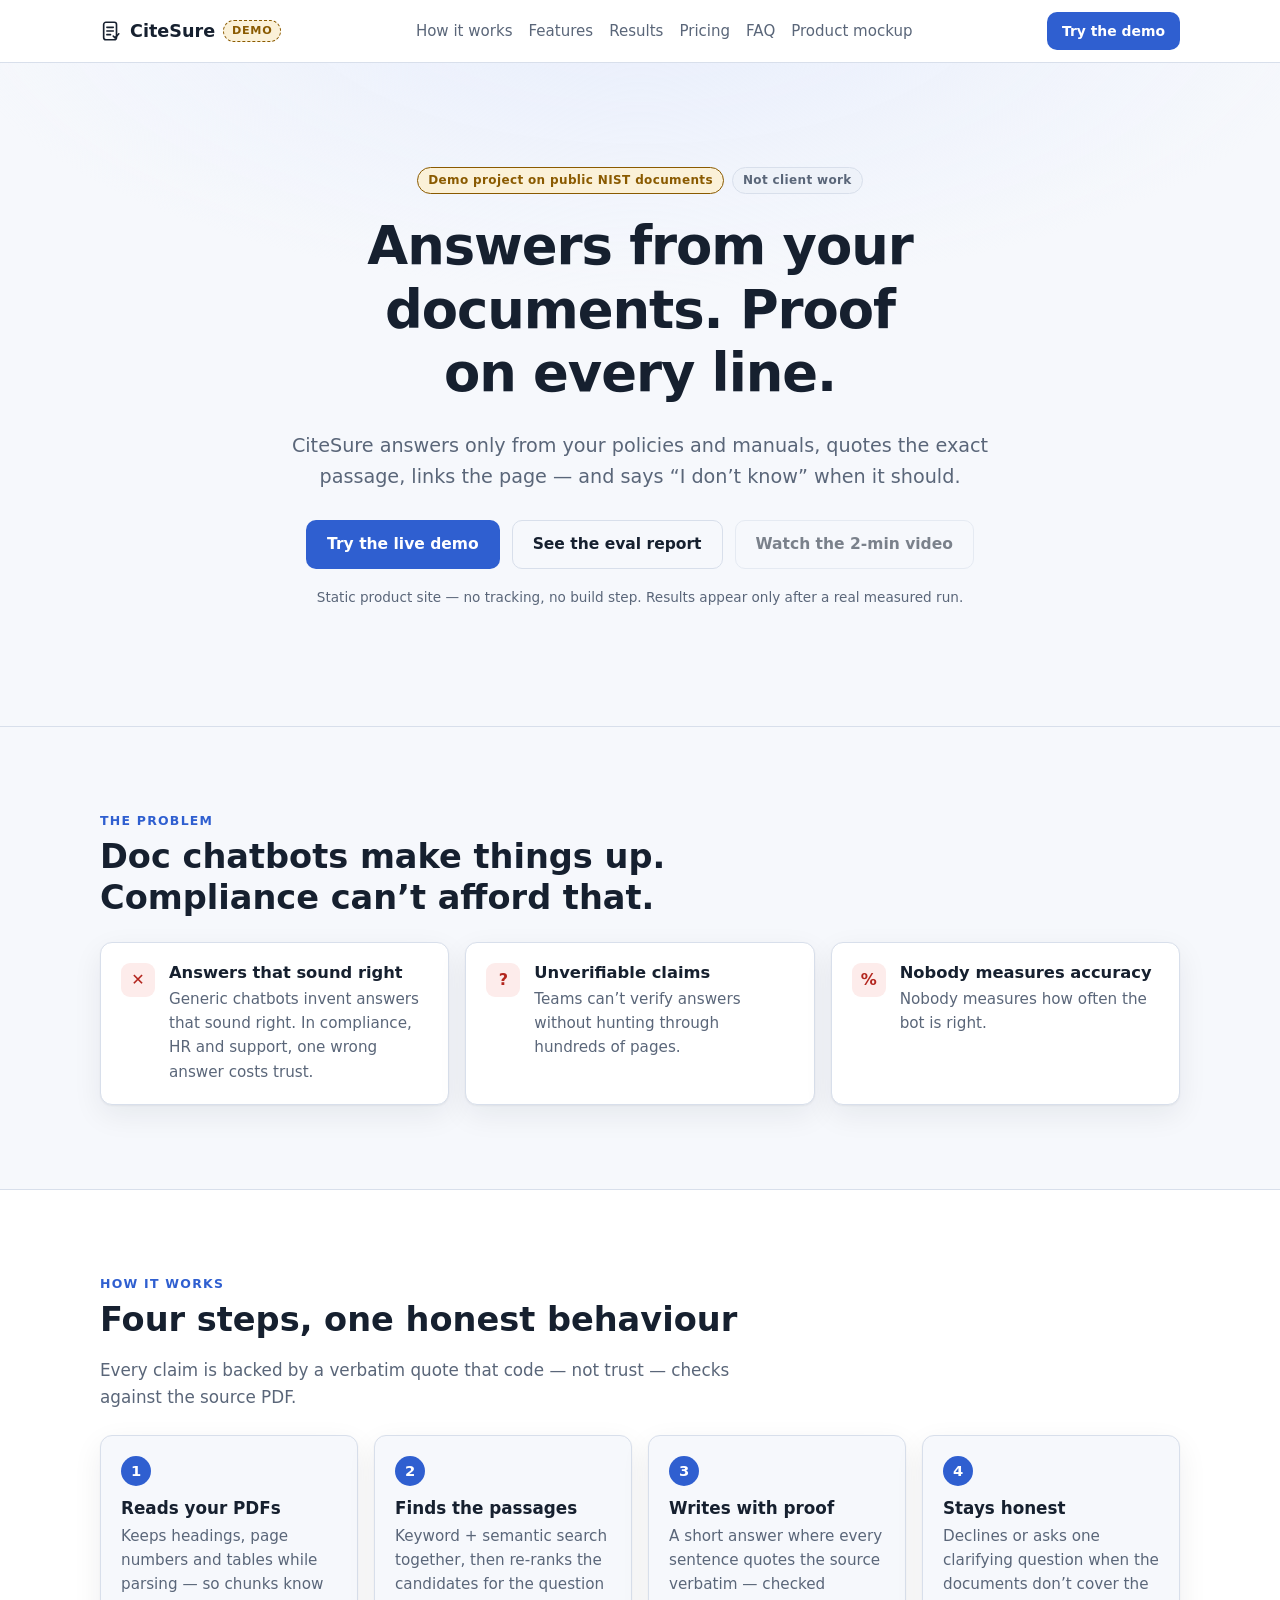
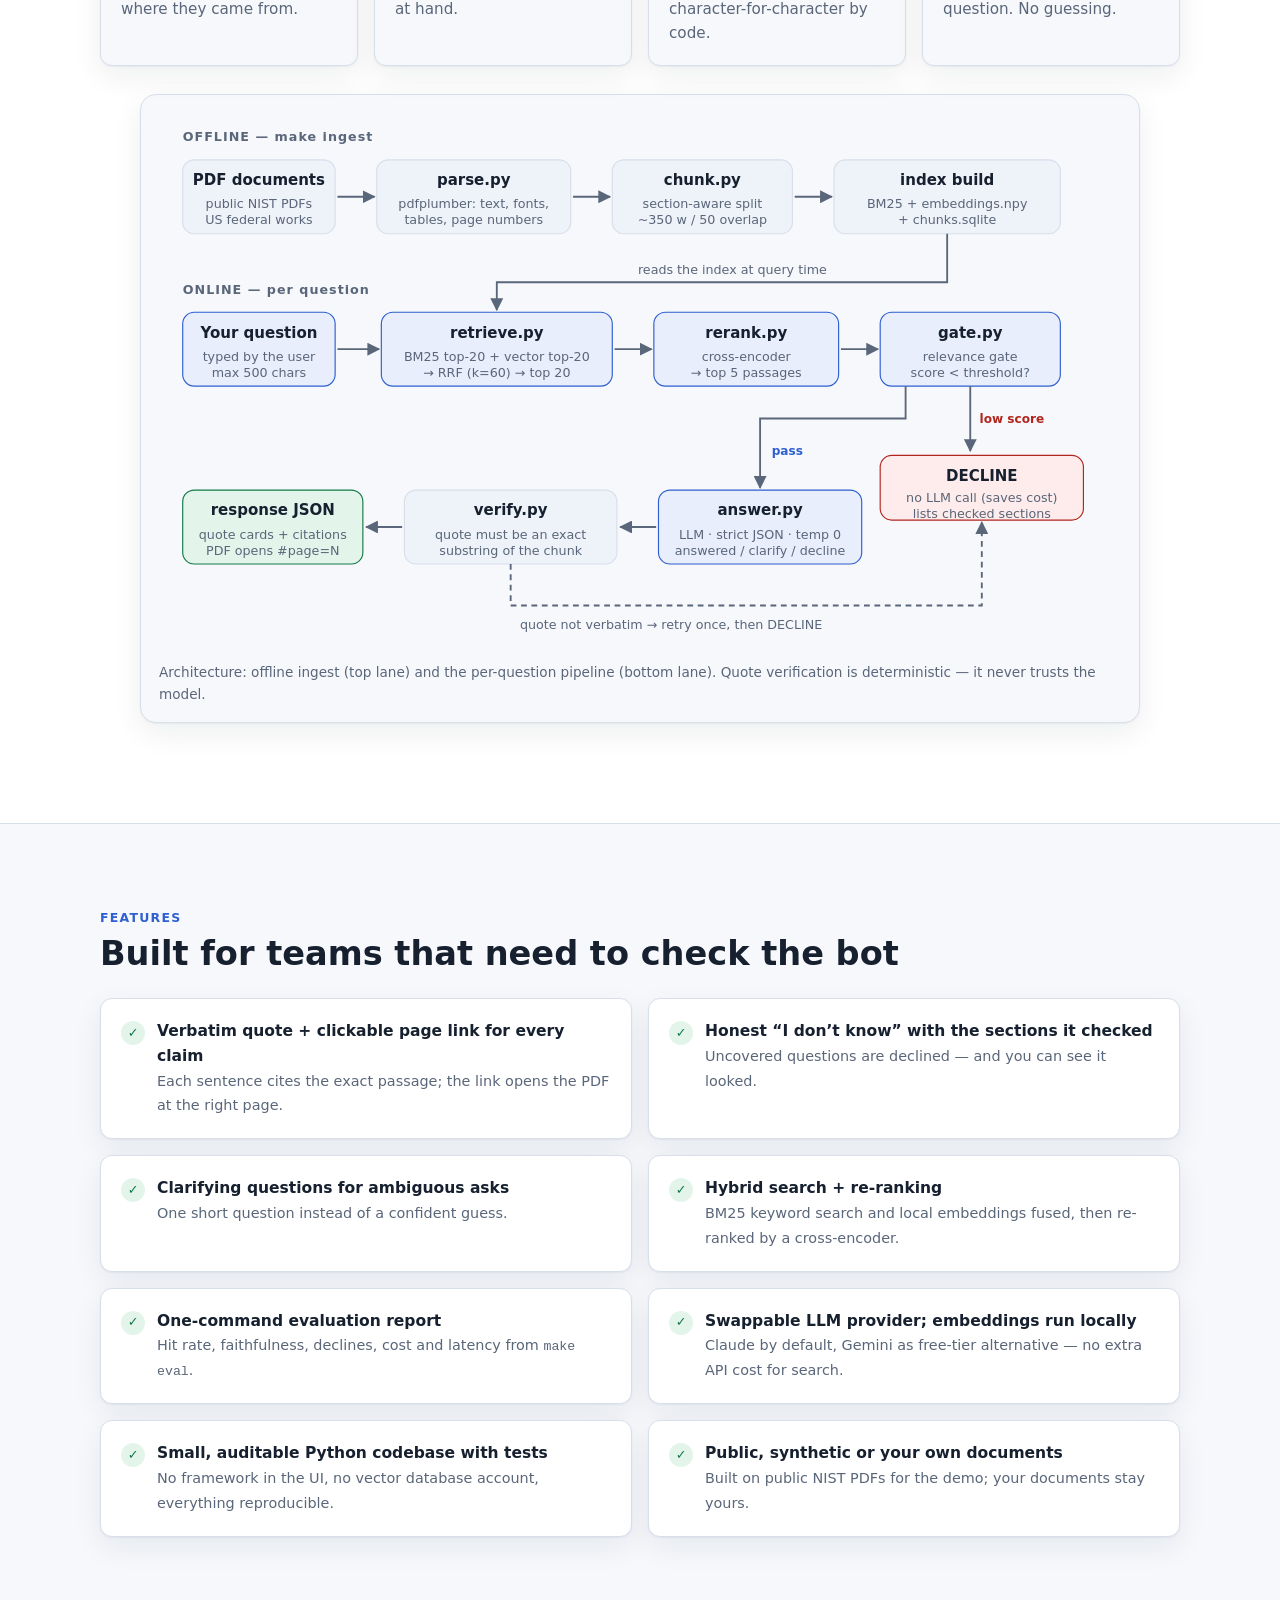
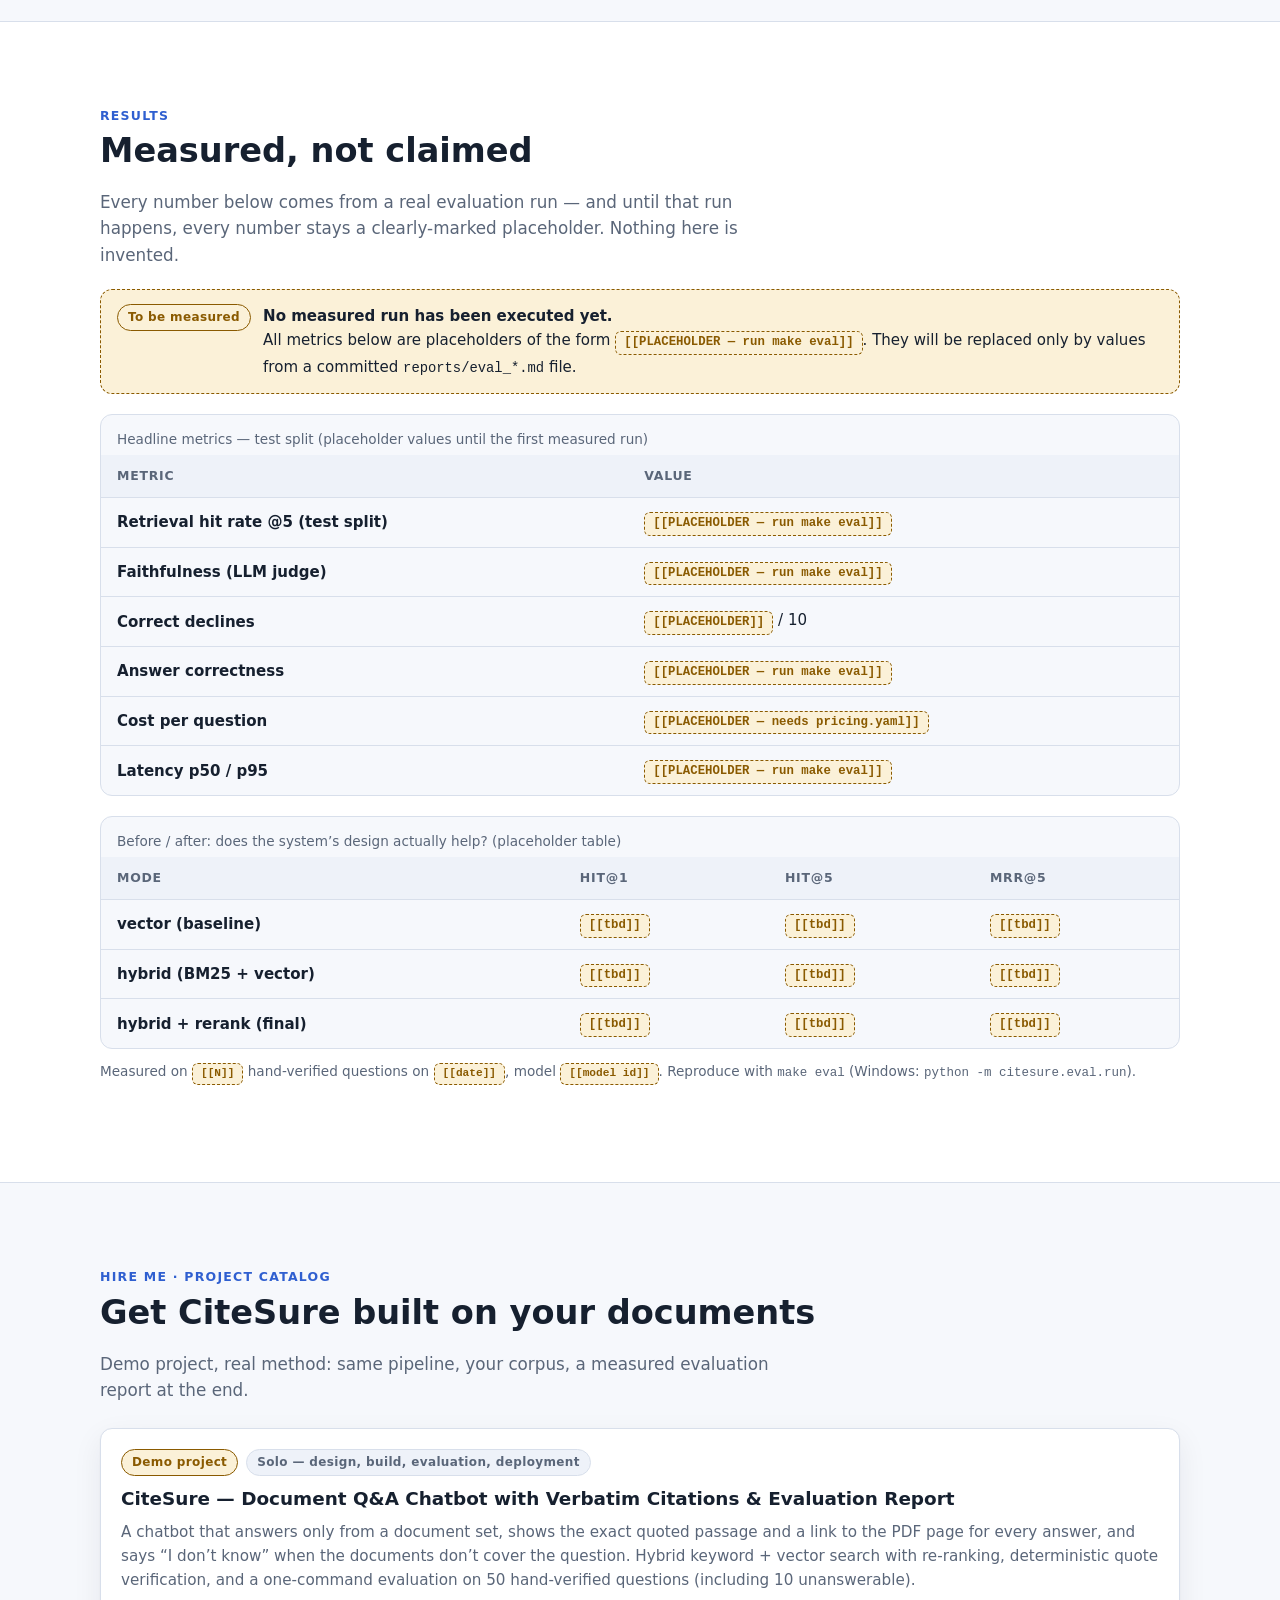
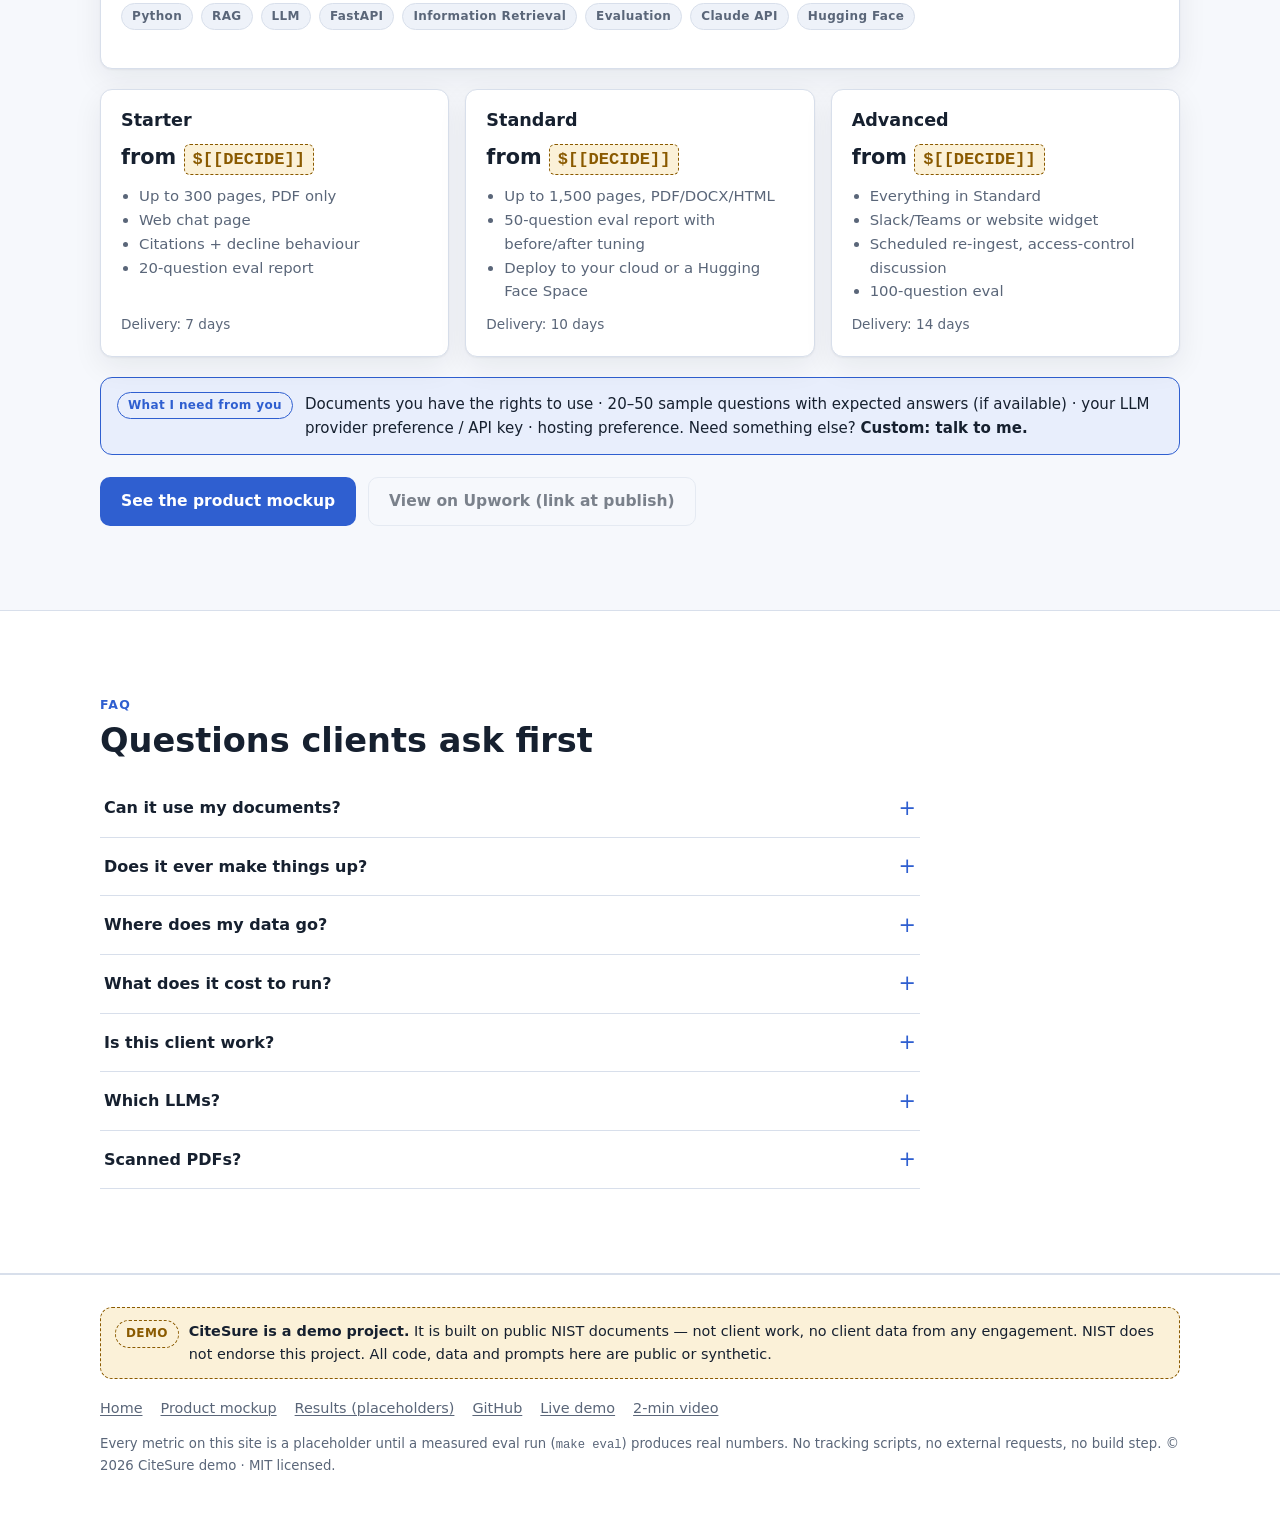
==== site/index.html @ 062683cc "M0 scaffold: layout, pyproject, Makefile, config, env bootstrap, smoke tests CiteSure demo project s" ====
<!doctype html>
<html lang="en">
<head>
  <meta charset="utf-8">
  <meta name="viewport" content="width=device-width, initial-scale=1">
  <meta name="color-scheme" content="light dark">
  <meta name="theme-color" content="#f6f8fc" media="(prefers-color-scheme: light)">
  <meta name="theme-color" content="#0e131c" media="(prefers-color-scheme: dark)">
  <meta name="description" content="CiteSure — document Q&amp;A that answers only from your documents, quotes the exact passage, links the page, and says 'I don't know' when it should. A demo project on public NIST documents.">
  <title>CiteSure — Answers from your documents, with proof on every line (demo)</title>
  <link rel="icon" href="data:image/svg+xml,%3Csvg xmlns='http://www.w3.org/2000/svg' viewBox='0 0 24 24'%3E%3Crect width='24' height='24' rx='6' fill='%232f5fd0'/%3E%3Cpath d='M6 12.5l4 4 8-9' stroke='%23fff' stroke-width='2.5' fill='none' stroke-linecap='round' stroke-linejoin='round'/%3E%3C/svg%3E">
  <link rel="stylesheet" href="styles.css">
</head>
<body>
  <a class="skip-link" href="#main">Skip to content</a>

  <header class="site-header">
    <div class="container nav">
      <a class="brand" href="index.html">
        <svg width="22" height="22" viewBox="0 0 24 24" aria-hidden="true" fill="none">
          <rect x="4" y="2.5" width="14" height="19" rx="2.5" stroke="currentColor" stroke-width="1.8"/>
          <path d="M7.5 8h7M7.5 12h7M7.5 16h4" stroke="currentColor" stroke-width="1.8" stroke-linecap="round"/>
          <path d="M14.5 17.5l2 2 4-4.5" stroke="currentColor" stroke-width="1.8" stroke-linecap="round" stroke-linejoin="round"/>
        </svg>
        CiteSure
        <span class="brand-demo">demo</span>
      </a>
      <nav class="nav-links" aria-label="Primary">
        <a href="#how">How it works</a>
        <a href="#features">Features</a>
        <a href="#results">Results</a>
        <a href="#catalog">Pricing</a>
        <a href="#faq">FAQ</a>
        <a href="demo.html">Product mockup</a>
      </nav>
      <a class="btn btn-primary btn-sm" href="demo.html">Try the demo</a>
    </div>
  </header>

  <main id="main">

    <!-- ================= HERO ================= -->
    <section class="hero">
      <div class="container">
        <div class="badge-row">
          <span class="chip chip-warn">Demo project on public NIST documents</span>
          <span class="chip">Not client work</span>
        </div>
        <h1>Answers from your documents. Proof on every line.</h1>
        <p class="sub">
          CiteSure answers only from your policies and manuals, quotes the exact passage,
          links the page — and says &ldquo;I don&rsquo;t know&rdquo; when it should.
        </p>
        <div class="hero-ctas">
          <a class="btn btn-primary" href="demo.html">Try the live demo</a>
          <a class="btn btn-ghost" href="#results">See the eval report</a>
          <a class="btn btn-ghost" href="#" aria-disabled="true" title="Added when the 2-minute video is published">Watch the 2-min video</a>
        </div>
        <p class="hero-note">
          Static product site — no tracking, no build step. Results appear only after a real measured run.
        </p>
      </div>
    </section>

    <!-- ================= PROBLEM ================= -->
    <section class="section" id="problem">
      <div class="container">
        <span class="kicker">The problem</span>
        <h2>Doc chatbots make things up. Compliance can&rsquo;t afford that.</h2>
        <div class="grid grid-3" style="margin-top: 24px;">
          <div class="card problem-item">
            <span class="icon" aria-hidden="true">&#10005;</span>
            <div>
              <h3>Answers that sound right</h3>
              <p>Generic chatbots invent answers that sound right. In compliance, HR and support, one wrong answer costs trust.</p>
            </div>
          </div>
          <div class="card problem-item">
            <span class="icon" aria-hidden="true">?</span>
            <div>
              <h3>Unverifiable claims</h3>
              <p>Teams can&rsquo;t verify answers without hunting through hundreds of pages.</p>
            </div>
          </div>
          <div class="card problem-item">
            <span class="icon" aria-hidden="true">%</span>
            <div>
              <h3>Nobody measures accuracy</h3>
              <p>Nobody measures how often the bot is right.</p>
            </div>
          </div>
        </div>
      </div>
    </section>

    <!-- ================= HOW IT WORKS ================= -->
    <section class="section section-alt" id="how">
      <div class="container">
        <span class="kicker">How it works</span>
        <h2>Four steps, one honest behaviour</h2>
        <p class="section-lead">Every claim is backed by a verbatim quote that code — not trust — checks against the source PDF.</p>

        <div class="grid grid-4" style="margin-top: 24px;">
          <div class="card step">
            <span class="step-num">1</span>
            <h3>Reads your PDFs</h3>
            <p>Keeps headings, page numbers and tables while parsing — so chunks know where they came from.</p>
          </div>
          <div class="card step">
            <span class="step-num">2</span>
            <h3>Finds the passages</h3>
            <p>Keyword + semantic search together, then re-ranks the candidates for the question at hand.</p>
          </div>
          <div class="card step">
            <span class="step-num">3</span>
            <h3>Writes with proof</h3>
            <p>A short answer where every sentence quotes the source verbatim — checked character-for-character by code.</p>
          </div>
          <div class="card step">
            <span class="step-num">4</span>
            <h3>Stays honest</h3>
            <p>Declines or asks one clarifying question when the documents don&rsquo;t cover the question. No guessing.</p>
          </div>
        </div>

        <!-- Architecture diagram: inline SVG, no external requests -->
        <figure class="diagram" aria-labelledby="diagram-caption">
          <div class="diagram-scroll">
            <svg viewBox="0 0 840 470" role="img" aria-labelledby="diagram-title diagram-desc" xmlns="http://www.w3.org/2000/svg">
              <title id="diagram-title">CiteSure architecture: offline ingest and online question answering</title>
              <desc id="diagram-desc">
                Offline lane: PDF documents go through parse.py with pdfplumber, then section-aware chunking,
                then an index build producing BM25, embeddings and a SQLite chunk store.
                Online lane: a typed question goes through retrieve.py combining BM25 and vector search with
                reciprocal rank fusion, then rerank.py with a cross-encoder to the top five passages,
                then gate.py which declines without calling the language model when the relevance score is below
                threshold, then answer.py where the language model writes a strict-JSON answer,
                then verify.py which requires every quote to be an exact substring of its cited chunk,
                finally producing a response JSON rendered as quote cards with PDF page links.
                A failed verification retries once and then declines.
              </desc>

              <!-- Arrow marker -->
              <defs>
                <marker id="arr" viewBox="0 0 10 10" refX="9" refY="5" markerWidth="7" markerHeight="7" orient="auto-start-reverse">
                  <path class="d-arrow-head" d="M0 0 L10 5 L0 10 z"/>
                </marker>
              </defs>

              <!-- Lane labels -->
              <text class="d-lane" x="24" y="28">OFFLINE — make ingest</text>
              <text class="d-lane" x="24" y="160">ONLINE — per question</text>

              <!-- Row 1: offline -->
              <rect class="d-box" x="24" y="44" width="132" height="64" rx="10"/>
              <text class="d-title" x="90" y="66" text-anchor="middle">PDF documents</text>
              <text class="d-sub" x="90" y="86" text-anchor="middle">public NIST PDFs</text>
              <text class="d-sub" x="90" y="100" text-anchor="middle">US federal works</text>

              <rect class="d-box" x="192" y="44" width="168" height="64" rx="10"/>
              <text class="d-title" x="276" y="66" text-anchor="middle">parse.py</text>
              <text class="d-sub" x="276" y="86" text-anchor="middle">pdfplumber: text, fonts,</text>
              <text class="d-sub" x="276" y="100" text-anchor="middle">tables, page numbers</text>

              <rect class="d-box" x="396" y="44" width="156" height="64" rx="10"/>
              <text class="d-title" x="474" y="66" text-anchor="middle">chunk.py</text>
              <text class="d-sub" x="474" y="86" text-anchor="middle">section-aware split</text>
              <text class="d-sub" x="474" y="100" text-anchor="middle">~350 w / 50 overlap</text>

              <rect class="d-box" x="588" y="44" width="196" height="64" rx="10"/>
              <text class="d-title" x="686" y="66" text-anchor="middle">index build</text>
              <text class="d-sub" x="686" y="86" text-anchor="middle">BM25 + embeddings.npy</text>
              <text class="d-sub" x="686" y="100" text-anchor="middle">+ chunks.sqlite</text>

              <path class="d-arrow" d="M158 76 H190" marker-end="url(#arr)"/>
              <path class="d-arrow" d="M362 76 H394" marker-end="url(#arr)"/>
              <path class="d-arrow" d="M554 76 H586" marker-end="url(#arr)"/>

              <!-- index feeds the online retrieve step -->
              <path class="d-arrow" d="M686 108 V150 H296 V174" marker-end="url(#arr)"/>
              <text class="d-sub" x="500" y="143" text-anchor="middle">reads the index at query time</text>

              <!-- Row 2: online -->
              <rect class="d-box d-box-online" x="24" y="176" width="132" height="64" rx="10"/>
              <text class="d-title" x="90" y="198" text-anchor="middle">Your question</text>
              <text class="d-sub" x="90" y="218" text-anchor="middle">typed by the user</text>
              <text class="d-sub" x="90" y="232" text-anchor="middle">max 500 chars</text>

              <rect class="d-box d-box-online" x="196" y="176" width="200" height="64" rx="10"/>
              <text class="d-title" x="296" y="198" text-anchor="middle">retrieve.py</text>
              <text class="d-sub" x="296" y="218" text-anchor="middle">BM25 top-20 + vector top-20</text>
              <text class="d-sub" x="296" y="232" text-anchor="middle">→ RRF (k=60) → top 20</text>

              <rect class="d-box d-box-online" x="432" y="176" width="160" height="64" rx="10"/>
              <text class="d-title" x="512" y="198" text-anchor="middle">rerank.py</text>
              <text class="d-sub" x="512" y="218" text-anchor="middle">cross-encoder</text>
              <text class="d-sub" x="512" y="232" text-anchor="middle">→ top 5 passages</text>

              <rect class="d-box d-box-online" x="628" y="176" width="156" height="64" rx="10"/>
              <text class="d-title" x="706" y="198" text-anchor="middle">gate.py</text>
              <text class="d-sub" x="706" y="218" text-anchor="middle">relevance gate</text>
              <text class="d-sub" x="706" y="232" text-anchor="middle">score &lt; threshold?</text>

              <path class="d-arrow" d="M158 208 H194" marker-end="url(#arr)"/>
              <path class="d-arrow" d="M398 208 H430" marker-end="url(#arr)"/>
              <path class="d-arrow" d="M594 208 H626" marker-end="url(#arr)"/>

              <!-- Gate branches -->
              <path class="d-arrow" d="M706 240 V296" marker-end="url(#arr)"/>
              <text class="d-label-warn" x="714" y="272">low score</text>

              <rect class="d-box d-box-danger" x="628" y="300" width="176" height="56" rx="10"/>
              <text class="d-title" x="716" y="322" text-anchor="middle">DECLINE</text>
              <text class="d-sub" x="716" y="340" text-anchor="middle">no LLM call (saves cost)</text>
              <text class="d-sub" x="716" y="354" text-anchor="middle">lists checked sections</text>

              <path class="d-arrow" d="M650 240 V268 H524 V328" marker-end="url(#arr)"/>
              <text class="d-label" x="534" y="300">pass</text>

              <!-- Row 3: answer → verify → respond -->
              <rect class="d-box d-box-online" x="436" y="330" width="176" height="64" rx="10"/>
              <text class="d-title" x="524" y="352" text-anchor="middle">answer.py</text>
              <text class="d-sub" x="524" y="372" text-anchor="middle">LLM · strict JSON · temp 0</text>
              <text class="d-sub" x="524" y="386" text-anchor="middle">answered / clarify / decline</text>

              <rect class="d-box" x="216" y="330" width="184" height="64" rx="10"/>
              <text class="d-title" x="308" y="352" text-anchor="middle">verify.py</text>
              <text class="d-sub" x="308" y="372" text-anchor="middle">quote must be an exact</text>
              <text class="d-sub" x="308" y="386" text-anchor="middle">substring of the chunk</text>

              <rect class="d-box d-box-ok" x="24" y="330" width="156" height="64" rx="10"/>
              <text class="d-title" x="102" y="352" text-anchor="middle">response JSON</text>
              <text class="d-sub" x="102" y="372" text-anchor="middle">quote cards + citations</text>
              <text class="d-sub" x="102" y="386" text-anchor="middle">PDF opens #page=N</text>

              <path class="d-arrow" d="M434 362 H403" marker-end="url(#arr)"/>
              <path class="d-arrow" d="M214 362 H183" marker-end="url(#arr)"/>

              <!-- verify failure path -->
              <path class="d-arrow d-arrow-dashed" d="M308 394 V430 H716 V358" marker-end="url(#arr)"/>
              <text class="d-sub" x="316" y="450">quote not verbatim → retry once, then DECLINE</text>
            </svg>
          </div>
          <figcaption class="diagram-caption" id="diagram-caption">
            Architecture: offline ingest (top lane) and the per-question pipeline (bottom lane). Quote verification is
            deterministic — it never trusts the model.
          </figcaption>
          <p class="diagram-hint">Scroll the diagram horizontally on small screens.</p>
        </figure>
      </div>
    </section>

    <!-- ================= FEATURES ================= -->
    <section class="section" id="features">
      <div class="container">
        <span class="kicker">Features</span>
        <h2>Built for teams that need to check the bot</h2>
        <div class="grid grid-2" style="margin-top: 24px;">
          <div class="card feature"><span class="tick" aria-hidden="true">&#10003;</span>
            <p><strong>Verbatim quote + clickable page link for every claim</strong>
            <span>Each sentence cites the exact passage; the link opens the PDF at the right page.</span></p>
          </div>
          <div class="card feature"><span class="tick" aria-hidden="true">&#10003;</span>
            <p><strong>Honest &ldquo;I don&rsquo;t know&rdquo; with the sections it checked</strong>
            <span>Uncovered questions are declined — and you can see it looked.</span></p>
          </div>
          <div class="card feature"><span class="tick" aria-hidden="true">&#10003;</span>
            <p><strong>Clarifying questions for ambiguous asks</strong>
            <span>One short question instead of a confident guess.</span></p>
          </div>
          <div class="card feature"><span class="tick" aria-hidden="true">&#10003;</span>
            <p><strong>Hybrid search + re-ranking</strong>
            <span>BM25 keyword search and local embeddings fused, then re-ranked by a cross-encoder.</span></p>
          </div>
          <div class="card feature"><span class="tick" aria-hidden="true">&#10003;</span>
            <p><strong>One-command evaluation report</strong>
            <span>Hit rate, faithfulness, declines, cost and latency from <code>make eval</code>.</span></p>
          </div>
          <div class="card feature"><span class="tick" aria-hidden="true">&#10003;</span>
            <p><strong>Swappable LLM provider; embeddings run locally</strong>
            <span>Claude by default, Gemini as free-tier alternative — no extra API cost for search.</span></p>
          </div>
          <div class="card feature"><span class="tick" aria-hidden="true">&#10003;</span>
            <p><strong>Small, auditable Python codebase with tests</strong>
            <span>No framework in the UI, no vector database account, everything reproducible.</span></p>
          </div>
          <div class="card feature"><span class="tick" aria-hidden="true">&#10003;</span>
            <p><strong>Public, synthetic or your own documents</strong>
            <span>Built on public NIST PDFs for the demo; your documents stay yours.</span></p>
          </div>
        </div>
      </div>
    </section>

    <!-- ================= RESULTS ================= -->
    <section class="section section-alt" id="results">
      <div class="container">
        <span class="kicker">Results</span>
        <h2>Measured, not claimed</h2>
        <p class="section-lead">
          Every number below comes from a real evaluation run — and until that run happens, every number stays a
          clearly-marked placeholder. Nothing here is invented.
        </p>

        <div class="notice notice-warn" style="margin-top: 20px; margin-bottom: 20px;">
          <span class="chip chip-warn">To be measured</span>
          <p><strong>No measured run has been executed yet.</strong>
          All metrics below are placeholders of the form <span class="ph">[[PLACEHOLDER — run make eval]]</span>.
          They will be replaced only by values from a committed <code>reports/eval_*.md</code> file.</p>
        </div>

        <div class="table-wrap">
          <table>
            <caption>Headline metrics — test split (placeholder values until the first measured run)</caption>
            <thead>
              <tr><th scope="col">Metric</th><th scope="col">Value</th></tr>
            </thead>
            <tbody>
              <tr><td class="metric-name">Retrieval hit rate @5 (test split)</td><td><span class="ph">[[PLACEHOLDER — run make eval]]</span></td></tr>
              <tr><td class="metric-name">Faithfulness (LLM judge)</td><td><span class="ph">[[PLACEHOLDER — run make eval]]</span></td></tr>
              <tr><td class="metric-name">Correct declines</td><td><span class="ph">[[PLACEHOLDER]]</span> / 10</td></tr>
              <tr><td class="metric-name">Answer correctness</td><td><span class="ph">[[PLACEHOLDER — run make eval]]</span></td></tr>
              <tr><td class="metric-name">Cost per question</td><td><span class="ph">[[PLACEHOLDER — needs pricing.yaml]]</span></td></tr>
              <tr><td class="metric-name">Latency p50 / p95</td><td><span class="ph">[[PLACEHOLDER — run make eval]]</span></td></tr>
            </tbody>
          </table>
        </div>

        <div class="table-wrap" style="margin-top: 20px;">
          <table>
            <caption>Before / after: does the system&rsquo;s design actually help? (placeholder table)</caption>
            <thead>
              <tr>
                <th scope="col">Mode</th>
                <th scope="col">Hit@1</th>
                <th scope="col">Hit@5</th>
                <th scope="col">MRR@5</th>
              </tr>
            </thead>
            <tbody>
              <tr><td class="metric-name">vector (baseline)</td><td><span class="ph">[[tbd]]</span></td><td><span class="ph">[[tbd]]</span></td><td><span class="ph">[[tbd]]</span></td></tr>
              <tr><td class="metric-name">hybrid (BM25 + vector)</td><td><span class="ph">[[tbd]]</span></td><td><span class="ph">[[tbd]]</span></td><td><span class="ph">[[tbd]]</span></td></tr>
              <tr><td class="metric-name">hybrid + rerank (final)</td><td><span class="ph">[[tbd]]</span></td><td><span class="ph">[[tbd]]</span></td><td><span class="ph">[[tbd]]</span></td></tr>
            </tbody>
          </table>
        </div>

        <p class="footnote">
          Measured on <span class="ph">[[N]]</span> hand-verified questions on <span class="ph">[[date]]</span>,
          model <span class="ph">[[model id]]</span>. Reproduce with <code>make eval</code>
          (Windows: <code>python -m citesure.eval.run</code>).
        </p>
      </div>
    </section>

    <!-- ================= CATALOG / UPWORK CTA ================= -->
    <section class="section" id="catalog">
      <div class="container">
        <span class="kicker">Hire me · Project Catalog</span>
        <h2>Get CiteSure built on your documents</h2>
        <p class="section-lead">
          Demo project, real method: same pipeline, your corpus, a measured evaluation report at the end.
        </p>

        <div class="card" style="margin-top: 24px;">
          <div class="status-row">
            <span class="chip chip-warn">Demo project</span>
            <span class="chip">Solo — design, build, evaluation, deployment</span>
          </div>
          <h3 style="font-size: 1.15rem;">CiteSure — Document Q&amp;A Chatbot with Verbatim Citations &amp; Evaluation Report</h3>
          <p style="color: var(--muted); font-size: 0.95rem; margin-bottom: 10px;">
            A chatbot that answers only from a document set, shows the exact quoted passage and a link to the PDF page
            for every answer, and says &ldquo;I don&rsquo;t know&rdquo; when the documents don&rsquo;t cover the question.
            Hybrid keyword + vector search with re-ranking, deterministic quote verification, and a one-command
            evaluation on 50 hand-verified questions (including 10 unanswerable).
          </p>
          <div class="chips-row">
            <span class="chip">Python</span><span class="chip">RAG</span><span class="chip">LLM</span>
            <span class="chip">FastAPI</span><span class="chip">Information Retrieval</span>
            <span class="chip">Evaluation</span><span class="chip">Claude API</span><span class="chip">Hugging Face</span>
          </div>
        </div>

        <div class="grid grid-3" style="margin-top: 20px;">
          <div class="card tier">
            <h3>Starter</h3>
            <div class="tier-price">from <span class="ph">$[[DECIDE]]</span></div>
            <ul>
              <li>Up to 300 pages, PDF only</li>
              <li>Web chat page</li>
              <li>Citations + decline behaviour</li>
              <li>20-question eval report</li>
            </ul>
            <div class="tier-delivery">Delivery: 7 days</div>
          </div>
          <div class="card tier">
            <h3>Standard</h3>
            <div class="tier-price">from <span class="ph">$[[DECIDE]]</span></div>
            <ul>
              <li>Up to 1,500 pages, PDF/DOCX/HTML</li>
              <li>50-question eval report with before/after tuning</li>
              <li>Deploy to your cloud or a Hugging Face Space</li>
            </ul>
            <div class="tier-delivery">Delivery: 10 days</div>
          </div>
          <div class="card tier">
            <h3>Advanced</h3>
            <div class="tier-price">from <span class="ph">$[[DECIDE]]</span></div>
            <ul>
              <li>Everything in Standard</li>
              <li>Slack/Teams or website widget</li>
              <li>Scheduled re-ingest, access-control discussion</li>
              <li>100-question eval</li>
            </ul>
            <div class="tier-delivery">Delivery: 14 days</div>
          </div>
        </div>

        <div class="notice notice-info" style="margin-top: 20px;">
          <span class="chip chip-info">What I need from you</span>
          <p>Documents you have the rights to use · 20–50 sample questions with expected answers (if available) ·
          your LLM provider preference / API key · hosting preference. Need something else?
          <strong style="display:inline;">Custom: talk to me.</strong></p>
        </div>

        <div class="hero-ctas" style="justify-content: flex-start; margin-top: 22px;">
          <a class="btn btn-primary" href="demo.html">See the product mockup</a>
          <a class="btn btn-ghost" href="#" aria-disabled="true" title="Upwork link added when the portfolio entry is published">View on Upwork (link at publish)</a>
        </div>
      </div>
    </section>

    <!-- ================= FAQ ================= -->
    <section class="section section-alt" id="faq">
      <div class="container">
        <span class="kicker">FAQ</span>
        <h2>Questions clients ask first</h2>
        <div class="faq" style="margin-top: 18px;">
          <details>
            <summary>Can it use my documents?</summary>
            <p>Yes — PDFs today; DOCX/HTML in the Standard tier. You must have the rights to the documents.</p>
          </details>
          <details>
            <summary>Does it ever make things up?</summary>
            <p>Every quote is checked character-for-character against the source; uncovered questions are declined.
            The eval report shows how often it is right — no system is perfect, and the report shows where it fails.</p>
          </details>
          <details>
            <summary>Where does my data go?</summary>
            <p>Embeddings run locally; only the top passages for each question are sent to the LLM provider you choose.
            Self-hosting available.</p>
          </details>
          <details>
            <summary>What does it cost to run?</summary>
            <p>See the measured cost per question in the eval report; ingest is free (local models). Cost figures on
            this site stay placeholders until a measured run produces them.</p>
          </details>
          <details>
            <summary>Is this client work?</summary>
            <p>No — it&rsquo;s a demo built on public NIST documents to show the approach.</p>
          </details>
          <details>
            <summary>Which LLMs?</summary>
            <p>Claude by default; Gemini supported; others via the provider interface.</p>
          </details>
          <details>
            <summary>Scanned PDFs?</summary>
            <p>Not in this demo (no OCR); can be added per project.</p>
          </details>
        </div>
      </div>
    </section>

  </main>

  <footer class="site-footer">
    <div class="container">
      <div class="footer-demo">
        <span class="chip chip-mock">Demo</span>
        <p><strong>CiteSure is a demo project.</strong> It is built on public NIST documents — not client work, no
        client data from any engagement. NIST does not endorse this project. All code, data and prompts here are
        public or synthetic.</p>
      </div>
      <div class="footer-links">
        <a href="index.html">Home</a>
        <a href="demo.html">Product mockup</a>
        <a href="#results">Results (placeholders)</a>
        <a href="#" title="Repository link added when the public repo is published">GitHub</a>
        <a href="#" title="Live demo link added at publish">Live demo</a>
        <a href="#" title="Video link added when published">2-min video</a>
      </div>
      <p class="footer-meta">
        Every metric on this site is a placeholder until a measured eval run (<code>make eval</code>) produces real
        numbers. No tracking scripts, no external requests, no build step.
        &copy; 2026 CiteSure demo · MIT licensed.
      </p>
    </div>
  </footer>
</body>
</html>
---- site/styles.css ----
/* ==========================================================================
   CiteSure — shared stylesheet (site/index.html + site/demo.html)
   Static site: no build step, no external requests, no tracking.
   Light/dark mode via prefers-color-scheme only. Responsive down to 375px.
   ========================================================================== */

/* ---------- Design tokens ---------- */
:root {
  color-scheme: light dark;

  --bg: #f6f8fc;
  --surface: #ffffff;
  --surface-2: #eef2f9;
  --text: #16202f;
  --muted: #5a6679;
  --border: #d8dfeb;

  --accent: #2f5fd0;
  --accent-contrast: #ffffff;
  --accent-soft: #e8eefc;

  --ok: #157a48;
  --ok-soft: #e3f5eb;
  --warn: #8a5a00;
  --warn-soft: #fbf1d8;
  --danger: #b3261e;
  --danger-soft: #fdeceb;

  --shadow: 0 1px 2px rgba(16, 24, 40, 0.05), 0 10px 30px rgba(16, 24, 40, 0.07);
  --radius: 12px;
  --radius-lg: 16px;
  --mono: ui-monospace, "SF Mono", SFMono-Regular, Menlo, Consolas, "Liberation Mono", monospace;
  --sans: system-ui, -apple-system, "Segoe UI", Roboto, "Helvetica Neue", Arial, sans-serif;
}

@media (prefers-color-scheme: dark) {
  :root {
    --bg: #0e131c;
    --surface: #161d2a;
    --surface-2: #1f2837;
    --text: #e9edf5;
    --muted: #9ba7ba;
    --border: #2c3648;

    --accent: #7fa6f8;
    --accent-contrast: #0e131c;
    --accent-soft: #1c2946;

    --ok: #4ade80;
    --ok-soft: #123421;
    --warn: #fbbf24;
    --warn-soft: #352a0e;
    --danger: #f87171;
    --danger-soft: #3a1917;

    --shadow: 0 1px 2px rgba(0, 0, 0, 0.5), 0 10px 30px rgba(0, 0, 0, 0.4);
  }
}

/* ---------- Base ---------- */
*,
*::before,
*::after {
  box-sizing: border-box;
}

html {
  scroll-behavior: smooth;
}

body {
  margin: 0;
  font-family: var(--sans);
  font-size: 16px;
  line-height: 1.6;
  color: var(--text);
  background: var(--bg);
  -webkit-text-size-adjust: 100%;
}

img,
svg {
  max-width: 100%;
}

a {
  color: var(--accent);
  text-decoration-thickness: 1px;
  text-underline-offset: 2px;
}

a:hover {
  text-decoration-thickness: 2px;
}

h1,
h2,
h3 {
  line-height: 1.2;
  margin: 0 0 0.5em;
  text-wrap: balance;
}

p {
  margin: 0 0 1em;
}

code,
pre {
  font-family: var(--mono);
  font-size: 0.92em;
}

:focus-visible {
  outline: 2px solid var(--accent);
  outline-offset: 2px;
  border-radius: 4px;
}

.skip-link {
  position: absolute;
  left: -9999px;
  top: 0;
  background: var(--surface);
  color: var(--text);
  padding: 10px 16px;
  z-index: 100;
  border-radius: 0 0 8px 0;
}

.skip-link:focus {
  left: 8px;
  top: 8px;
}

.container {
  width: min(1080px, 100% - 32px);
  margin-inline: auto;
}

/* ---------- Header / nav ---------- */
.site-header {
  position: sticky;
  top: 0;
  z-index: 50;
  background: var(--surface);
  border-bottom: 1px solid var(--border);
}

.nav {
  display: flex;
  align-items: center;
  justify-content: space-between;
  flex-wrap: wrap;
  gap: 10px 16px;
  padding: 12px 0;
}

.brand {
  display: inline-flex;
  align-items: center;
  gap: 8px;
  font-weight: 700;
  font-size: 1.1rem;
  color: var(--text);
  text-decoration: none;
}

.brand svg {
  flex: none;
}

.brand .brand-demo {
  font-size: 0.7rem;
  font-weight: 700;
  letter-spacing: 0.06em;
  text-transform: uppercase;
  color: var(--warn);
  background: var(--warn-soft);
  border: 1px dashed var(--warn);
  border-radius: 999px;
  padding: 1px 8px;
}

.nav-links {
  display: flex;
  align-items: center;
  flex-wrap: wrap;
  gap: 6px 16px;
  font-size: 0.94rem;
}

.nav-links a {
  color: var(--muted);
  text-decoration: none;
  padding: 4px 0;
}

.nav-links a:hover,
.nav-links a[aria-current="page"] {
  color: var(--accent);
  text-decoration: underline;
}

/* ---------- Buttons ---------- */
.btn {
  display: inline-flex;
  align-items: center;
  justify-content: center;
  gap: 8px;
  padding: 11px 20px;
  min-height: 44px;
  border-radius: 10px;
  border: 1px solid transparent;
  font: inherit;
  font-weight: 600;
  font-size: 0.97rem;
  text-decoration: none;
  cursor: pointer;
  transition: background-color 0.15s ease, border-color 0.15s ease;
}

.btn-primary {
  background: var(--accent);
  color: var(--accent-contrast);
}

.btn-primary:hover {
  filter: brightness(1.08);
  text-decoration: none;
}

.btn-ghost {
  background: transparent;
  color: var(--text);
  border-color: var(--border);
}

.btn-ghost:hover {
  background: var(--surface-2);
  text-decoration: none;
}

.btn-sm {
  padding: 7px 14px;
  min-height: 36px;
  font-size: 0.87rem;
}

.btn:disabled,
.btn[aria-disabled="true"] {
  opacity: 0.55;
  cursor: not-allowed;
  pointer-events: none;
}

/* ---------- Chips, badges, placeholders ---------- */
.chip {
  display: inline-flex;
  align-items: center;
  gap: 6px;
  font-size: 0.75rem;
  font-weight: 700;
  letter-spacing: 0.03em;
  padding: 3px 10px;
  border-radius: 999px;
  border: 1px solid var(--border);
  background: var(--surface-2);
  color: var(--muted);
  white-space: nowrap;
  vertical-align: middle;
}

.chip-ok {
  background: var(--ok-soft);
  border-color: var(--ok);
  color: var(--ok);
}

.chip-warn {
  background: var(--warn-soft);
  border-color: var(--warn);
  color: var(--warn);
}

.chip-danger {
  background: var(--danger-soft);
  border-color: var(--danger);
  color: var(--danger);
}

.chip-info {
  background: var(--accent-soft);
  border-color: var(--accent);
  color: var(--accent);
}

.chip-mock {
  background: var(--warn-soft);
  border: 1px dashed var(--warn);
  color: var(--warn);
  text-transform: uppercase;
}

/* "To be measured" values — never invented numbers. */
.ph {
  display: inline-block;
  font-family: var(--mono);
  font-size: 0.82em;
  font-weight: 600;
  color: var(--warn);
  background: var(--warn-soft);
  border: 1px dashed var(--warn);
  border-radius: 6px;
  padding: 1px 8px;
  white-space: normal;
  overflow-wrap: anywhere;
}

/* ---------- Sections ---------- */
.section {
  padding: clamp(44px, 7vw, 84px) 0;
}

.section-alt {
  background: var(--surface);
  border-block: 1px solid var(--border);
}

.kicker {
  display: block;
  font-size: 0.78rem;
  font-weight: 800;
  letter-spacing: 0.1em;
  text-transform: uppercase;
  color: var(--accent);
  margin-bottom: 6px;
}

.section h2 {
  font-size: clamp(1.5rem, 3.4vw, 2.1rem);
}

.section-lead {
  color: var(--muted);
  max-width: 64ch;
  font-size: 1.05rem;
}

.card {
  background: var(--surface);
  border: 1px solid var(--border);
  border-radius: var(--radius);
  padding: 20px;
  box-shadow: var(--shadow);
}

.section-alt .card {
  background: var(--bg);
}

/* ---------- Grids ---------- */
.grid {
  display: grid;
  gap: 16px;
  grid-template-columns: 1fr;
}

@media (min-width: 640px) {
  .grid-2 {
    grid-template-columns: repeat(2, 1fr);
  }
}

@media (min-width: 900px) {
  .grid-3 {
    grid-template-columns: repeat(3, 1fr);
  }

  .grid-4 {
    grid-template-columns: repeat(4, 1fr);
  }
}

/* ---------- Hero ---------- */
.hero {
  padding: clamp(52px, 9vw, 104px) 0;
  background:
    radial-gradient(1000px 420px at 50% -10%, var(--accent-soft), transparent 70%),
    var(--bg);
  border-bottom: 1px solid var(--border);
  text-align: center;
}

.hero .badge-row {
  display: flex;
  justify-content: center;
  flex-wrap: wrap;
  gap: 8px;
  margin-bottom: 20px;
}

.hero h1 {
  font-size: clamp(2rem, 5.4vw, 3.3rem);
  font-weight: 800;
  letter-spacing: -0.02em;
  max-width: 18ch;
  margin-inline: auto;
}

.hero .sub {
  font-size: clamp(1.02rem, 2vw, 1.2rem);
  color: var(--muted);
  max-width: 62ch;
  margin: 0 auto 28px;
}

.hero-ctas {
  display: flex;
  flex-wrap: wrap;
  gap: 12px;
  justify-content: center;
}

@media (max-width: 480px) {
  .hero-ctas .btn {
    width: 100%;
  }
}

.hero-note {
  margin-top: 18px;
  font-size: 0.85rem;
  color: var(--muted);
}

/* ---------- Problem list ---------- */
.problem-item {
  display: flex;
  gap: 14px;
  align-items: flex-start;
}

.problem-item .icon {
  flex: none;
  width: 34px;
  height: 34px;
  display: grid;
  place-items: center;
  border-radius: 9px;
  background: var(--danger-soft);
  color: var(--danger);
  font-weight: 800;
}

.problem-item h3 {
  font-size: 1.02rem;
  margin-bottom: 4px;
}

.problem-item p {
  margin: 0;
  color: var(--muted);
  font-size: 0.95rem;
}

/* ---------- Steps (how it works) ---------- */
.step {
  position: relative;
}

.step .step-num {
  display: inline-grid;
  place-items: center;
  width: 30px;
  height: 30px;
  border-radius: 50%;
  background: var(--accent);
  color: var(--accent-contrast);
  font-weight: 800;
  font-size: 0.92rem;
  margin-bottom: 12px;
}

.step h3 {
  font-size: 1.05rem;
  margin-bottom: 6px;
}

.step p {
  margin: 0;
  color: var(--muted);
  font-size: 0.95rem;
}

/* ---------- Architecture diagram (inline SVG) ---------- */
.diagram {
  margin-top: 28px;
  background: var(--surface);
  border: 1px solid var(--border);
  border-radius: var(--radius-lg);
  box-shadow: var(--shadow);
  padding: 14px;
  overflow: hidden;
}

.section-alt .diagram {
  background: var(--bg);
}

.diagram-caption {
  font-size: 0.85rem;
  color: var(--muted);
  margin: 10px 4px 2px;
}

.diagram-scroll {
  overflow-x: auto;
  -webkit-overflow-scrolling: touch;
}

.diagram-scroll svg {
  display: block;
  width: 100%;
  min-width: 760px;
  height: auto;
}

.diagram-hint {
  display: none;
  font-size: 0.8rem;
  color: var(--muted);
  margin: 6px 4px 0;
}

@media (max-width: 860px) {
  .diagram-hint {
    display: block;
  }
}

/* SVG diagram styling (inherits page tokens) */
.d-box {
  fill: var(--surface-2);
  stroke: var(--border);
  stroke-width: 1;
}

.d-box-online {
  fill: var(--accent-soft);
  stroke: var(--accent);
}

.d-box-danger {
  fill: var(--danger-soft);
  stroke: var(--danger);
}

.d-box-ok {
  fill: var(--ok-soft);
  stroke: var(--ok);
}

.d-title {
  fill: var(--text);
  font: 700 13px var(--sans);
}

.d-sub {
  fill: var(--muted);
  font: 11px var(--sans);
}

.d-lane {
  fill: var(--muted);
  font: 800 11px var(--sans);
  letter-spacing: 0.08em;
}

.d-label {
  fill: var(--accent);
  font: 700 10.5px var(--sans);
}

.d-label-warn {
  fill: var(--danger);
  font: 700 10.5px var(--sans);
}

.d-arrow {
  fill: none;
  stroke: var(--muted);
  stroke-width: 1.6;
}

.d-arrow-dashed {
  stroke-dasharray: 5 4;
}

.d-arrow-head {
  fill: var(--muted);
}

/* ---------- Features ---------- */
.feature {
  display: flex;
  gap: 12px;
  align-items: flex-start;
}

.feature .tick {
  flex: none;
  width: 24px;
  height: 24px;
  border-radius: 50%;
  display: grid;
  place-items: center;
  background: var(--ok-soft);
  color: var(--ok);
  font-size: 0.8rem;
  font-weight: 900;
  margin-top: 2px;
}

.feature p {
  margin: 0;
  font-size: 0.97rem;
}

.feature strong {
  display: block;
}

.feature span {
  color: var(--muted);
  font-size: 0.9rem;
}

/* ---------- Tables ---------- */
.table-wrap {
  overflow-x: auto;
  -webkit-overflow-scrolling: touch;
  border: 1px solid var(--border);
  border-radius: var(--radius);
  background: var(--surface);
}

.section-alt .table-wrap {
  background: var(--bg);
}

table {
  width: 100%;
  min-width: 560px;
  border-collapse: collapse;
  font-size: 0.94rem;
}

caption {
  text-align: left;
  padding: 14px 16px 4px;
  font-size: 0.85rem;
  color: var(--muted);
}

th,
td {
  text-align: left;
  padding: 11px 16px;
  border-bottom: 1px solid var(--border);
  vertical-align: middle;
}

th {
  font-size: 0.78rem;
  text-transform: uppercase;
  letter-spacing: 0.06em;
  color: var(--muted);
  background: var(--surface-2);
}

.section-alt th {
  background: var(--surface-2);
}

tbody tr:last-child th,
tbody tr:last-child td {
  border-bottom: none;
}

td.metric-name {
  font-weight: 600;
}

/* ---------- Notice boxes ---------- */
.notice {
  display: flex;
  gap: 12px;
  align-items: flex-start;
  border-radius: var(--radius);
  padding: 14px 16px;
  font-size: 0.94rem;
  border: 1px solid var(--border);
  background: var(--surface-2);
}

.notice-warn {
  background: var(--warn-soft);
  border: 1px dashed var(--warn);
}

.notice-info {
  background: var(--accent-soft);
  border-color: var(--accent);
}

.notice p {
  margin: 0;
}

.notice strong {
  display: block;
}

.footnote {
  font-size: 0.85rem;
  color: var(--muted);
  margin-top: 12px;
}

/* ---------- Catalog / pricing tiers ---------- */
.tier {
  display: flex;
  flex-direction: column;
  gap: 10px;
}

.tier h3 {
  font-size: 1.1rem;
  margin: 0;
}

.tier .tier-price {
  font-size: 1.3rem;
  font-weight: 800;
}

.tier ul {
  margin: 0;
  padding-left: 18px;
  color: var(--muted);
  font-size: 0.93rem;
  flex: 1;
}

.tier .tier-delivery {
  font-size: 0.85rem;
  color: var(--muted);
}

/* ---------- FAQ ---------- */
.faq {
  max-width: 820px;
}

.faq details {
  border-bottom: 1px solid var(--border);
}

.faq summary {
  cursor: pointer;
  list-style: none;
  font-weight: 600;
  padding: 16px 4px;
  display: flex;
  justify-content: space-between;
  gap: 14px;
  align-items: center;
}

.faq summary::-webkit-details-marker {
  display: none;
}

.faq summary::after {
  content: "+";
  flex: none;
  font-size: 1.3rem;
  font-weight: 500;
  color: var(--accent);
  line-height: 1;
}

.faq details[open] summary::after {
  content: "\2013";
}

.faq details p {
  margin: 0 0 16px;
  color: var(--muted);
  padding-right: 24px;
}

/* ---------- Footer ---------- */
.site-footer {
  border-top: 1px solid var(--border);
  background: var(--surface);
  padding: 32px 0;
  font-size: 0.9rem;
  color: var(--muted);
}

.footer-demo {
  display: flex;
  gap: 10px;
  align-items: flex-start;
  background: var(--warn-soft);
  border: 1px dashed var(--warn);
  border-radius: var(--radius);
  padding: 12px 14px;
  color: var(--text);
  margin-bottom: 18px;
  font-size: 0.9rem;
}

.footer-demo p {
  margin: 0;
}

.footer-links {
  display: flex;
  flex-wrap: wrap;
  gap: 8px 18px;
  margin-bottom: 12px;
}

.footer-links a {
  color: var(--muted);
}

.footer-links a:hover {
  color: var(--accent);
}

.footer-meta {
  font-size: 0.83rem;
}

/* ==========================================================================
   demo.html — product UI mockup
   ========================================================================== */

.mock-banner {
  background: var(--warn-soft);
  border-bottom: 1px solid var(--warn);
  padding: 10px 16px;
  text-align: center;
  font-size: 0.9rem;
  color: var(--text);
}

.mock-banner .chip {
  margin-right: 8px;
}

/* App chrome */
.app-shell {
  background: var(--surface);
  border: 1px solid var(--border);
  border-radius: var(--radius-lg);
  box-shadow: var(--shadow);
  overflow: hidden;
}

.app-topbar {
  display: flex;
  align-items: center;
  justify-content: space-between;
  flex-wrap: wrap;
  gap: 8px 14px;
  padding: 12px 16px;
  background: var(--surface-2);
  border-bottom: 1px solid var(--border);
}

.app-title {
  font-weight: 700;
  display: flex;
  align-items: center;
  gap: 8px;
}

.app-sub {
  color: var(--muted);
  font-size: 0.85rem;
}

/* CSS-only tabs (no JavaScript) */
.tabs input.tab-input {
  position: absolute;
  width: 1px;
  height: 1px;
  opacity: 0;
  pointer-events: none;
}

.tabbar {
  display: flex;
  gap: 4px;
  overflow-x: auto;
  border-bottom: 1px solid var(--border);
  background: var(--surface);
  padding: 0 8px;
  -webkit-overflow-scrolling: touch;
}

.tabbar label {
  flex: none;
  padding: 12px 14px;
  font-size: 0.92rem;
  font-weight: 600;
  color: var(--muted);
  border-bottom: 2px solid transparent;
  cursor: pointer;
  white-space: nowrap;
  user-select: none;
}

.tabbar label:hover {
  color: var(--text);
}

#tab-chat:checked ~ .tabbar label[for="tab-chat"],
#tab-upload:checked ~ .tabbar label[for="tab-upload"],
#tab-review:checked ~ .tabbar label[for="tab-review"],
#tab-approvals:checked ~ .tabbar label[for="tab-approvals"],
#tab-alerts:checked ~ .tabbar label[for="tab-alerts"] {
  color: var(--accent);
  border-bottom-color: var(--accent);
  background: var(--accent-soft);
}

#tab-chat:focus-visible ~ .tabbar label[for="tab-chat"],
#tab-upload:focus-visible ~ .tabbar label[for="tab-upload"],
#tab-review:focus-visible ~ .tabbar label[for="tab-review"],
#tab-approvals:focus-visible ~ .tabbar label[for="tab-approvals"],
#tab-alerts:focus-visible ~ .tabbar label[for="tab-alerts"] {
  outline: 2px solid var(--accent);
  outline-offset: -2px;
}

.panels {
  position: relative;
}

.panel {
  display: none;
  padding: 18px;
  min-height: 440px;
}

#tab-chat:checked ~ .panels #panel-chat,
#tab-upload:checked ~ .panels #panel-upload,
#tab-review:checked ~ .panels #panel-review,
#tab-approvals:checked ~ .panels #panel-approvals,
#tab-alerts:checked ~ .panels #panel-alerts {
  display: block;
}

.panel-note {
  font-size: 0.85rem;
  color: var(--muted);
  margin-bottom: 16px;
}

/* Chat view */
.chips-row {
  display: flex;
  flex-wrap: wrap;
  gap: 8px;
  align-items: center;
  margin-bottom: 18px;
}

.chips-row .chips-label {
  font-size: 0.82rem;
  color: var(--muted);
  font-weight: 600;
}

.q-chip {
  font-size: 0.85rem;
  padding: 6px 12px;
  border-radius: 999px;
  border: 1px solid var(--border);
  background: var(--surface-2);
  color: var(--text);
  cursor: default;
}

.exchange {
  border: 1px solid var(--border);
  border-radius: var(--radius);
  margin-bottom: 18px;
  overflow: hidden;
  background: var(--bg);
}

.exchange-q {
  padding: 12px 16px;
  background: var(--surface-2);
  border-bottom: 1px solid var(--border);
  font-size: 0.95rem;
}

.exchange-q .who {
  font-size: 0.72rem;
  font-weight: 800;
  letter-spacing: 0.08em;
  text-transform: uppercase;
  color: var(--muted);
  display: block;
  margin-bottom: 2px;
}

.exchange-a {
  padding: 16px;
}

.status-row {
  display: flex;
  flex-wrap: wrap;
  gap: 8px;
  align-items: center;
  margin-bottom: 12px;
}

.answer-text {
  font-size: 1rem;
  line-height: 1.7;
  margin-bottom: 14px;
}

.ref {
  color: var(--accent);
  font-weight: 800;
  font-size: 0.75em;
  vertical-align: super;
}

.cite-list {
  display: grid;
  gap: 10px;
}

.cite {
  background: var(--surface);
  border: 1px solid var(--border);
  border-left: 3px solid var(--accent);
  border-radius: 10px;
  padding: 12px 14px;
}

.cite-head {
  display: flex;
  flex-wrap: wrap;
  gap: 6px 10px;
  align-items: center;
  font-size: 0.82rem;
  color: var(--muted);
  margin-bottom: 8px;
}

.cite-head .doc {
  font-weight: 700;
  color: var(--text);
}

.page-link {
  display: inline-flex;
  align-items: center;
  gap: 4px;
  font-weight: 700;
  font-size: 0.82rem;
  text-decoration: none;
  background: var(--accent-soft);
  color: var(--accent);
  border: 1px solid var(--accent);
  border-radius: 999px;
  padding: 2px 10px;
}

.page-link:hover {
  text-decoration: underline;
}

.cite-quote {
  margin: 0;
  font-family: var(--mono);
  font-size: 0.85rem;
  line-height: 1.6;
  background: var(--surface-2);
  border-radius: 8px;
  padding: 10px 12px;
  color: var(--text);
}

.cite-quote::before {
  content: "\201C";
}

.cite-quote::after {
  content: "\201D";
}

.checked-list {
  margin: 0;
  padding-left: 20px;
  font-size: 0.93rem;
  color: var(--muted);
}

.checked-list li {
  margin-bottom: 4px;
}

.meta-strip {
  display: flex;
  flex-wrap: wrap;
  gap: 8px 16px;
  align-items: center;
  margin-top: 14px;
  padding: 10px 12px;
  background: var(--surface-2);
  border: 1px dashed var(--border);
  border-radius: 8px;
  font-family: var(--mono);
  font-size: 0.78rem;
  color: var(--muted);
}

/* Upload & extracted fields view */
.dropzone {
  border: 2px dashed var(--border);
  border-radius: var(--radius);
  background: var(--surface-2);
  padding: 26px 16px;
  text-align: center;
  margin-bottom: 18px;
}

.dropzone p {
  margin: 6px 0 12px;
  color: var(--muted);
  font-size: 0.93rem;
}

.dropzone .dz-title {
  font-weight: 700;
  color: var(--text);
  margin: 0;
}

.panel-subhead {
  font-size: 0.95rem;
  font-weight: 700;
  margin: 22px 0 10px;
}

.fields {
  display: grid;
  grid-template-columns: auto 1fr;
  gap: 6px 14px;
  font-size: 0.87rem;
  margin: 0;
}

.fields dt {
  color: var(--muted);
}

.fields dd {
  margin: 0;
  font-family: var(--mono);
  font-size: 0.95em;
  overflow-wrap: anywhere;
}

/* Review queue */
.queue-head {
  display: flex;
  flex-wrap: wrap;
  gap: 10px 18px;
  align-items: center;
  margin-bottom: 14px;
}

.progress {
  flex: 1 1 180px;
  height: 8px;
  background: var(--surface-2);
  border: 1px solid var(--border);
  border-radius: 999px;
  overflow: hidden;
}

.progress-bar {
  display: block;
  height: 100%;
  width: 0%;
  background: var(--accent);
}

.table-actions {
  display: flex;
  gap: 6px;
}

/* Approvals & run log */
.flow-steps {
  display: grid;
  gap: 10px;
  grid-template-columns: 1fr;
  margin-bottom: 20px;
}

@media (min-width: 640px) {
  .flow-steps {
    grid-template-columns: repeat(5, 1fr);
  }
}

.flow-step {
  border: 1px solid var(--border);
  border-radius: 10px;
  background: var(--surface-2);
  padding: 10px 12px;
  font-size: 0.84rem;
}

.flow-step .n {
  display: inline-grid;
  place-items: center;
  width: 20px;
  height: 20px;
  border-radius: 50%;
  background: var(--accent);
  color: var(--accent-contrast);
  font-size: 0.72rem;
  font-weight: 800;
  margin-right: 6px;
}

.flow-step strong {
  display: block;
  margin-bottom: 4px;
  font-size: 0.88rem;
}

.flow-step .chip {
  margin-top: 6px;
}

.log {
  font-family: var(--mono);
  font-size: 0.8rem;
  line-height: 1.75;
  background: var(--surface-2);
  border: 1px solid var(--border);
  border-radius: 10px;
  padding: 14px 16px;
  overflow-x: auto;
  margin: 0;
  color: var(--text);
  white-space: pre;
}

.log .lvl-sample {
  color: var(--muted);
}

.log .lvl-ok {
  color: var(--ok);
  font-weight: 700;
}

.log .lvl-warn {
  color: var(--warn);
  font-weight: 700;
}

.log .lvl-pending {
  color: var(--accent);
  font-weight: 700;
}

.approve-bar {
  display: flex;
  flex-wrap: wrap;
  gap: 10px;
  margin-top: 16px;
  align-items: center;
}

.approve-bar .hint {
  font-size: 0.83rem;
  color: var(--muted);
}

/* Alerts & health */
.health-list {
  display: grid;
  gap: 0;
  border: 1px solid var(--border);
  border-radius: 10px;
  overflow: hidden;
}

.health-row {
  display: flex;
  justify-content: space-between;
  gap: 12px;
  align-items: center;
  flex-wrap: wrap;
  padding: 10px 14px;
  font-size: 0.9rem;
  border-bottom: 1px solid var(--border);
  background: var(--surface);
}

.health-row:last-child {
  border-bottom: none;
}

.health-row .k {
  color: var(--muted);
}

.health-row .v {
  font-family: var(--mono);
  font-size: 0.86rem;
  text-align: right;
}

.alert-feed {
  display: grid;
  gap: 10px;
}

.alert {
  display: flex;
  gap: 10px;
  align-items: flex-start;
  background: var(--surface-2);
  border: 1px solid var(--border);
  border-left-width: 3px;
  border-radius: 10px;
  padding: 10px 12px;
  font-size: 0.9rem;
}

.alert-info {
  border-left-color: var(--accent);
}

.alert-warn {
  border-left-color: var(--warn);
}

.alert .alert-body strong {
  display: block;
  font-size: 0.86rem;
}

.alert .alert-body span {
  color: var(--muted);
  font-size: 0.87rem;
}

/* ---------- Reduced motion ---------- */
@media (prefers-reduced-motion: reduce) {
  html {
    scroll-behavior: auto;
  }

  *,
  *::before,
  *::after {
    transition: none !important;
    animation: none !important;
  }
}
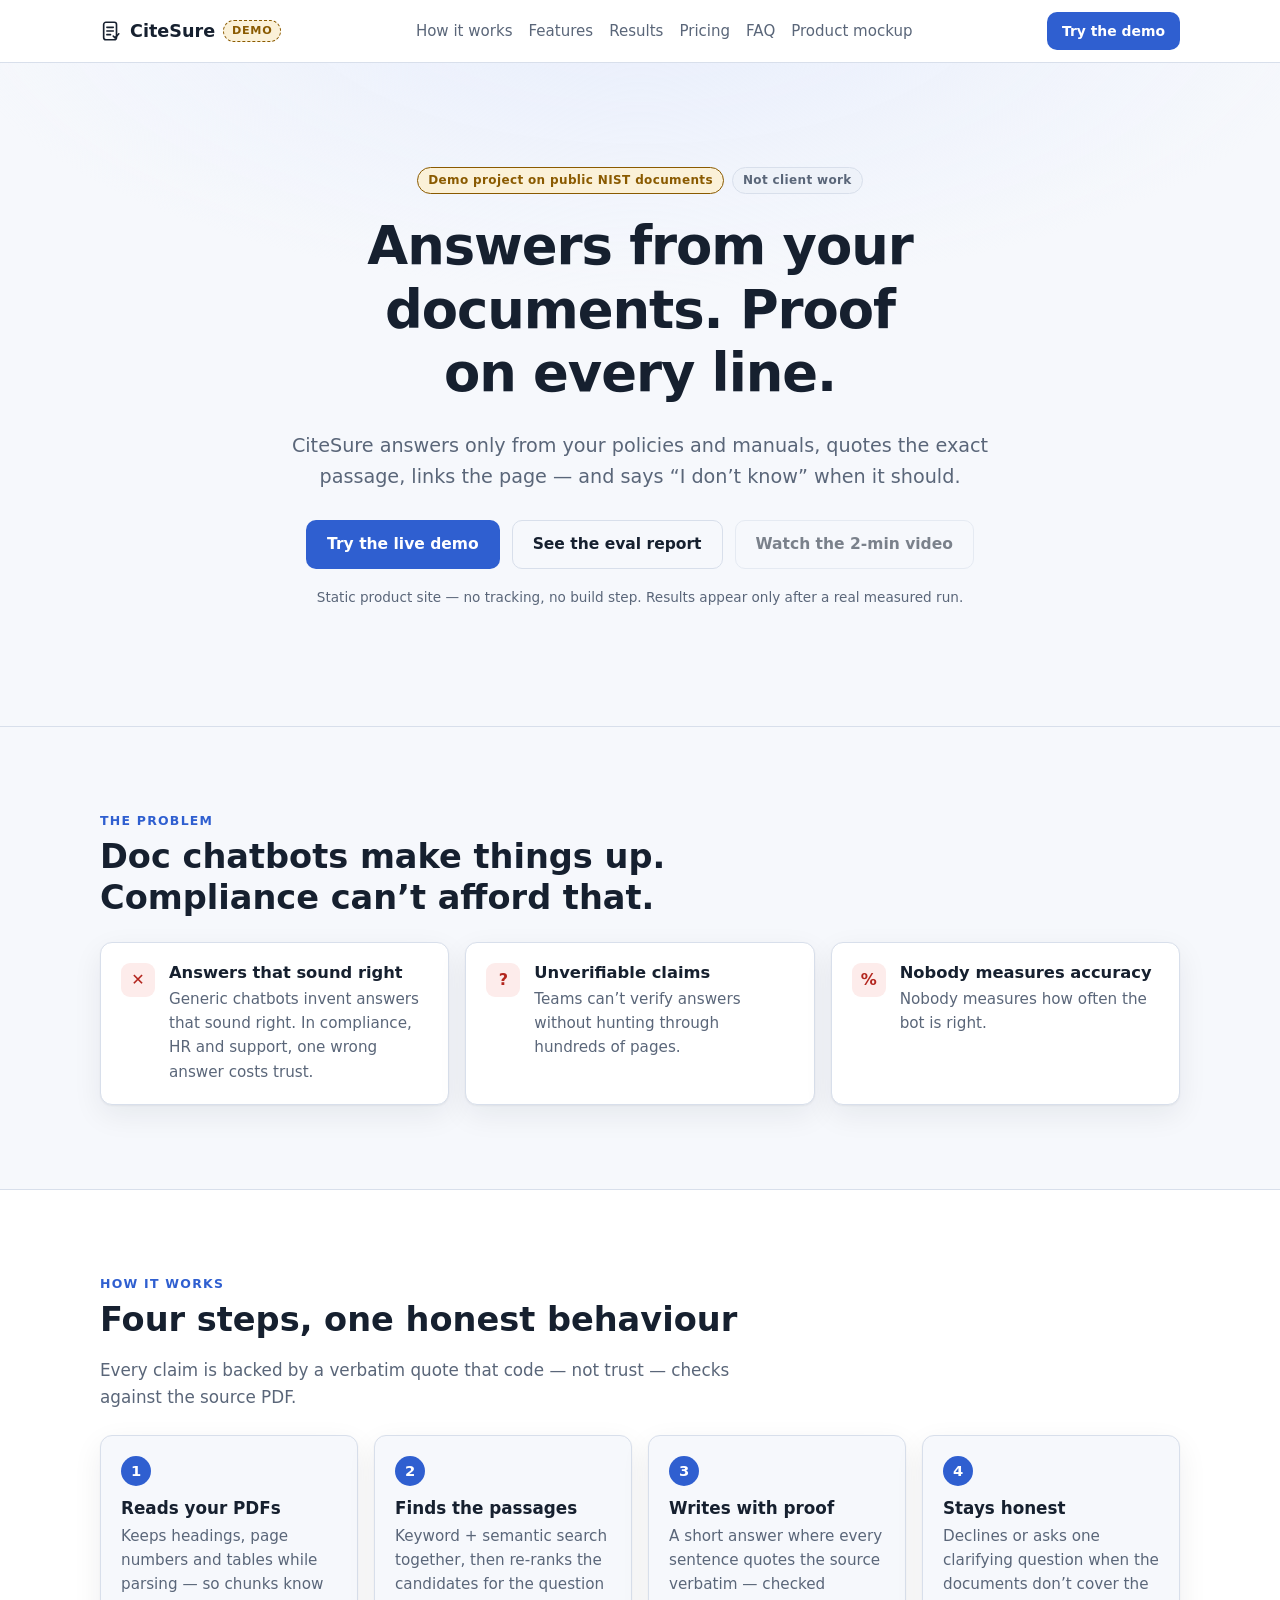
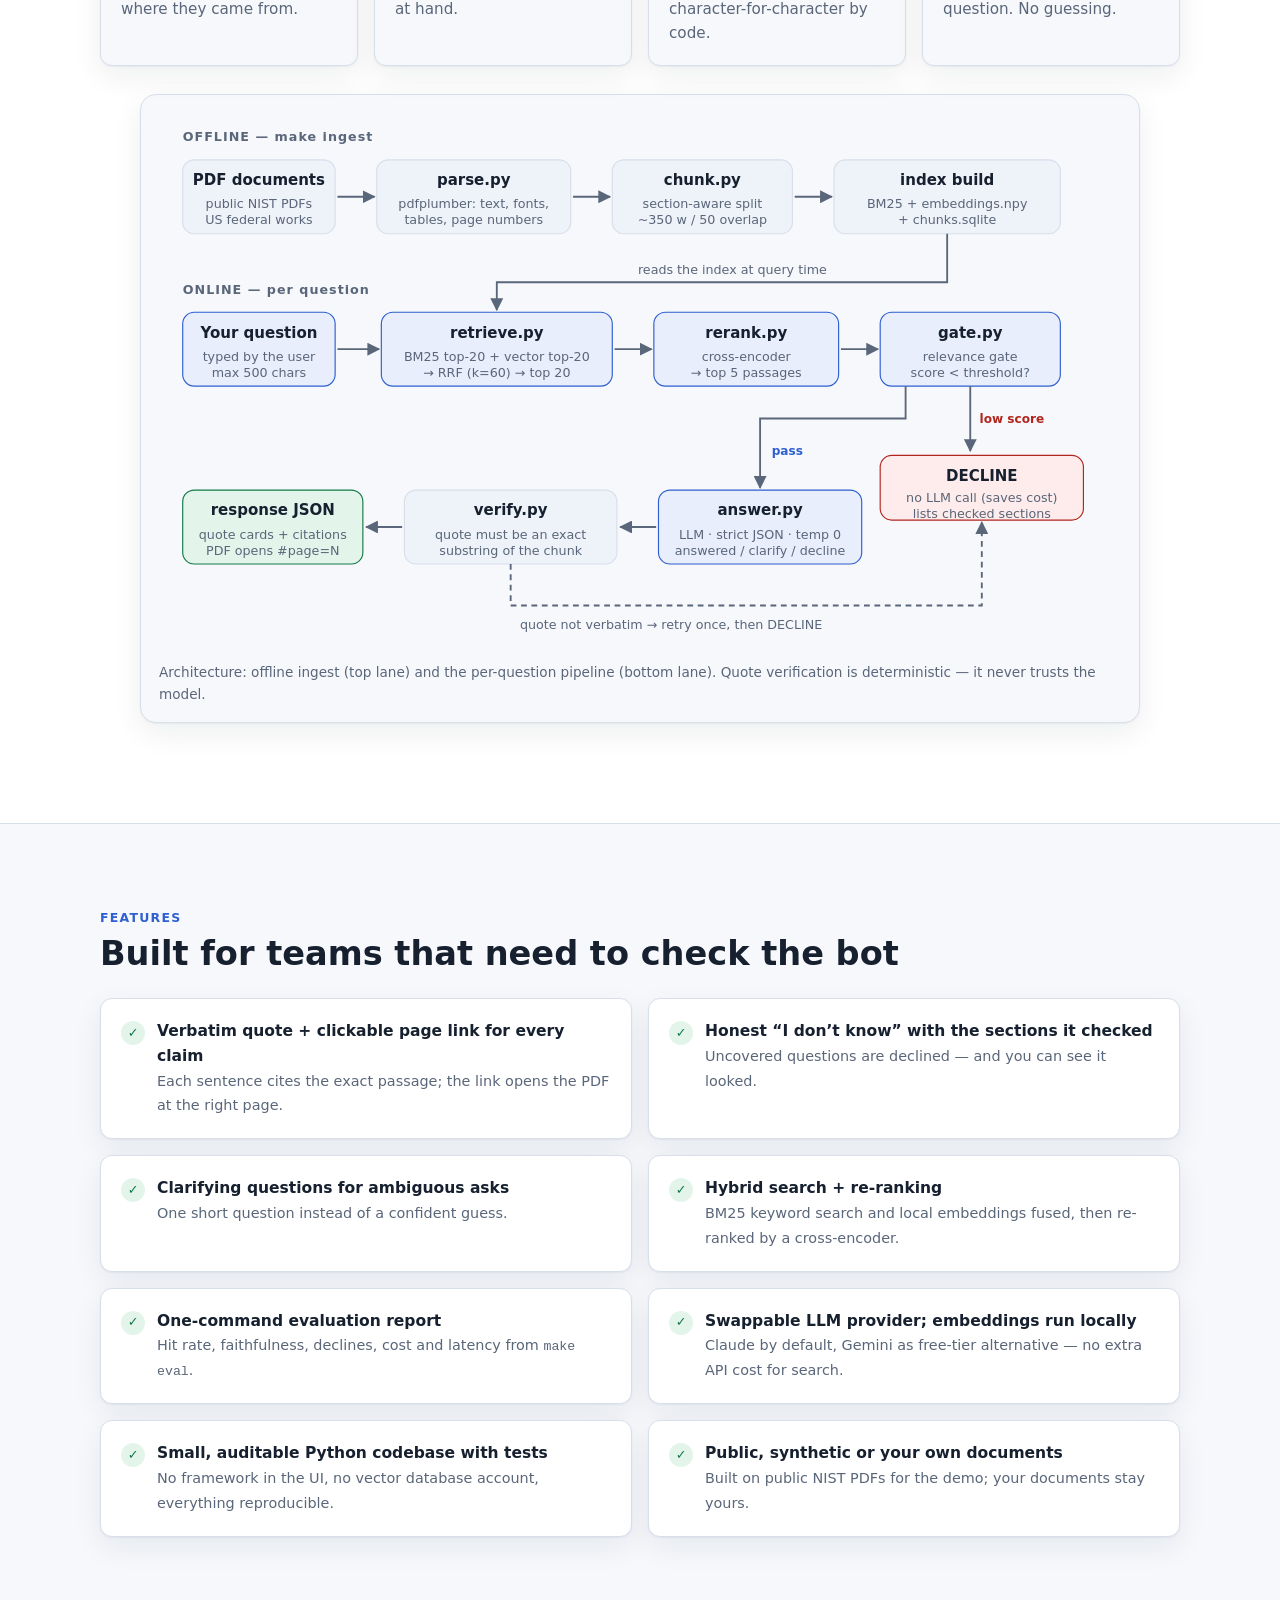
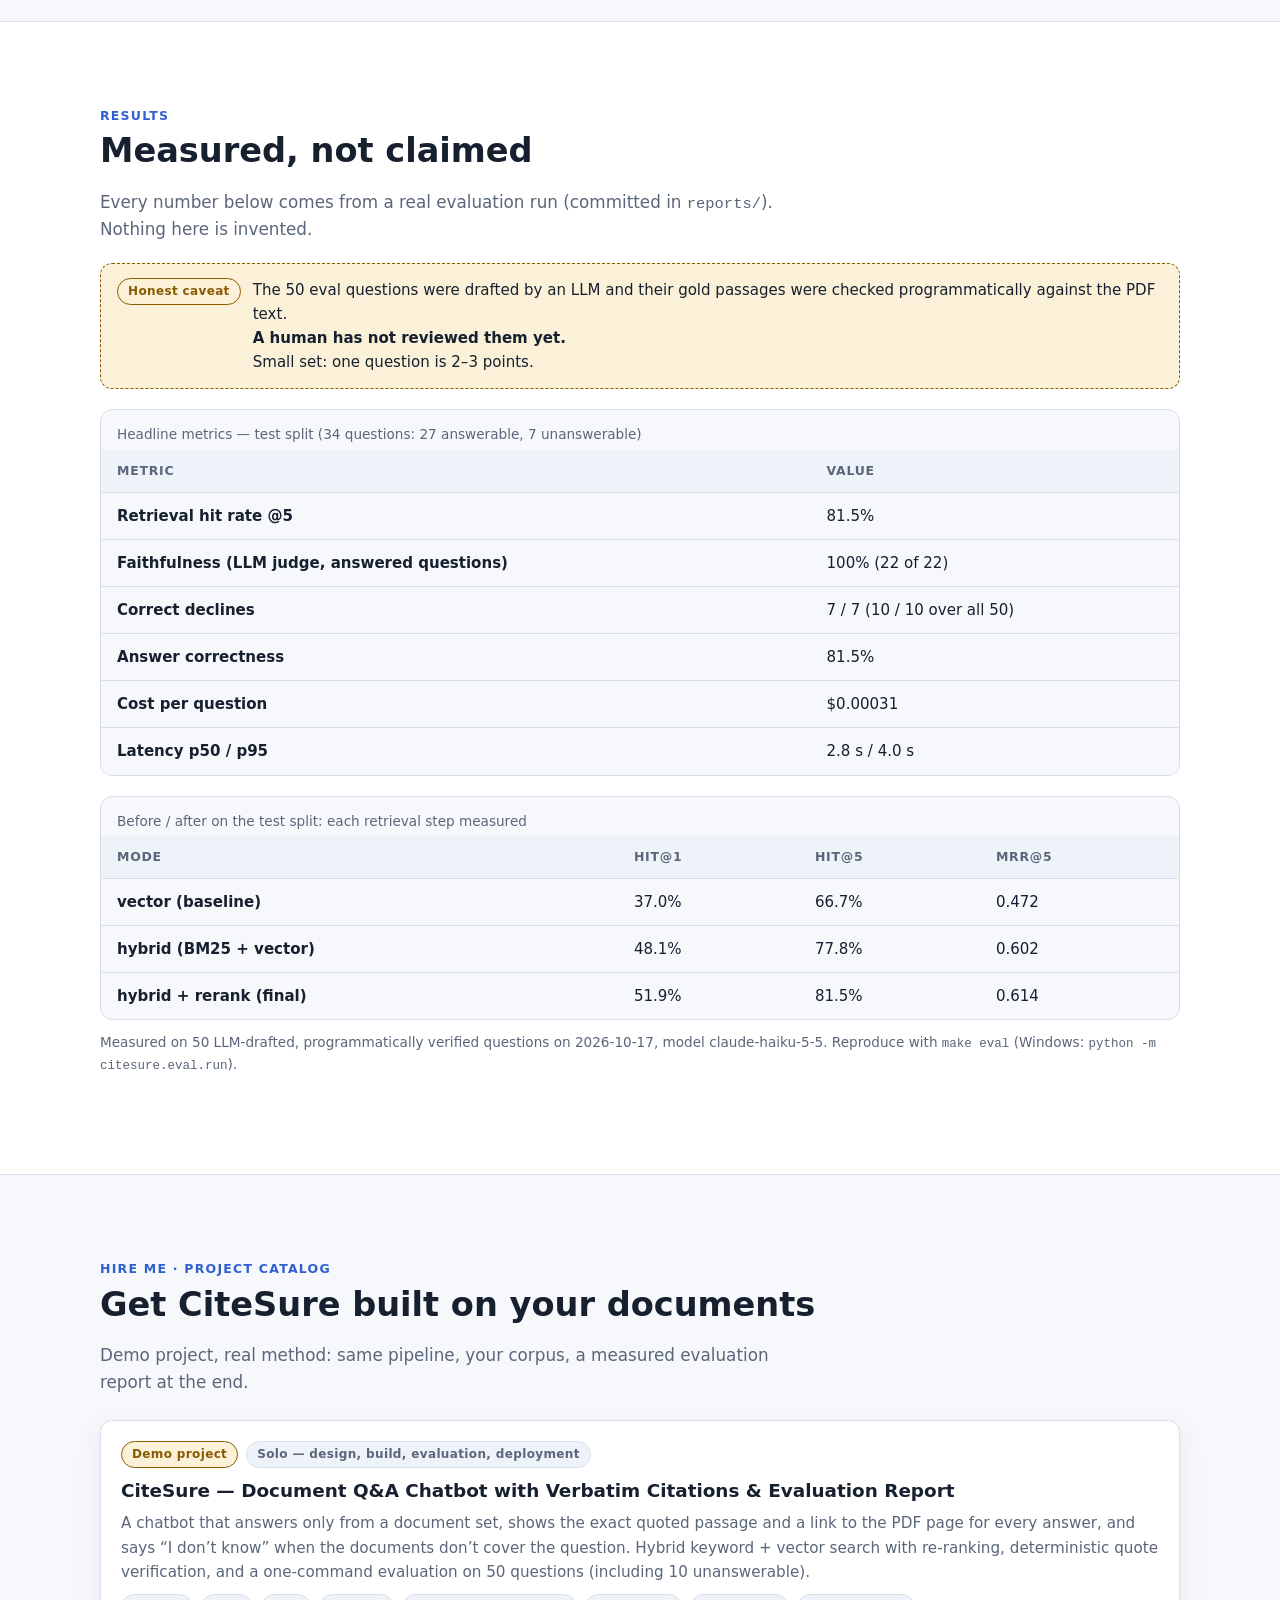
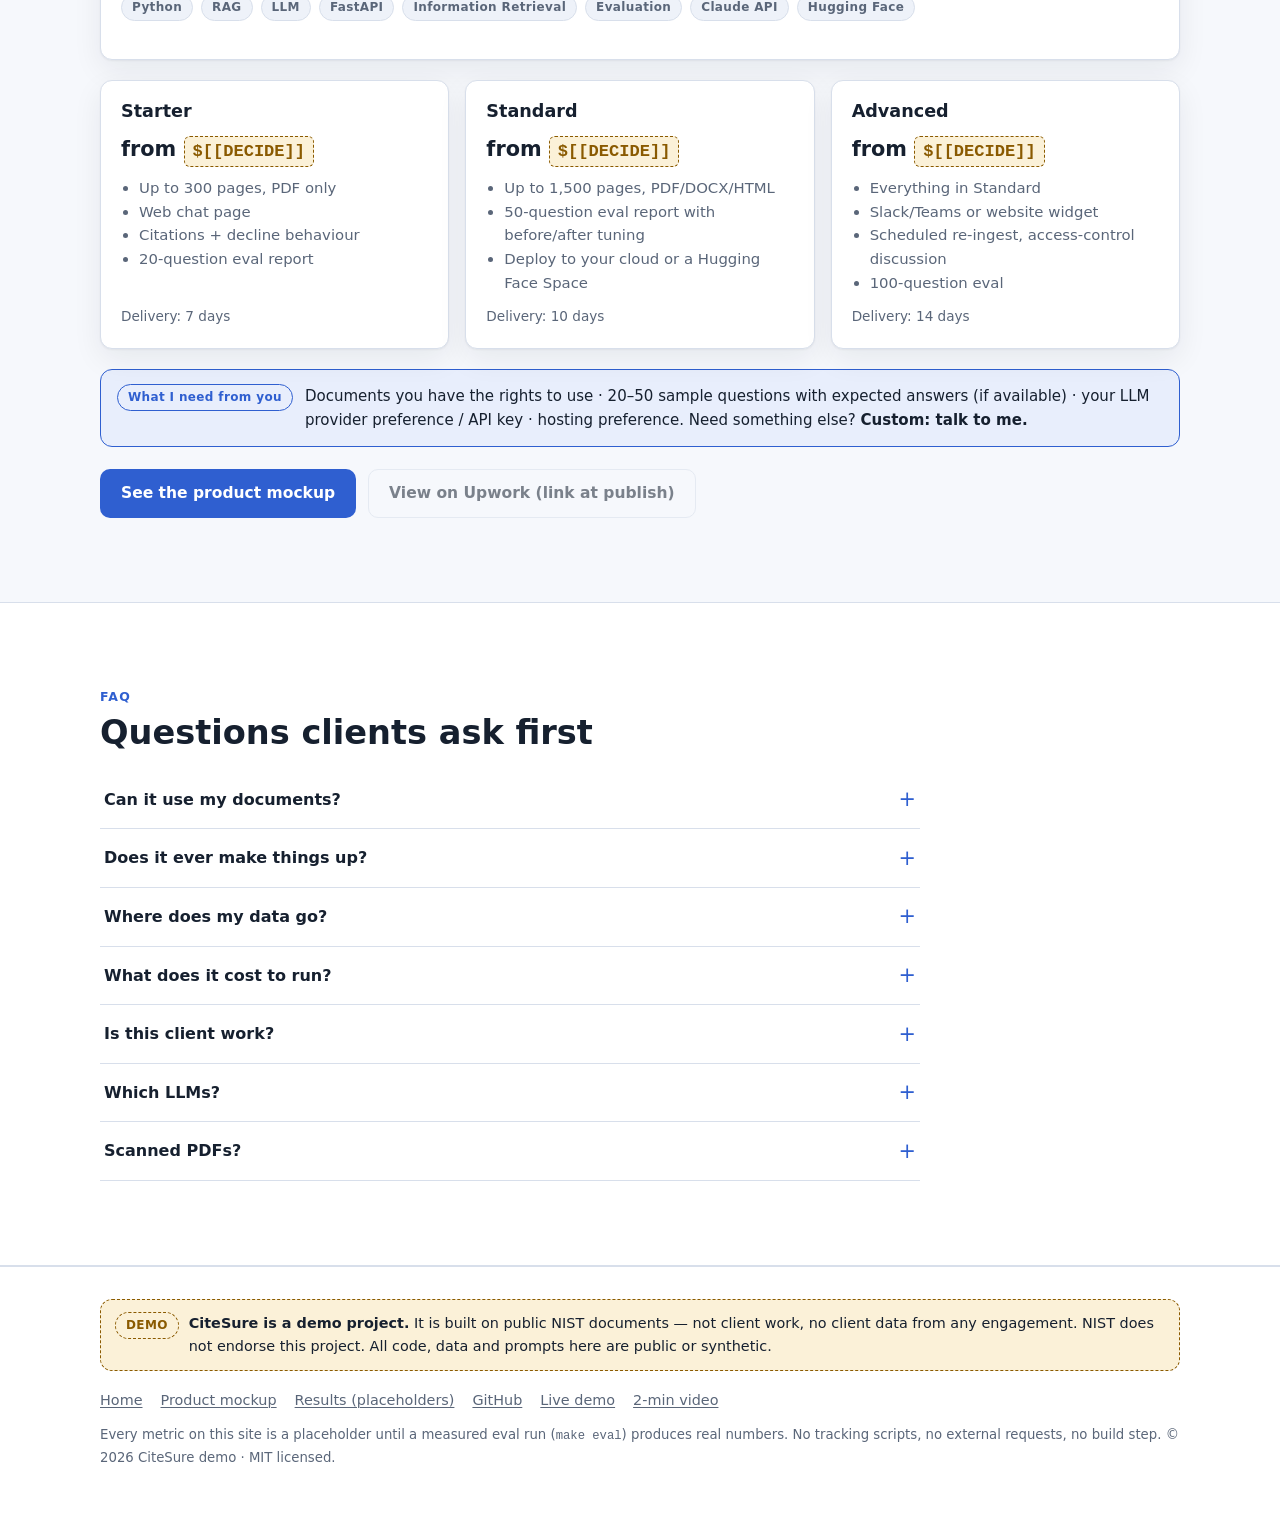
==== commit 1414dc98: "M11-M13: measured eval and before/after reports, cached example answers, README, docs, site results " ====
--- a/site/index.html
+++ b/site/index.html
@@ -298,37 +298,35 @@
         <span class="kicker">Results</span>
         <h2>Measured, not claimed</h2>
         <p class="section-lead">
-          Every number below comes from a real evaluation run — and until that run happens, every number stays a
-          clearly-marked placeholder. Nothing here is invented.
+          Every number below comes from a real evaluation run (committed in <code>reports/</code>). Nothing here is invented.
         </p>
 
         <div class="notice notice-warn" style="margin-top: 20px; margin-bottom: 20px;">
-          <span class="chip chip-warn">To be measured</span>
-          <p><strong>No measured run has been executed yet.</strong>
-          All metrics below are placeholders of the form <span class="ph">[[PLACEHOLDER — run make eval]]</span>.
-          They will be replaced only by values from a committed <code>reports/eval_*.md</code> file.</p>
+          <span class="chip chip-warn">Honest caveat</span>
+          <p>The 50 eval questions were drafted by an LLM and their gold passages were checked programmatically
+          against the PDF text. <strong>A human has not reviewed them yet.</strong> Small set: one question is 2&ndash;3 points.</p>
         </div>
 
         <div class="table-wrap">
           <table>
-            <caption>Headline metrics — test split (placeholder values until the first measured run)</caption>
+            <caption>Headline metrics &mdash; test split (34 questions: 27 answerable, 7 unanswerable)</caption>
             <thead>
               <tr><th scope="col">Metric</th><th scope="col">Value</th></tr>
             </thead>
             <tbody>
-              <tr><td class="metric-name">Retrieval hit rate @5 (test split)</td><td><span class="ph">[[PLACEHOLDER — run make eval]]</span></td></tr>
-              <tr><td class="metric-name">Faithfulness (LLM judge)</td><td><span class="ph">[[PLACEHOLDER — run make eval]]</span></td></tr>
-              <tr><td class="metric-name">Correct declines</td><td><span class="ph">[[PLACEHOLDER]]</span> / 10</td></tr>
-              <tr><td class="metric-name">Answer correctness</td><td><span class="ph">[[PLACEHOLDER — run make eval]]</span></td></tr>
-              <tr><td class="metric-name">Cost per question</td><td><span class="ph">[[PLACEHOLDER — needs pricing.yaml]]</span></td></tr>
-              <tr><td class="metric-name">Latency p50 / p95</td><td><span class="ph">[[PLACEHOLDER — run make eval]]</span></td></tr>
+              <tr><td class="metric-name">Retrieval hit rate @5</td><td>81.5%</td></tr>
+              <tr><td class="metric-name">Faithfulness (LLM judge, answered questions)</td><td>100% (22 of 22)</td></tr>
+              <tr><td class="metric-name">Correct declines</td><td>7 / 7 (10 / 10 over all 50)</td></tr>
+              <tr><td class="metric-name">Answer correctness</td><td>81.5%</td></tr>
+              <tr><td class="metric-name">Cost per question</td><td>$0.00031</td></tr>
+              <tr><td class="metric-name">Latency p50 / p95</td><td>2.8 s / 4.0 s</td></tr>
             </tbody>
           </table>
         </div>
 
         <div class="table-wrap" style="margin-top: 20px;">
           <table>
-            <caption>Before / after: does the system&rsquo;s design actually help? (placeholder table)</caption>
+            <caption>Before / after on the test split: each retrieval step measured</caption>
             <thead>
               <tr>
                 <th scope="col">Mode</th>
@@ -338,16 +336,16 @@
               </tr>
             </thead>
             <tbody>
-              <tr><td class="metric-name">vector (baseline)</td><td><span class="ph">[[tbd]]</span></td><td><span class="ph">[[tbd]]</span></td><td><span class="ph">[[tbd]]</span></td></tr>
-              <tr><td class="metric-name">hybrid (BM25 + vector)</td><td><span class="ph">[[tbd]]</span></td><td><span class="ph">[[tbd]]</span></td><td><span class="ph">[[tbd]]</span></td></tr>
-              <tr><td class="metric-name">hybrid + rerank (final)</td><td><span class="ph">[[tbd]]</span></td><td><span class="ph">[[tbd]]</span></td><td><span class="ph">[[tbd]]</span></td></tr>
+              <tr><td class="metric-name">vector (baseline)</td><td>37.0%</td><td>66.7%</td><td>0.472</td></tr>
+              <tr><td class="metric-name">hybrid (BM25 + vector)</td><td>48.1%</td><td>77.8%</td><td>0.602</td></tr>
+              <tr><td class="metric-name">hybrid + rerank (final)</td><td>51.9%</td><td>81.5%</td><td>0.614</td></tr>
             </tbody>
           </table>
         </div>
 
         <p class="footnote">
-          Measured on <span class="ph">[[N]]</span> hand-verified questions on <span class="ph">[[date]]</span>,
-          model <span class="ph">[[model id]]</span>. Reproduce with <code>make eval</code>
+          Measured on 50 LLM-drafted, programmatically verified questions on 2026-10-17,
+          model claude-haiku-5-5. Reproduce with <code>make eval</code>
           (Windows: <code>python -m citesure.eval.run</code>).
         </p>
       </div>
@@ -372,7 +370,7 @@
             A chatbot that answers only from a document set, shows the exact quoted passage and a link to the PDF page
             for every answer, and says &ldquo;I don&rsquo;t know&rdquo; when the documents don&rsquo;t cover the question.
             Hybrid keyword + vector search with re-ranking, deterministic quote verification, and a one-command
-            evaluation on 50 hand-verified questions (including 10 unanswerable).
+            evaluation on 50 questions (including 10 unanswerable).
           </p>
           <div class="chips-row">
             <span class="chip">Python</span><span class="chip">RAG</span><span class="chip">LLM</span>
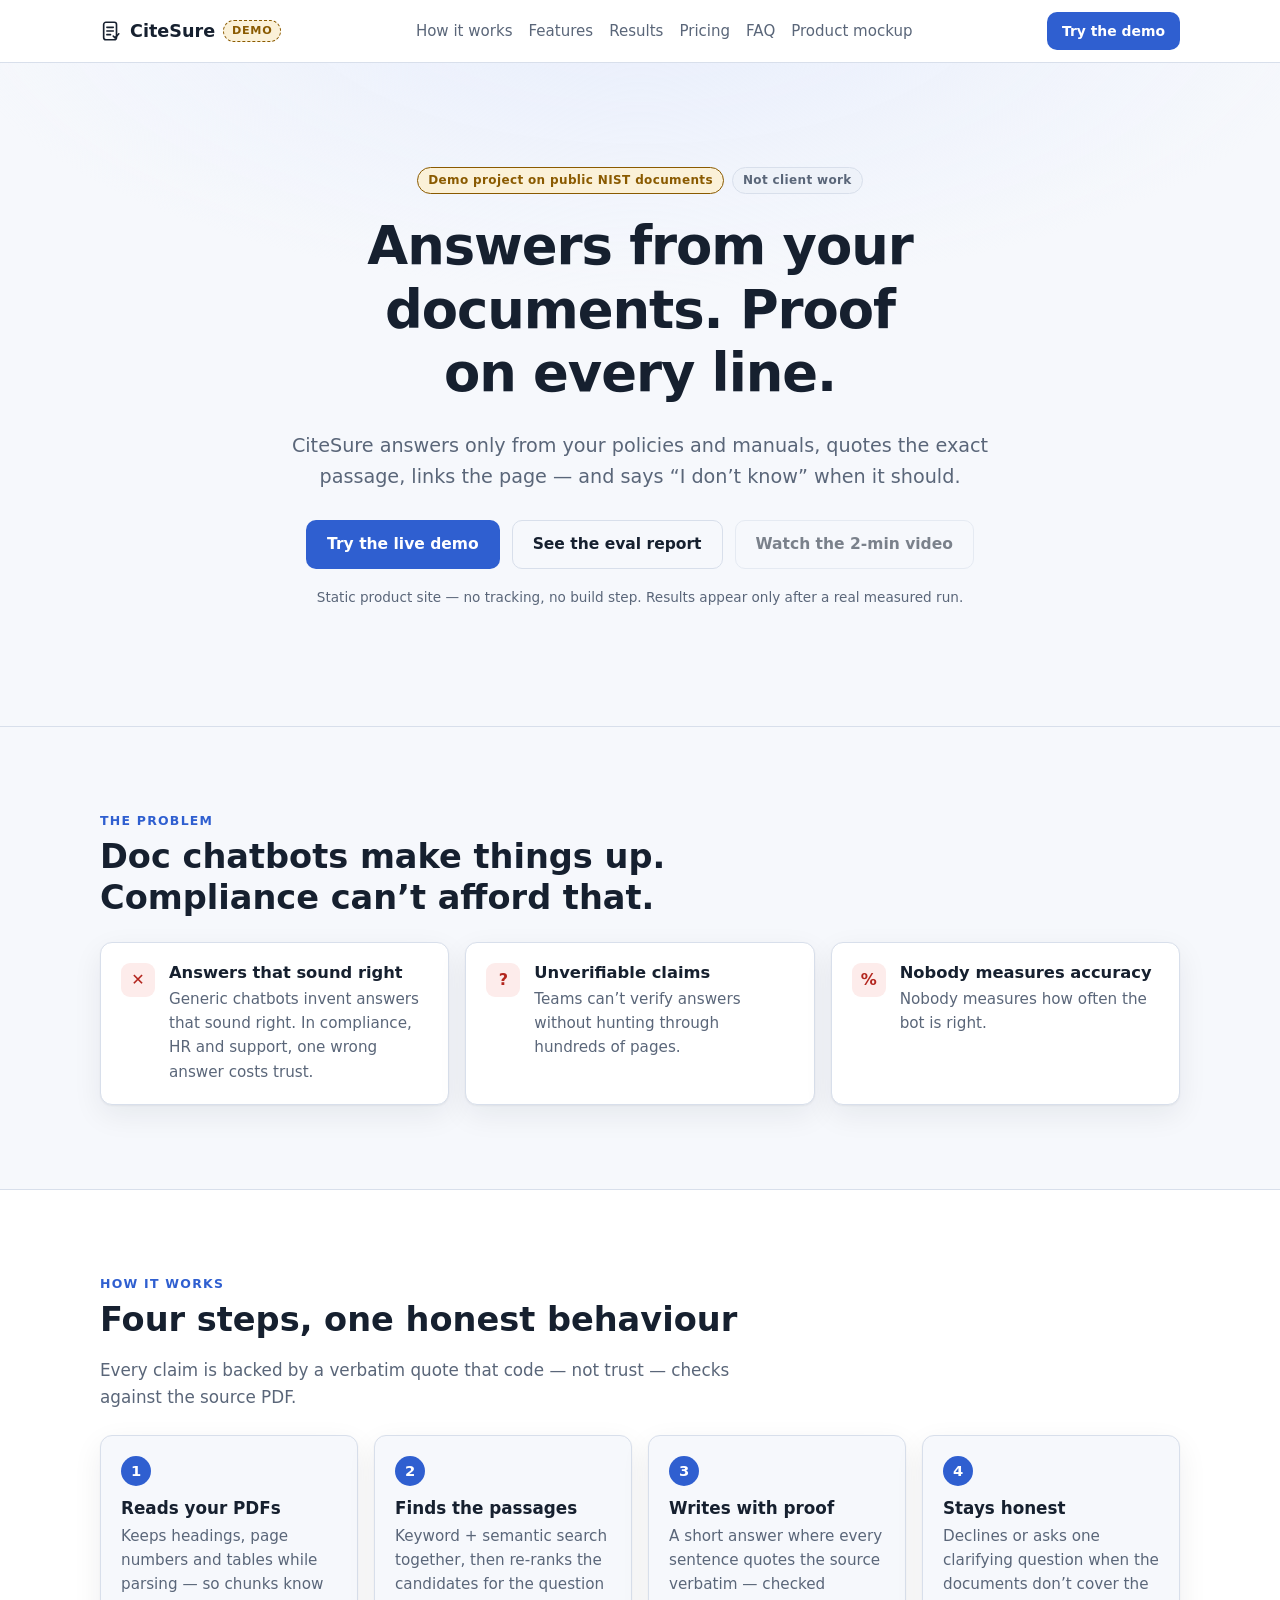
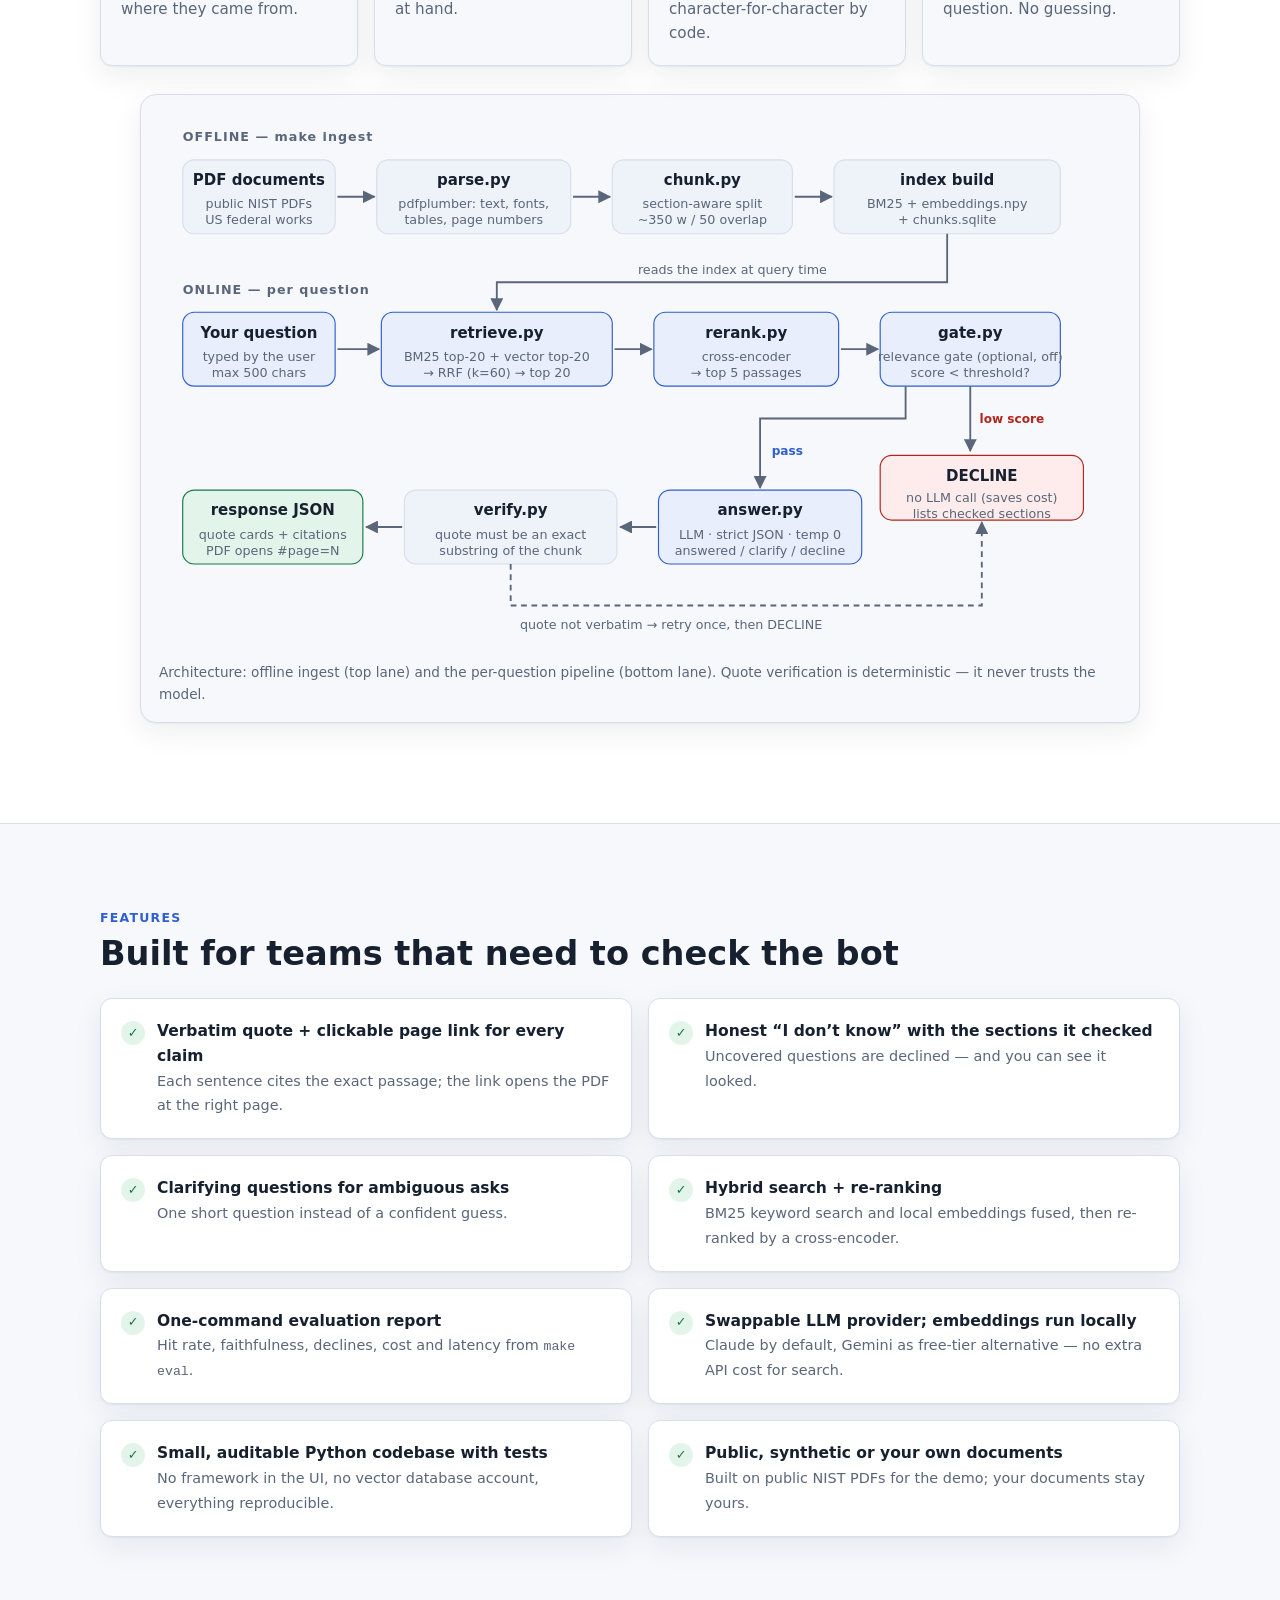
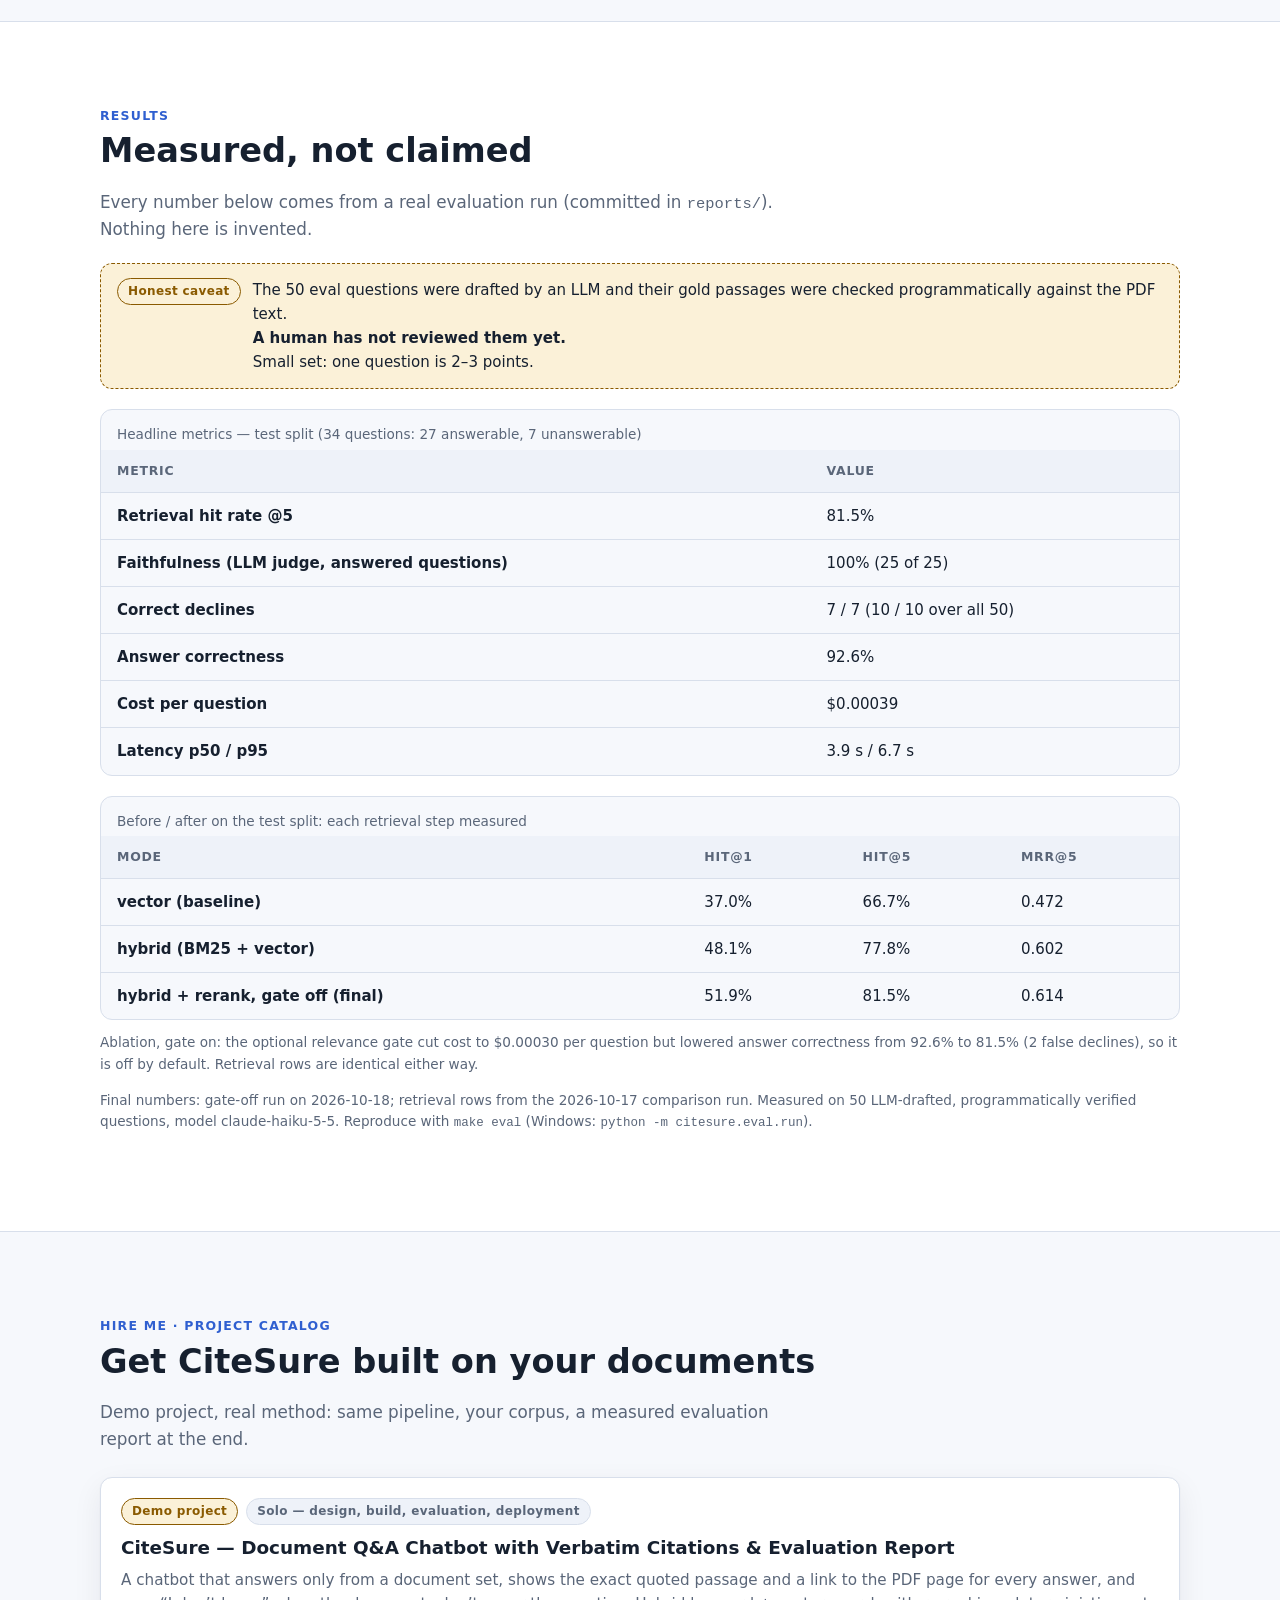
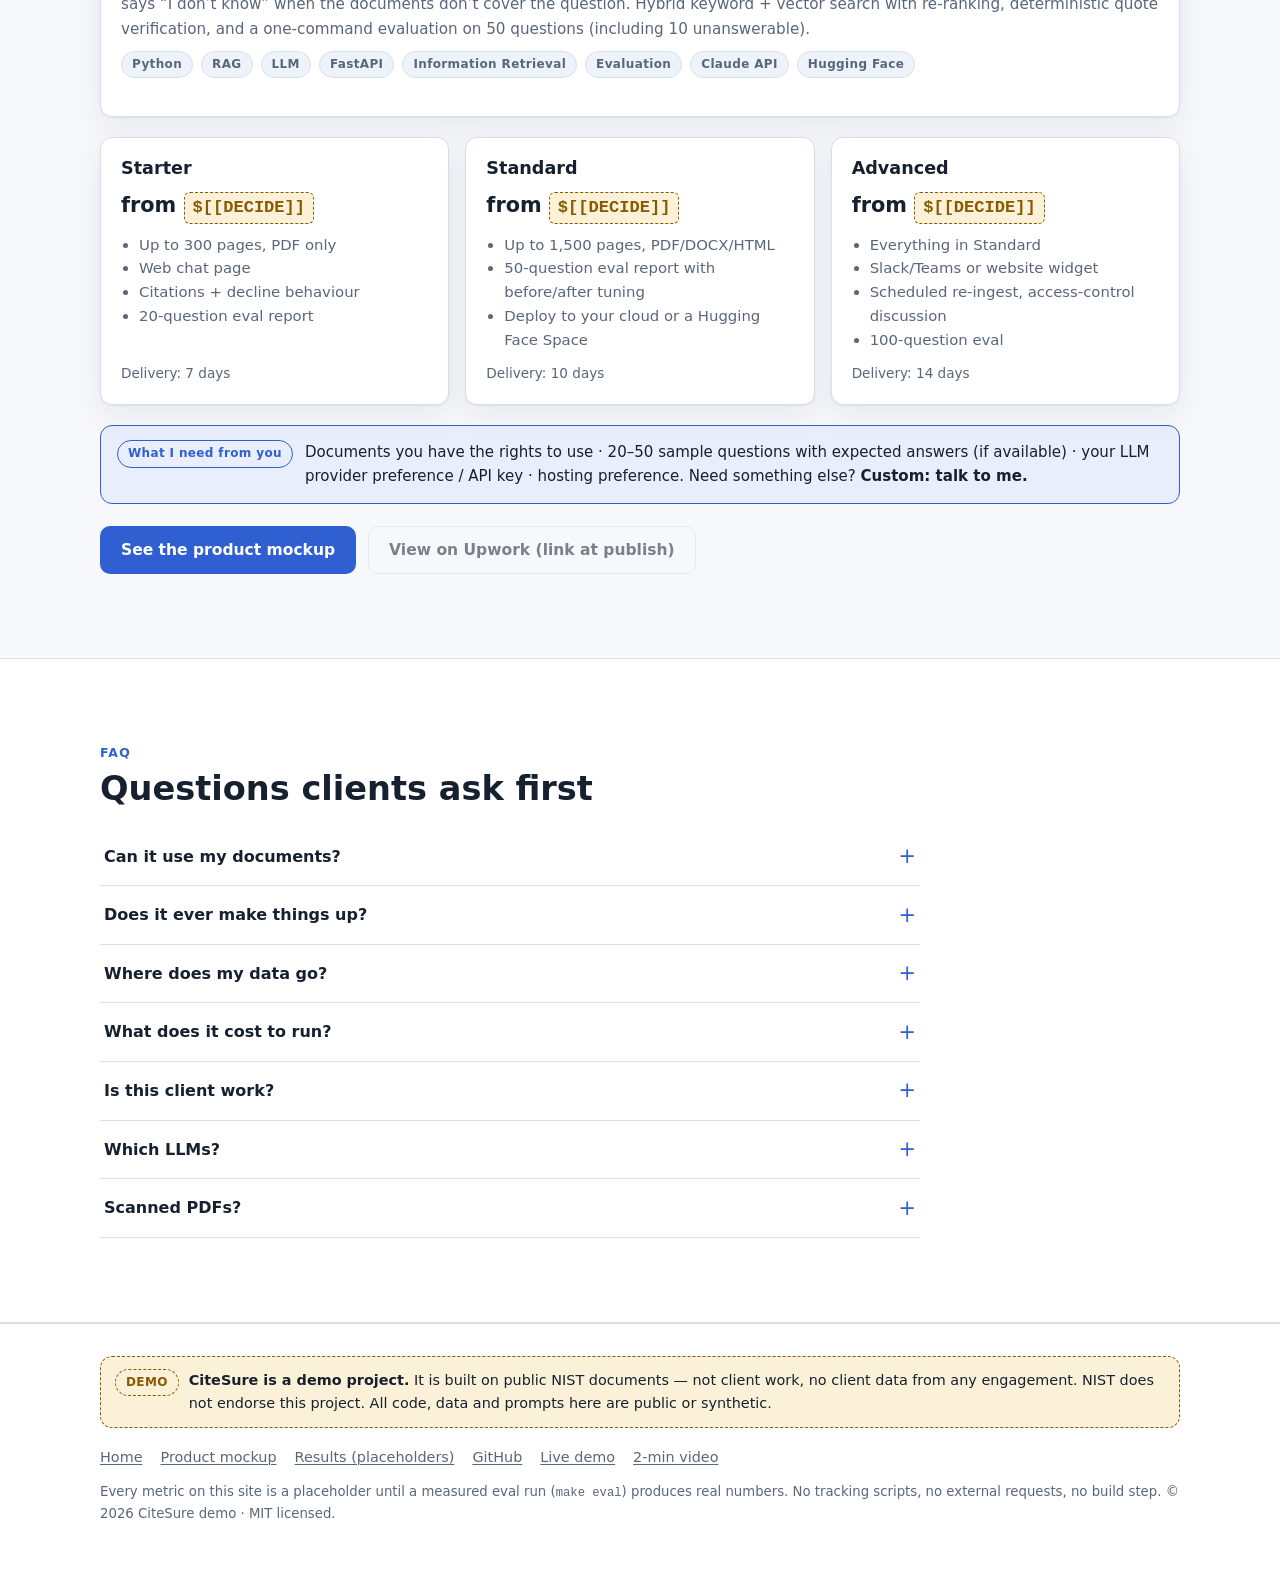
==== commit 74606e5e: "Turn relevance gate off by default (gate_enabled flag); gate-off eval run, docs and site updated, ga" ====
--- a/site/index.html
+++ b/site/index.html
@@ -133,7 +133,7 @@
                 then an index build producing BM25, embeddings and a SQLite chunk store.
                 Online lane: a typed question goes through retrieve.py combining BM25 and vector search with
                 reciprocal rank fusion, then rerank.py with a cross-encoder to the top five passages,
-                then gate.py which declines without calling the language model when the relevance score is below
+                then an optional gate.py (off by default) which can decline without calling the language model when the relevance score is below
                 threshold, then answer.py where the language model writes a strict-JSON answer,
                 then verify.py which requires every quote to be an exact substring of its cited chunk,
                 finally producing a response JSON rendered as quote cards with PDF page links.
@@ -198,7 +198,7 @@
 
               <rect class="d-box d-box-online" x="628" y="176" width="156" height="64" rx="10"/>
               <text class="d-title" x="706" y="198" text-anchor="middle">gate.py</text>
-              <text class="d-sub" x="706" y="218" text-anchor="middle">relevance gate</text>
+              <text class="d-sub" x="706" y="218" text-anchor="middle">relevance gate (optional, off)</text>
               <text class="d-sub" x="706" y="232" text-anchor="middle">score &lt; threshold?</text>
 
               <path class="d-arrow" d="M158 208 H194" marker-end="url(#arr)"/>
@@ -315,11 +315,11 @@
             </thead>
             <tbody>
               <tr><td class="metric-name">Retrieval hit rate @5</td><td>81.5%</td></tr>
-              <tr><td class="metric-name">Faithfulness (LLM judge, answered questions)</td><td>100% (22 of 22)</td></tr>
+              <tr><td class="metric-name">Faithfulness (LLM judge, answered questions)</td><td>100% (25 of 25)</td></tr>
               <tr><td class="metric-name">Correct declines</td><td>7 / 7 (10 / 10 over all 50)</td></tr>
-              <tr><td class="metric-name">Answer correctness</td><td>81.5%</td></tr>
-              <tr><td class="metric-name">Cost per question</td><td>$0.00031</td></tr>
-              <tr><td class="metric-name">Latency p50 / p95</td><td>2.8 s / 4.0 s</td></tr>
+              <tr><td class="metric-name">Answer correctness</td><td>92.6%</td></tr>
+              <tr><td class="metric-name">Cost per question</td><td>$0.00039</td></tr>
+              <tr><td class="metric-name">Latency p50 / p95</td><td>3.9 s / 6.7 s</td></tr>
             </tbody>
           </table>
         </div>
@@ -338,13 +338,18 @@
             <tbody>
               <tr><td class="metric-name">vector (baseline)</td><td>37.0%</td><td>66.7%</td><td>0.472</td></tr>
               <tr><td class="metric-name">hybrid (BM25 + vector)</td><td>48.1%</td><td>77.8%</td><td>0.602</td></tr>
-              <tr><td class="metric-name">hybrid + rerank (final)</td><td>51.9%</td><td>81.5%</td><td>0.614</td></tr>
+              <tr><td class="metric-name">hybrid + rerank, gate off (final)</td><td>51.9%</td><td>81.5%</td><td>0.614</td></tr>
             </tbody>
           </table>
         </div>
 
         <p class="footnote">
-          Measured on 50 LLM-drafted, programmatically verified questions on 2026-10-17,
+          Ablation, gate on: the optional relevance gate cut cost to $0.00030 per question but lowered answer correctness
+          from 92.6% to 81.5% (2 false declines), so it is off by default. Retrieval rows are identical either way.
+        </p>
+
+        <p class="footnote">
+          Final numbers: gate-off run on 2026-10-18; retrieval rows from the 2026-10-17 comparison run. Measured on 50 LLM-drafted, programmatically verified questions,
           model claude-haiku-5-5. Reproduce with <code>make eval</code>
           (Windows: <code>python -m citesure.eval.run</code>).
         </p>
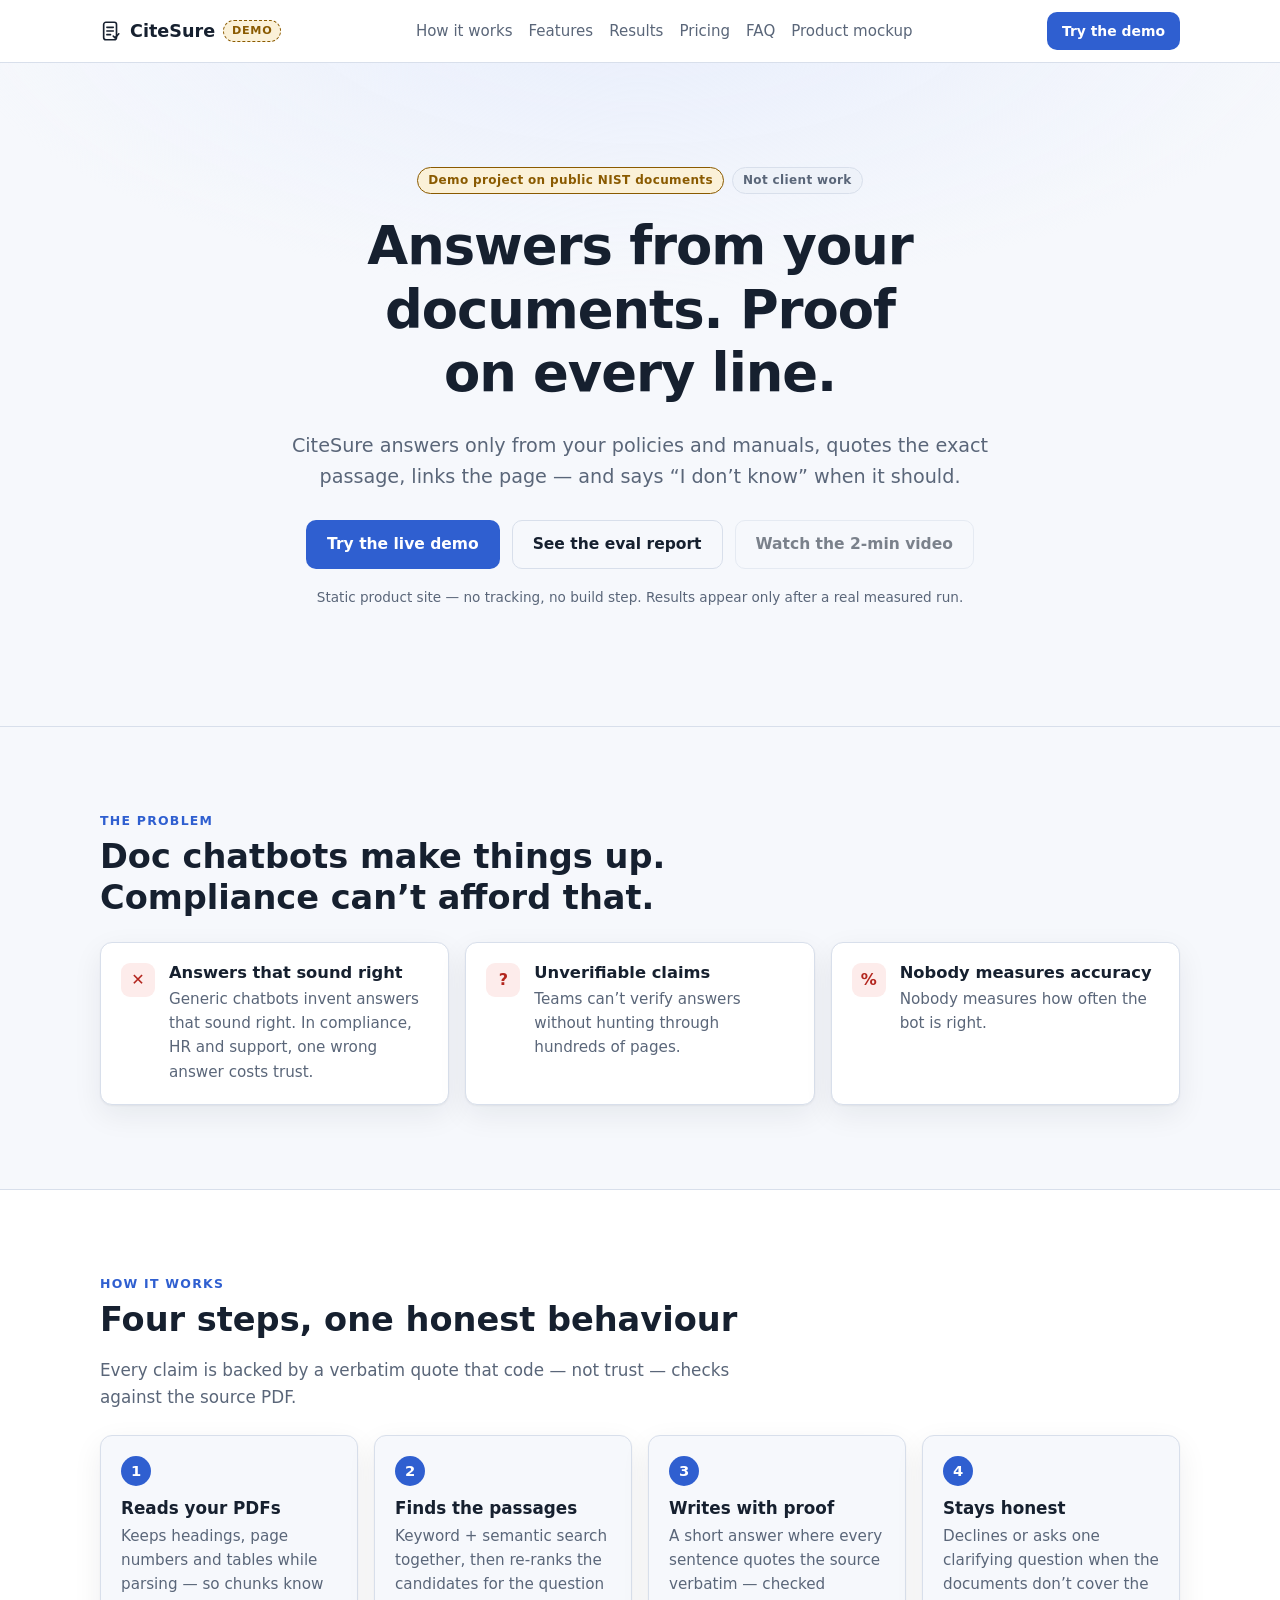
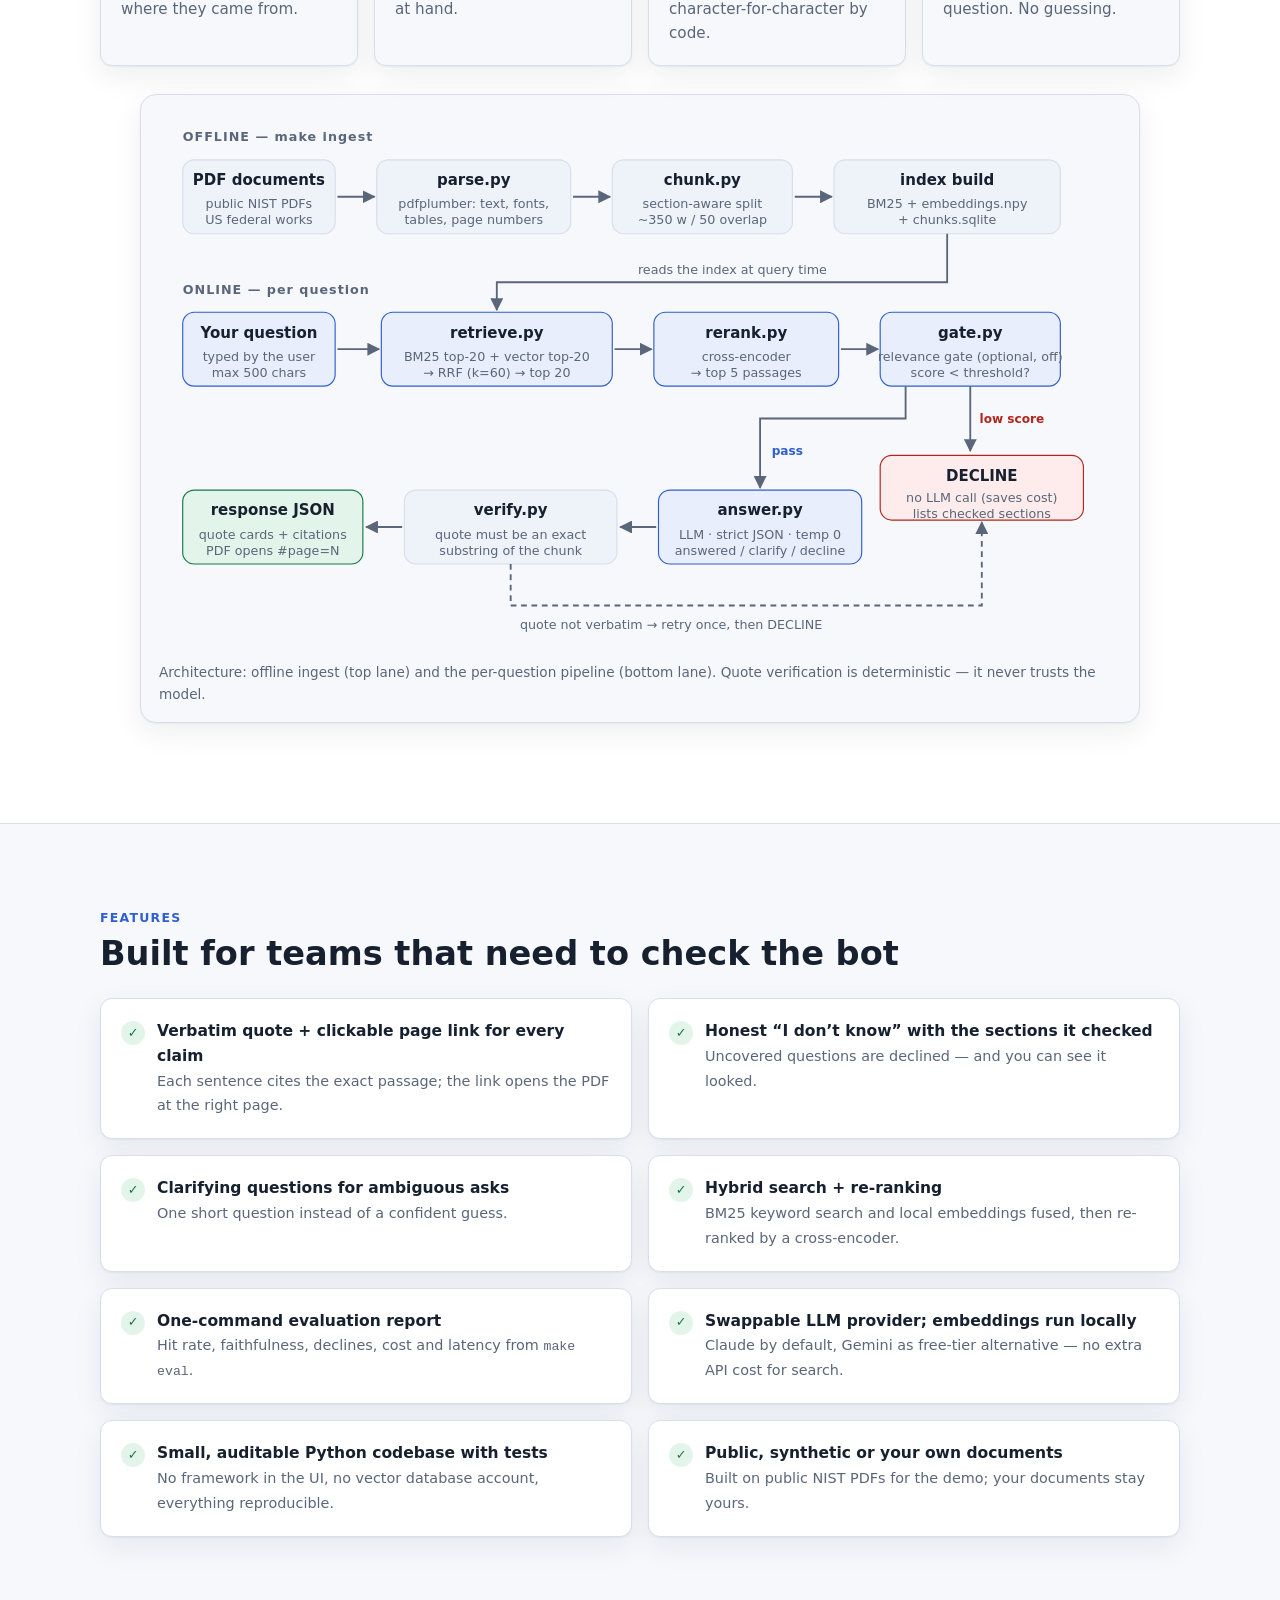
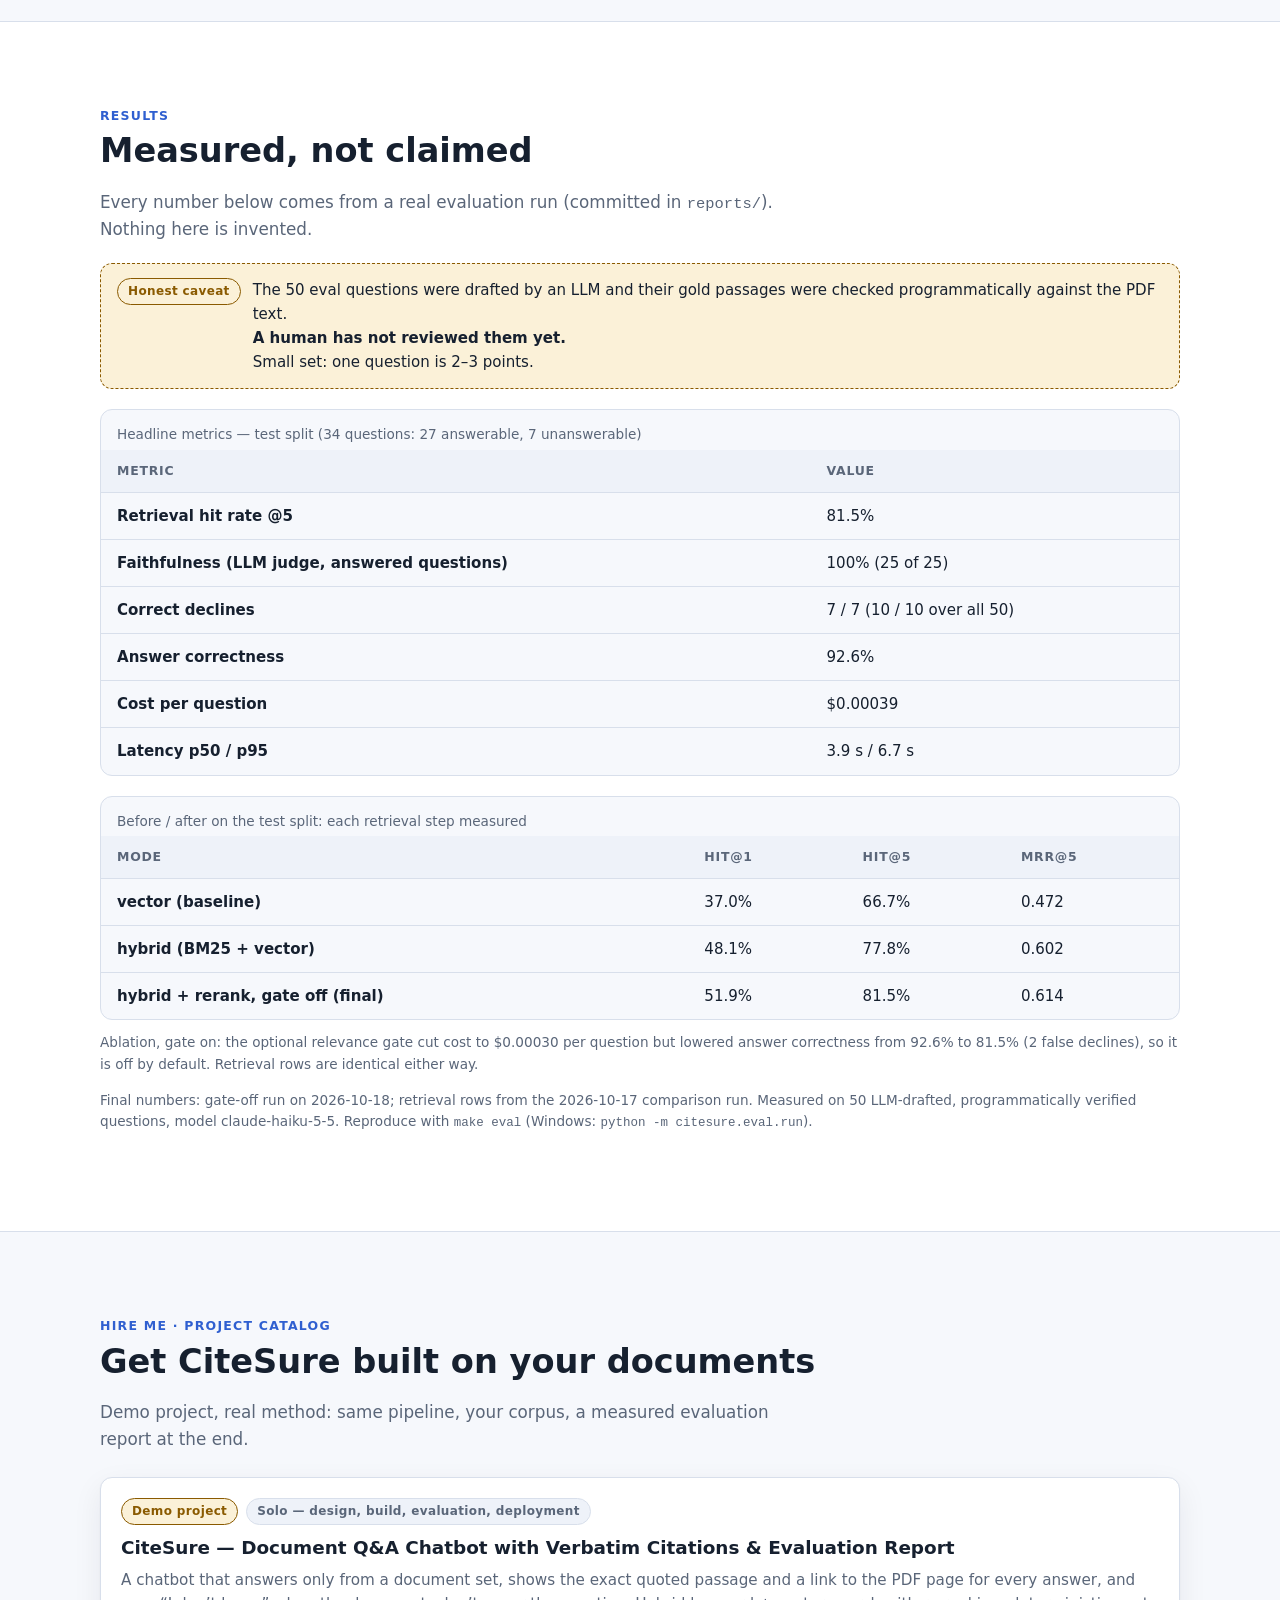
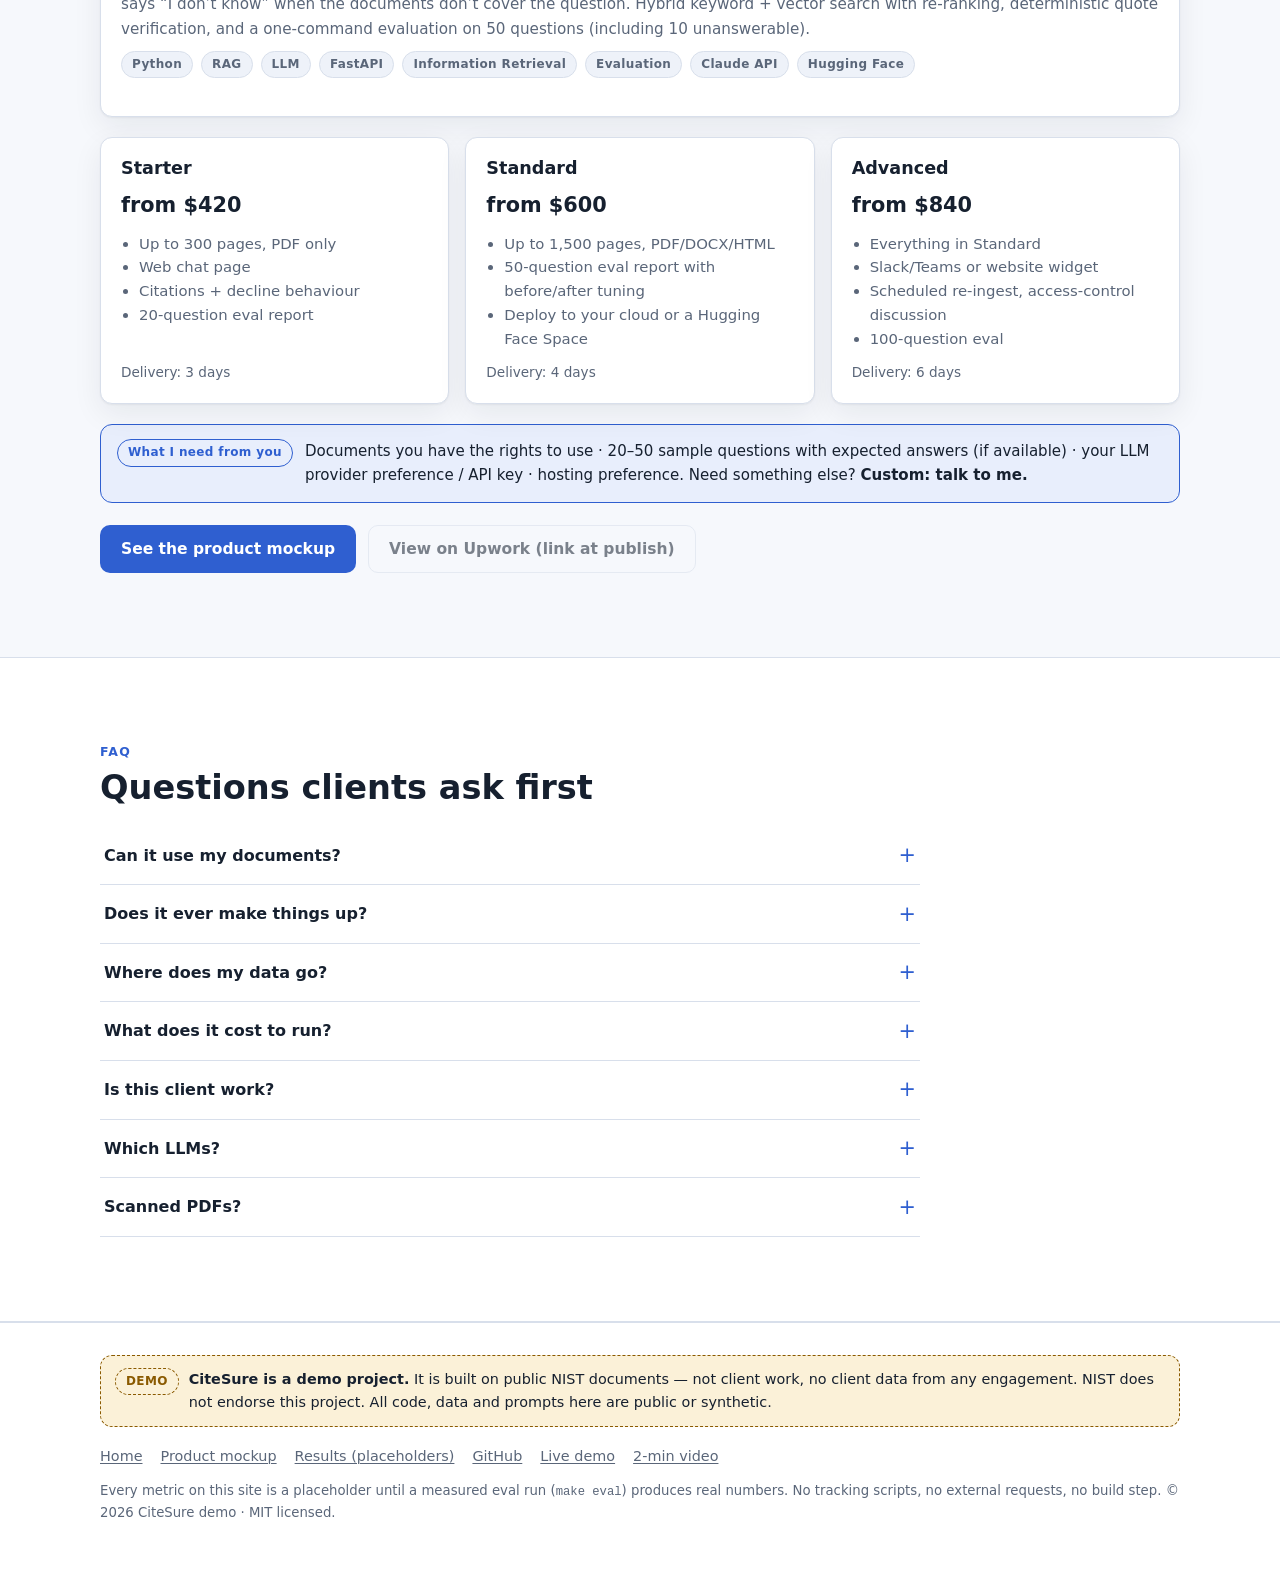
==== commit 90b46abc: "Set catalog prices and delivery times Co-Authored-By: Claude Opus 5.5 <noreply@anthropic.com>" ====
--- a/site/index.html
+++ b/site/index.html
@@ -387,35 +387,35 @@
         <div class="grid grid-3" style="margin-top: 20px;">
           <div class="card tier">
             <h3>Starter</h3>
-            <div class="tier-price">from <span class="ph">$[[DECIDE]]</span></div>
+            <div class="tier-price">from $420</div>
             <ul>
               <li>Up to 300 pages, PDF only</li>
               <li>Web chat page</li>
               <li>Citations + decline behaviour</li>
               <li>20-question eval report</li>
             </ul>
-            <div class="tier-delivery">Delivery: 7 days</div>
+            <div class="tier-delivery">Delivery: 3 days</div>
           </div>
           <div class="card tier">
             <h3>Standard</h3>
-            <div class="tier-price">from <span class="ph">$[[DECIDE]]</span></div>
+            <div class="tier-price">from $600</div>
             <ul>
               <li>Up to 1,500 pages, PDF/DOCX/HTML</li>
               <li>50-question eval report with before/after tuning</li>
               <li>Deploy to your cloud or a Hugging Face Space</li>
             </ul>
-            <div class="tier-delivery">Delivery: 10 days</div>
+            <div class="tier-delivery">Delivery: 4 days</div>
           </div>
           <div class="card tier">
             <h3>Advanced</h3>
-            <div class="tier-price">from <span class="ph">$[[DECIDE]]</span></div>
+            <div class="tier-price">from $840</div>
             <ul>
               <li>Everything in Standard</li>
               <li>Slack/Teams or website widget</li>
               <li>Scheduled re-ingest, access-control discussion</li>
               <li>100-question eval</li>
             </ul>
-            <div class="tier-delivery">Delivery: 14 days</div>
+            <div class="tier-delivery">Delivery: 6 days</div>
           </div>
         </div>
 
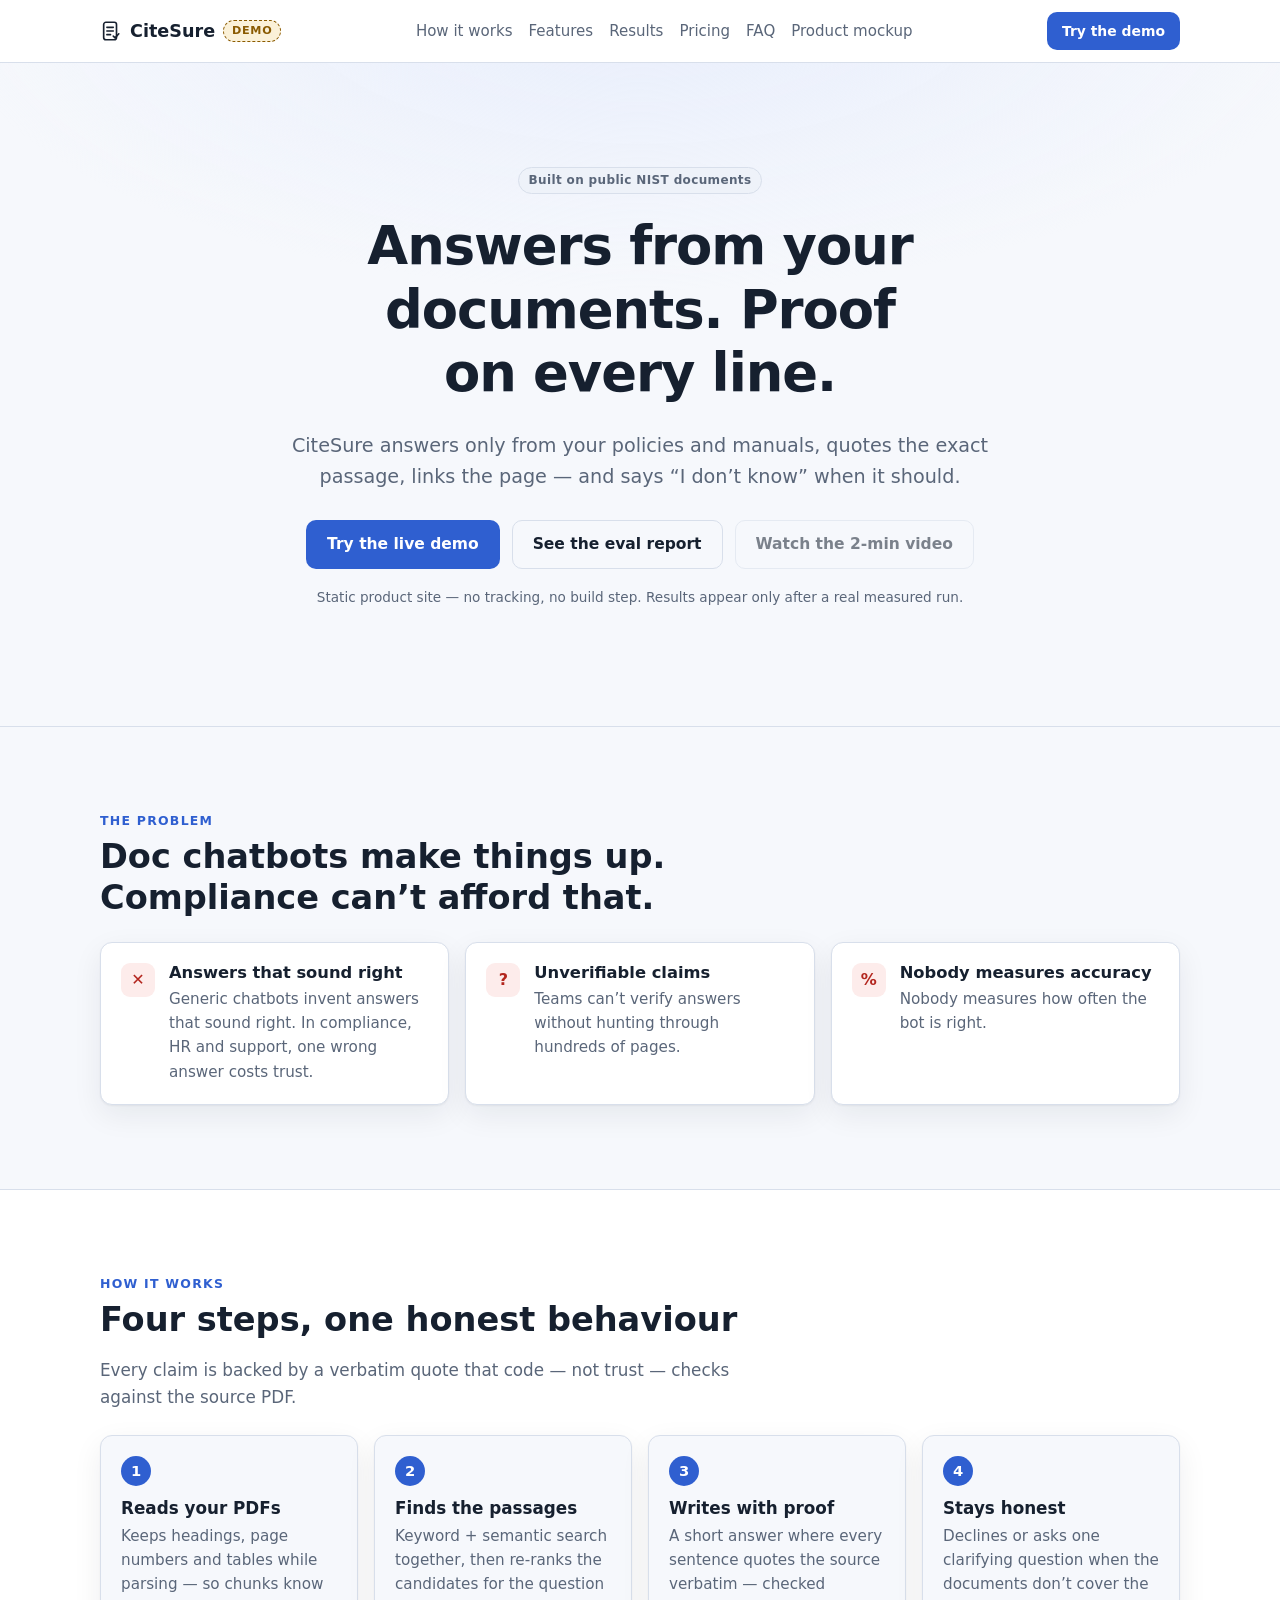
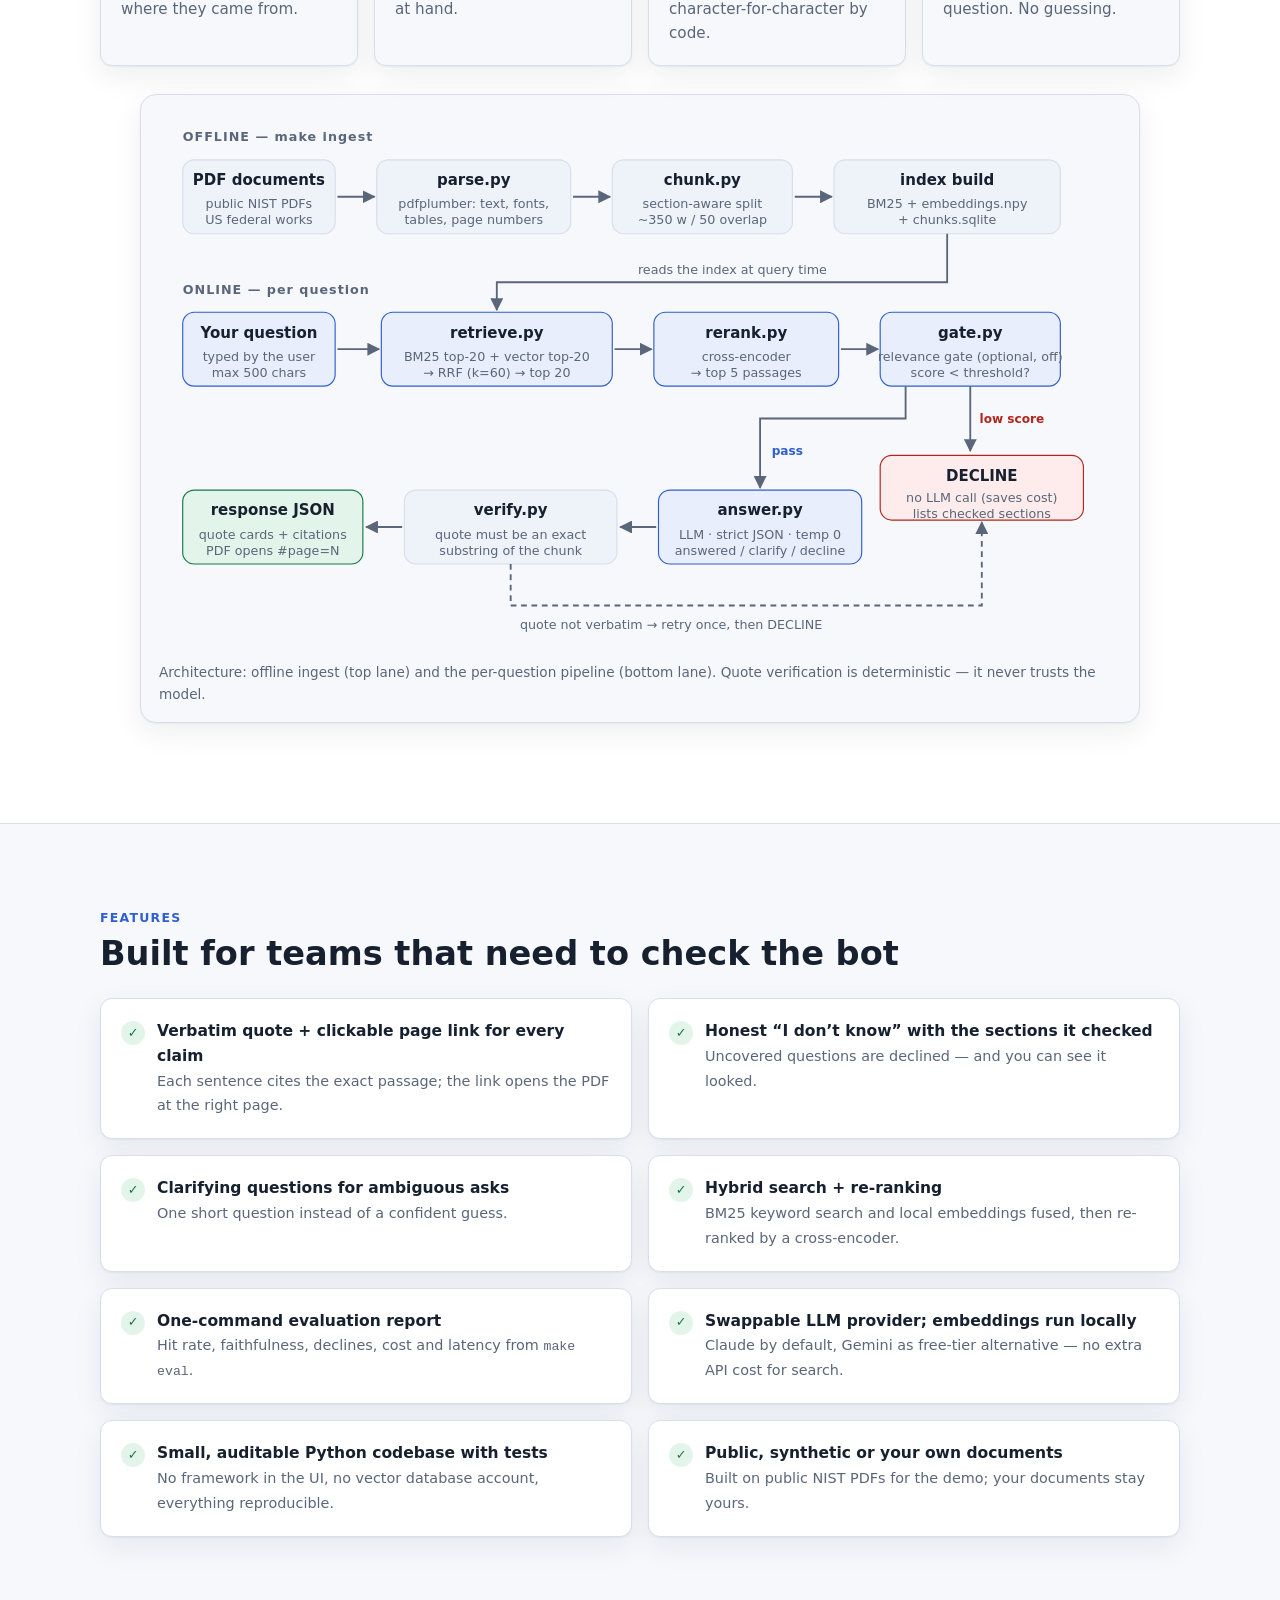
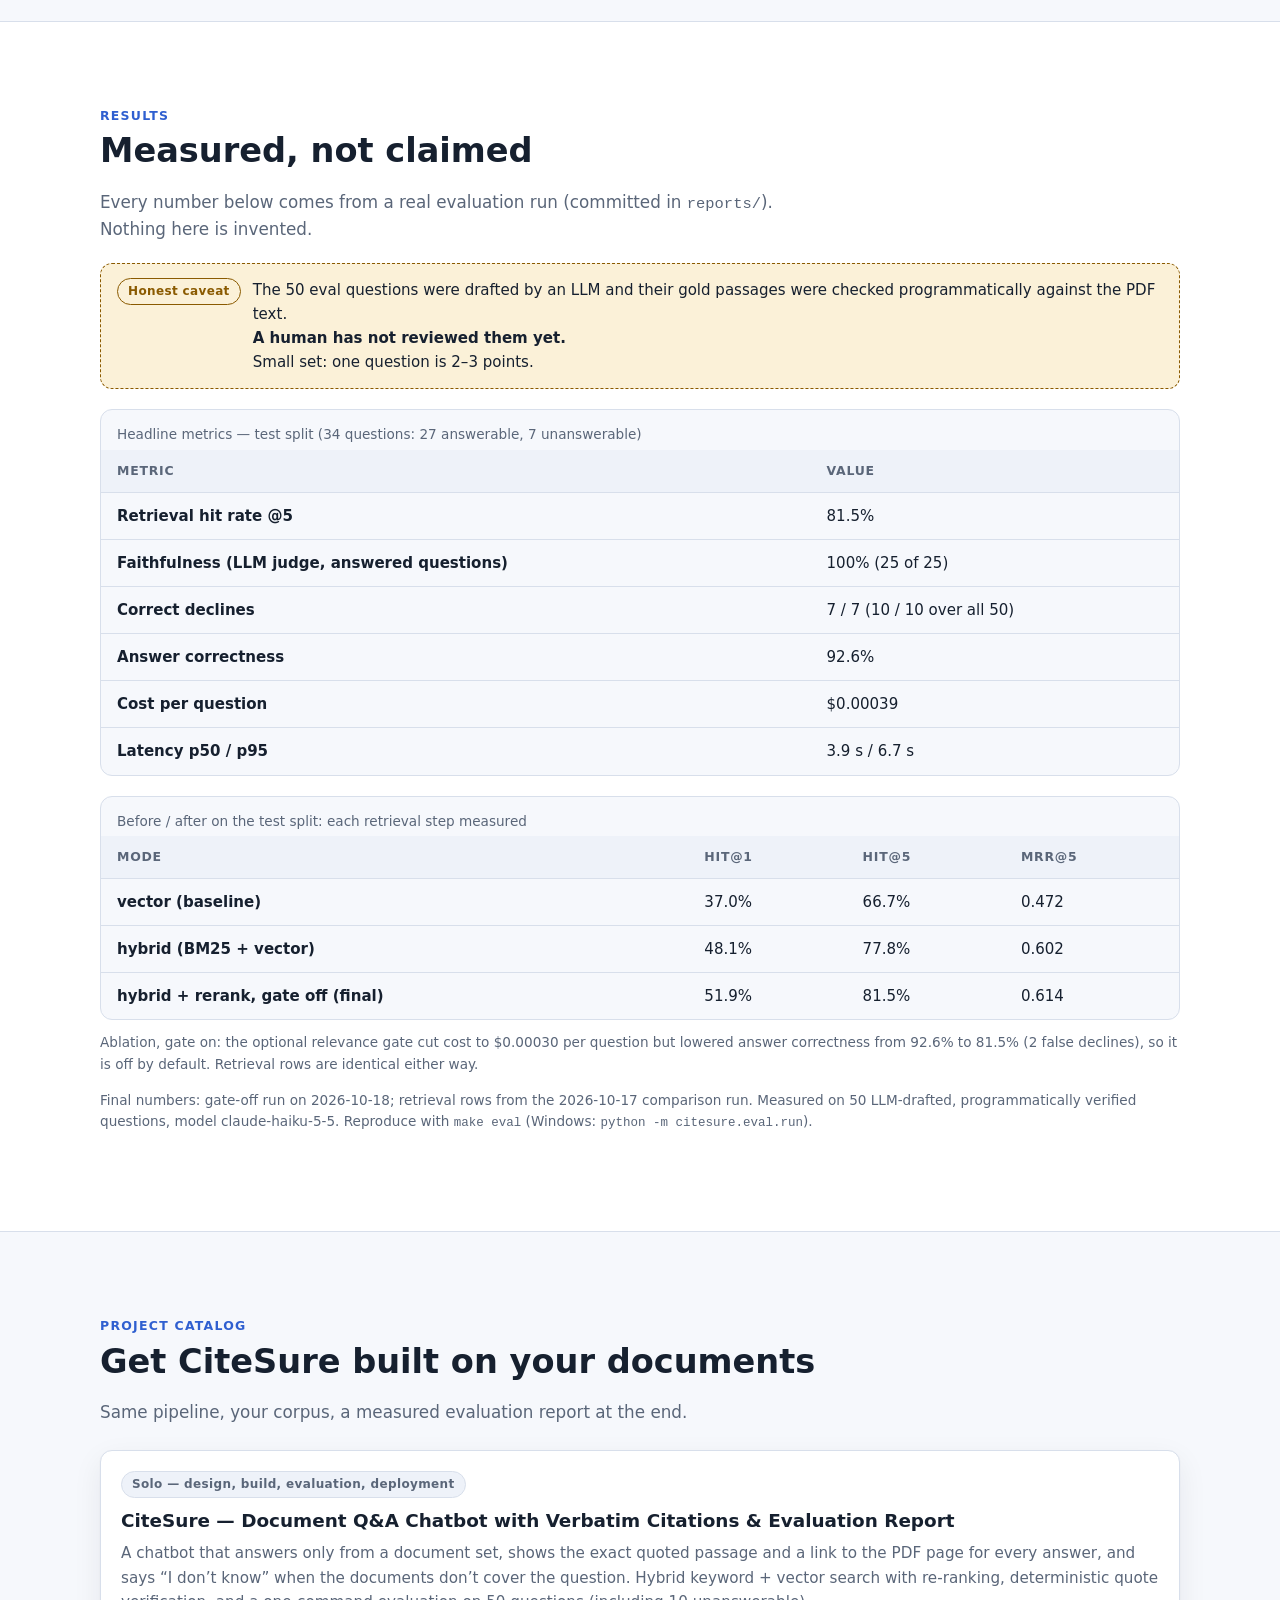
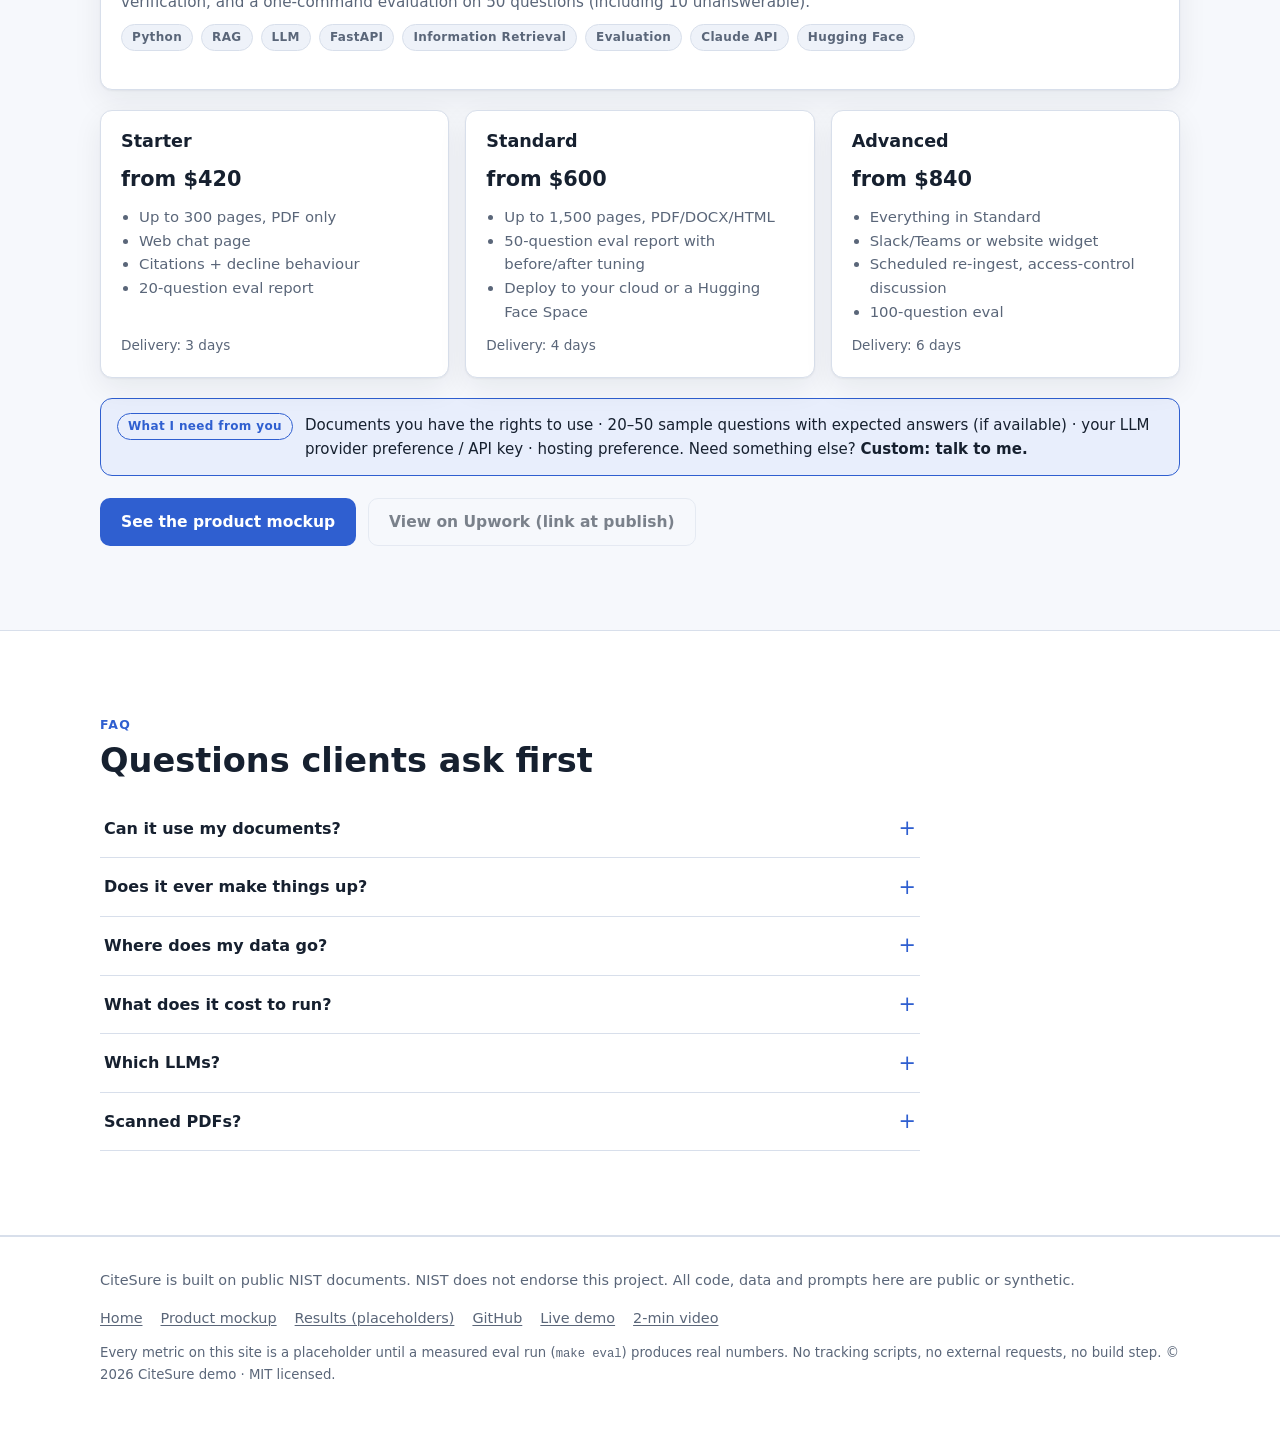
==== commit d205b4bb: "Remove demo-project labels and about-me blurbs Co-Authored-By: Claude Sonnet 5.5 <noreply@anthropic." ====
--- a/site/index.html
+++ b/site/index.html
@@ -6,7 +6,7 @@
   <meta name="color-scheme" content="light dark">
   <meta name="theme-color" content="#f6f8fc" media="(prefers-color-scheme: light)">
   <meta name="theme-color" content="#0e131c" media="(prefers-color-scheme: dark)">
-  <meta name="description" content="CiteSure — document Q&amp;A that answers only from your documents, quotes the exact passage, links the page, and says 'I don't know' when it should. A demo project on public NIST documents.">
+  <meta name="description" content="CiteSure — document Q&amp;A that answers only from your documents, quotes the exact passage, links the page, and says 'I don't know' when it should. Built on public NIST documents.">
   <title>CiteSure — Answers from your documents, with proof on every line (demo)</title>
   <link rel="icon" href="data:image/svg+xml,%3Csvg xmlns='http://www.w3.org/2000/svg' viewBox='0 0 24 24'%3E%3Crect width='24' height='24' rx='6' fill='%232f5fd0'/%3E%3Cpath d='M6 12.5l4 4 8-9' stroke='%23fff' stroke-width='2.5' fill='none' stroke-linecap='round' stroke-linejoin='round'/%3E%3C/svg%3E">
   <link rel="stylesheet" href="styles.css">
@@ -43,8 +43,7 @@
     <section class="hero">
       <div class="container">
         <div class="badge-row">
-          <span class="chip chip-warn">Demo project on public NIST documents</span>
-          <span class="chip">Not client work</span>
+          <span class="chip">Built on public NIST documents</span>
         </div>
         <h1>Answers from your documents. Proof on every line.</h1>
         <p class="sub">
@@ -359,15 +358,14 @@
     <!-- ================= CATALOG / UPWORK CTA ================= -->
     <section class="section" id="catalog">
       <div class="container">
-        <span class="kicker">Hire me · Project Catalog</span>
+        <span class="kicker">Project Catalog</span>
         <h2>Get CiteSure built on your documents</h2>
         <p class="section-lead">
-          Demo project, real method: same pipeline, your corpus, a measured evaluation report at the end.
+          Same pipeline, your corpus, a measured evaluation report at the end.
         </p>
 
         <div class="card" style="margin-top: 24px;">
           <div class="status-row">
-            <span class="chip chip-warn">Demo project</span>
             <span class="chip">Solo — design, build, evaluation, deployment</span>
           </div>
           <h3 style="font-size: 1.15rem;">CiteSure — Document Q&amp;A Chatbot with Verbatim Citations &amp; Evaluation Report</h3>
@@ -459,10 +457,6 @@
             this site stay placeholders until a measured run produces them.</p>
           </details>
           <details>
-            <summary>Is this client work?</summary>
-            <p>No — it&rsquo;s a demo built on public NIST documents to show the approach.</p>
-          </details>
-          <details>
             <summary>Which LLMs?</summary>
             <p>Claude by default; Gemini supported; others via the provider interface.</p>
           </details>
@@ -478,12 +472,8 @@
 
   <footer class="site-footer">
     <div class="container">
-      <div class="footer-demo">
-        <span class="chip chip-mock">Demo</span>
-        <p><strong>CiteSure is a demo project.</strong> It is built on public NIST documents — not client work, no
-        client data from any engagement. NIST does not endorse this project. All code, data and prompts here are
+      <p class="small muted">CiteSure is built on public NIST documents. NIST does not endorse this project. All code, data and prompts here are
         public or synthetic.</p>
-      </div>
       <div class="footer-links">
         <a href="index.html">Home</a>
         <a href="demo.html">Product mockup</a>
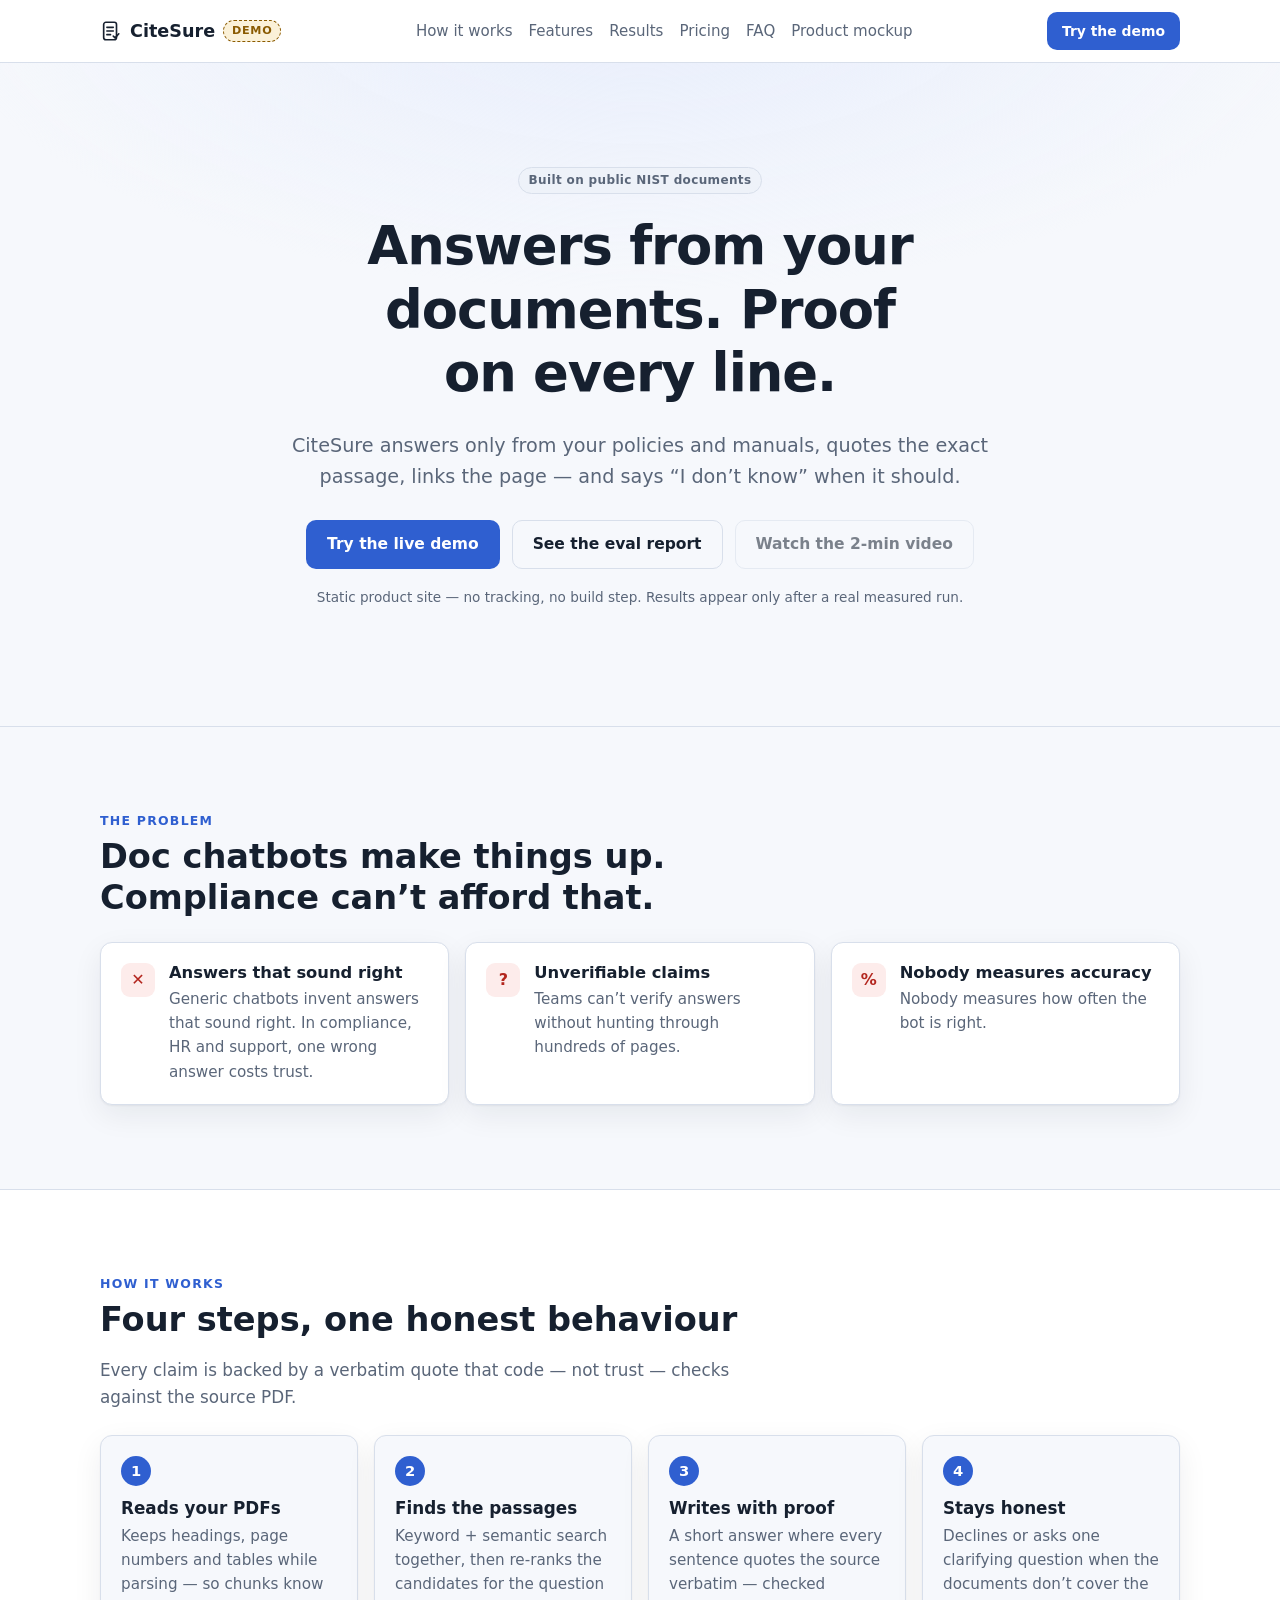
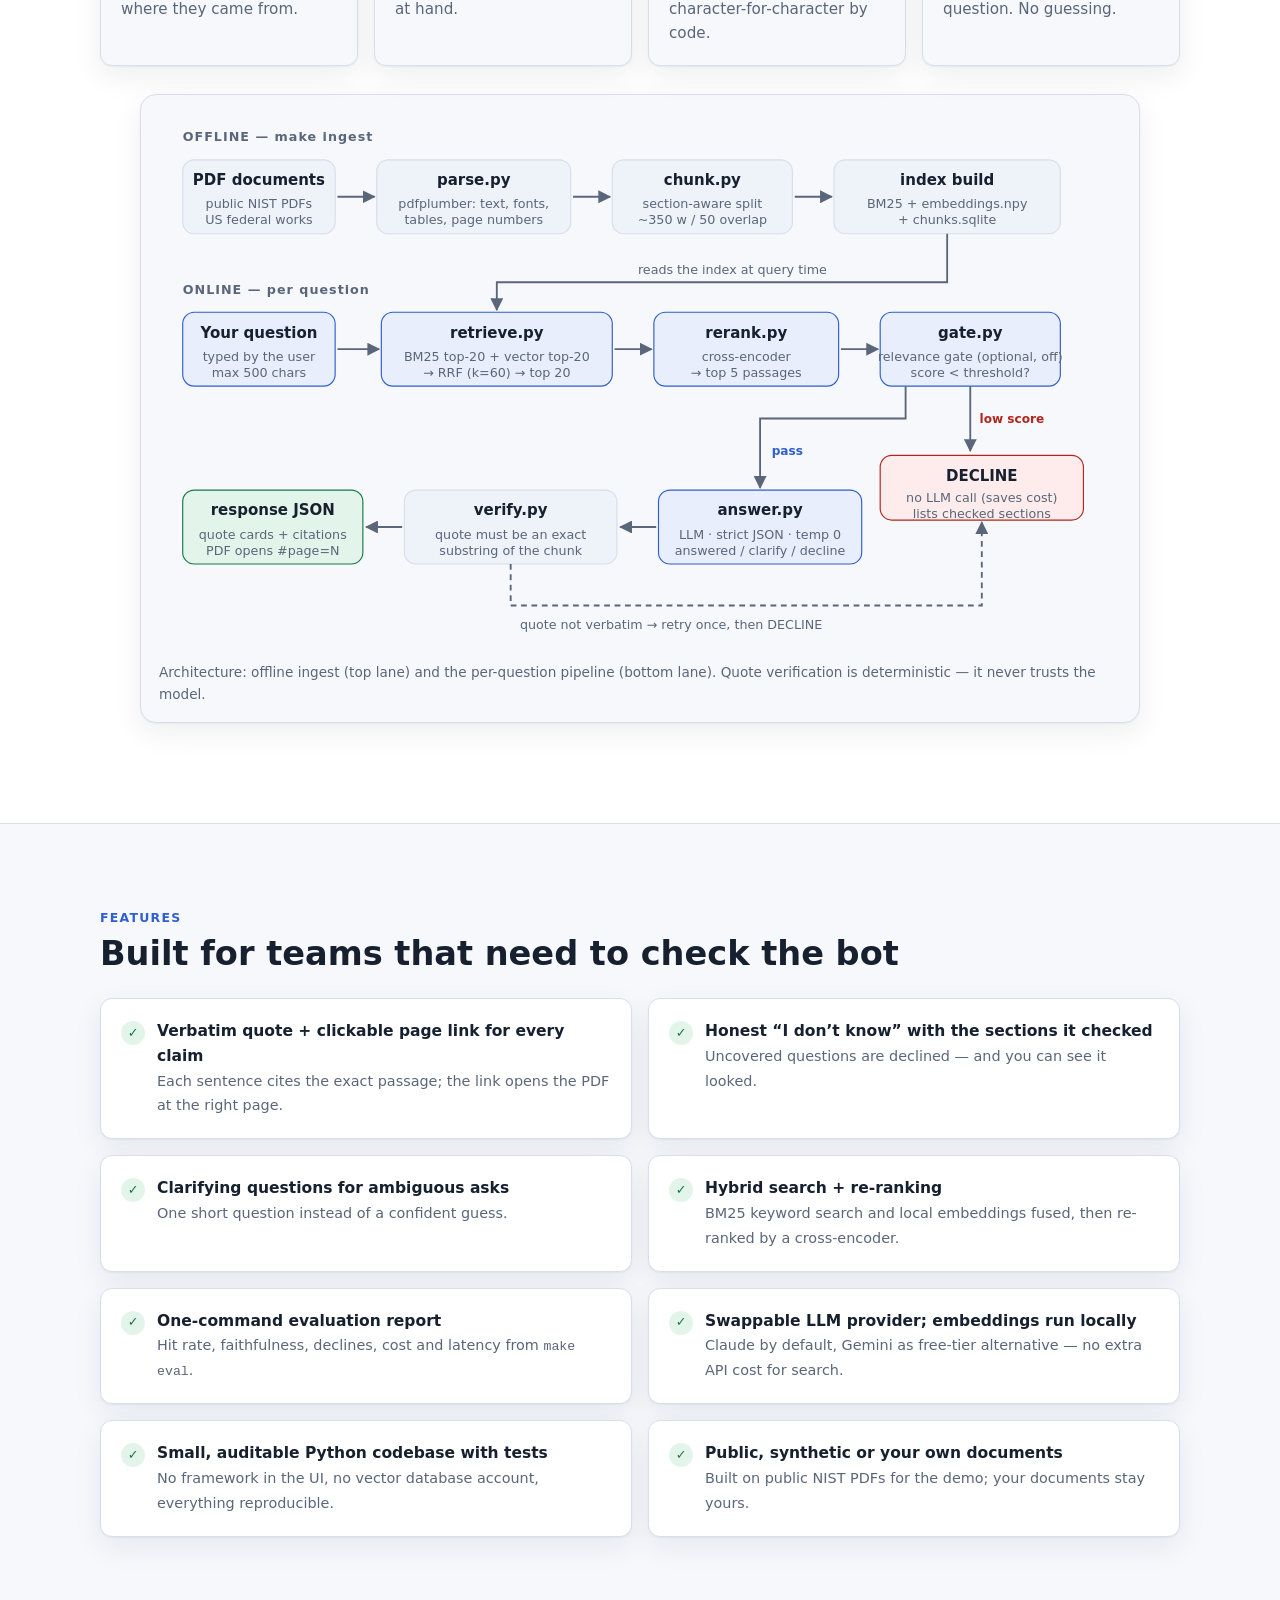
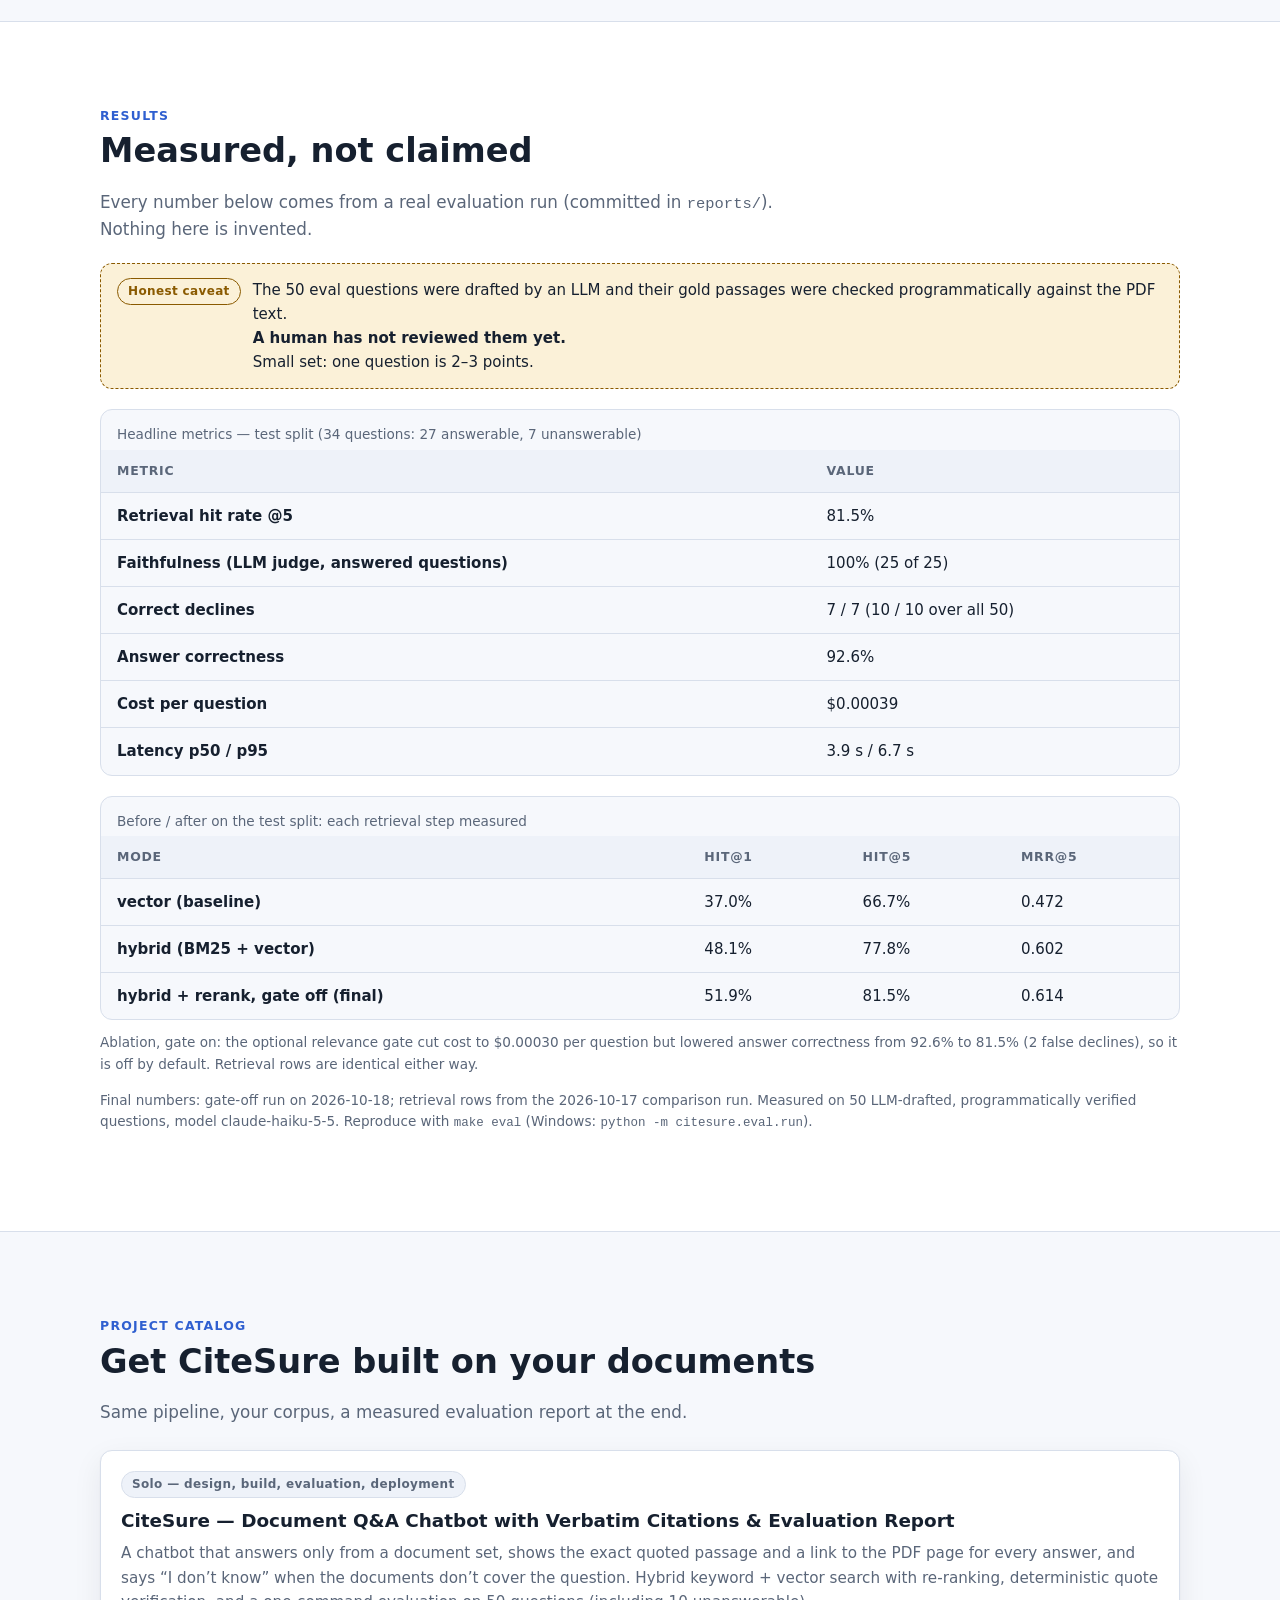
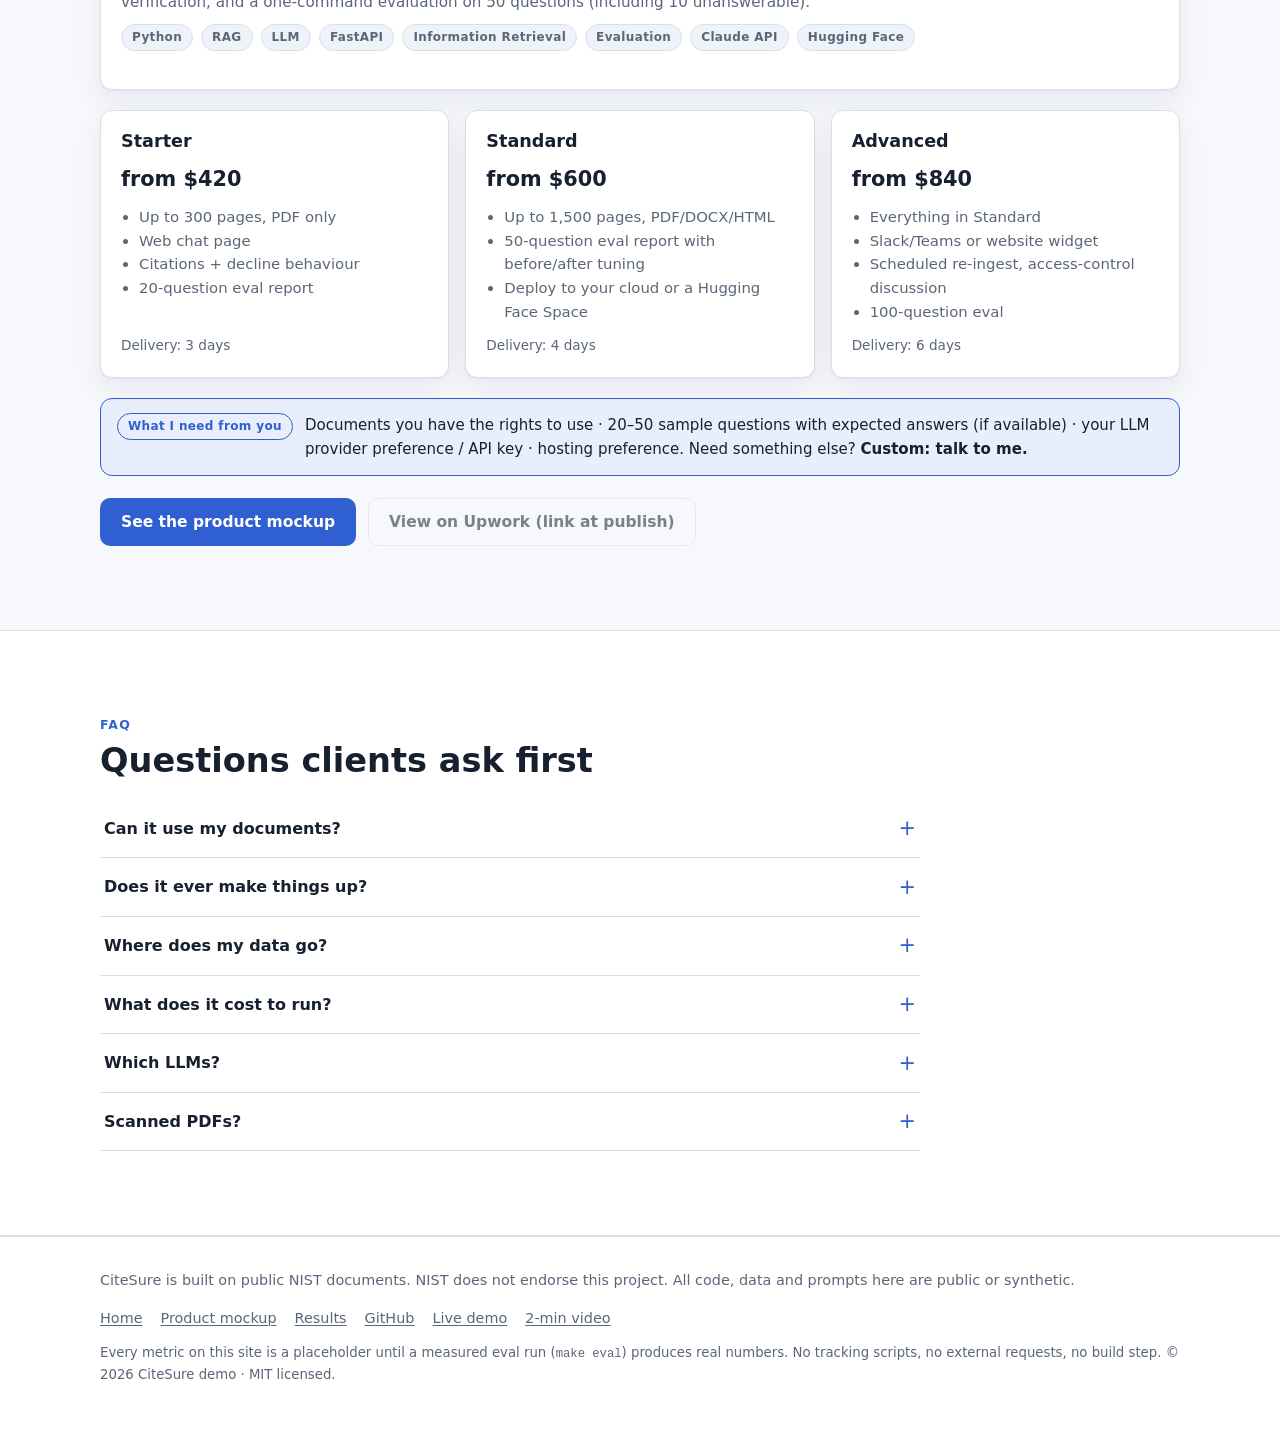
==== commit 9c3dc37c: "Add live demo and GitHub links Co-Authored-By: Claude Opus 5.5 <noreply@anthropic.com>" ====
--- a/site/index.html
+++ b/site/index.html
@@ -51,7 +51,7 @@
           links the page — and says &ldquo;I don&rsquo;t know&rdquo; when it should.
         </p>
         <div class="hero-ctas">
-          <a class="btn btn-primary" href="demo.html">Try the live demo</a>
+          <a class="btn btn-primary" href="https://citesure-h4efwpcu7q-uc.a.run.app">Try the live demo</a>
           <a class="btn btn-ghost" href="#results">See the eval report</a>
           <a class="btn btn-ghost" href="#" aria-disabled="true" title="Added when the 2-minute video is published">Watch the 2-min video</a>
         </div>
@@ -477,9 +477,9 @@
       <div class="footer-links">
         <a href="index.html">Home</a>
         <a href="demo.html">Product mockup</a>
-        <a href="#results">Results (placeholders)</a>
-        <a href="#" title="Repository link added when the public repo is published">GitHub</a>
-        <a href="#" title="Live demo link added at publish">Live demo</a>
+        <a href="#results">Results</a>
+        <a href="https://github.com/FrozenFist27/citesure">GitHub</a>
+        <a href="https://citesure-h4efwpcu7q-uc.a.run.app">Live demo</a>
         <a href="#" title="Video link added when published">2-min video</a>
       </div>
       <p class="footer-meta">
